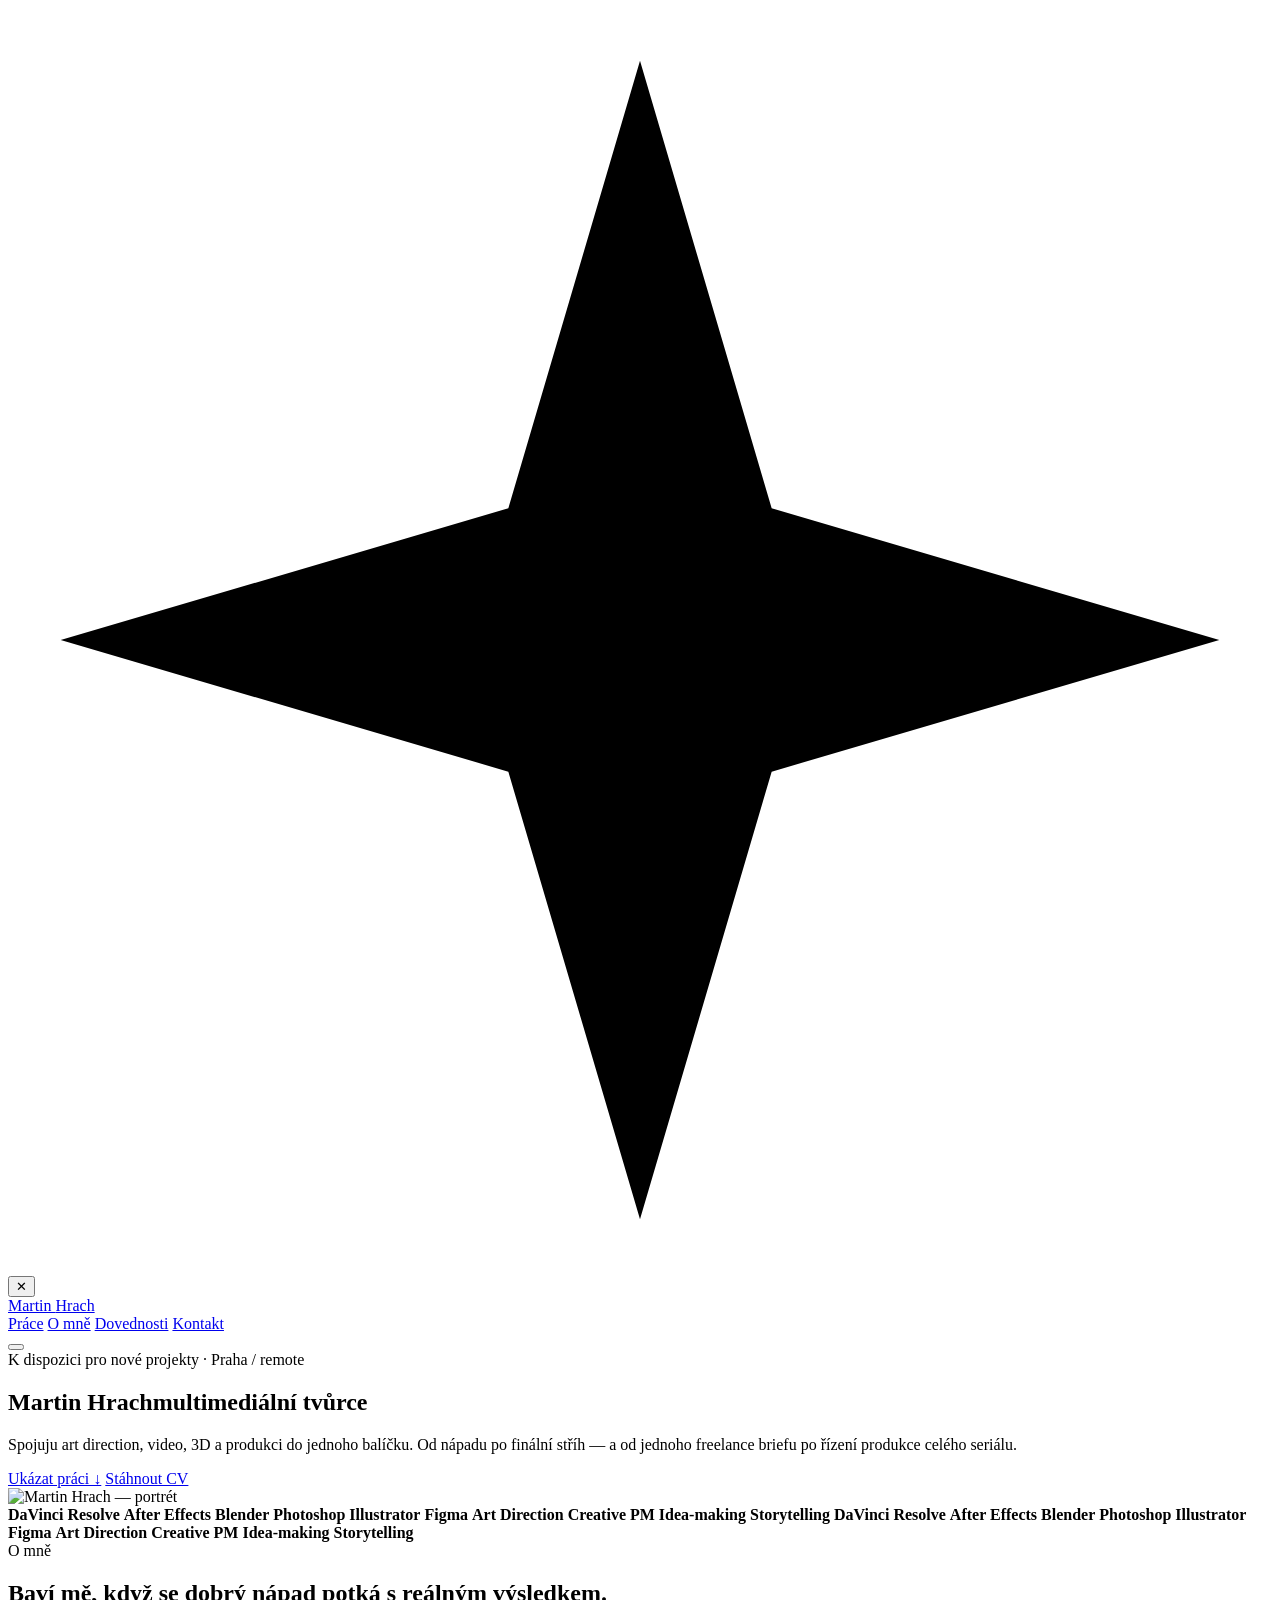
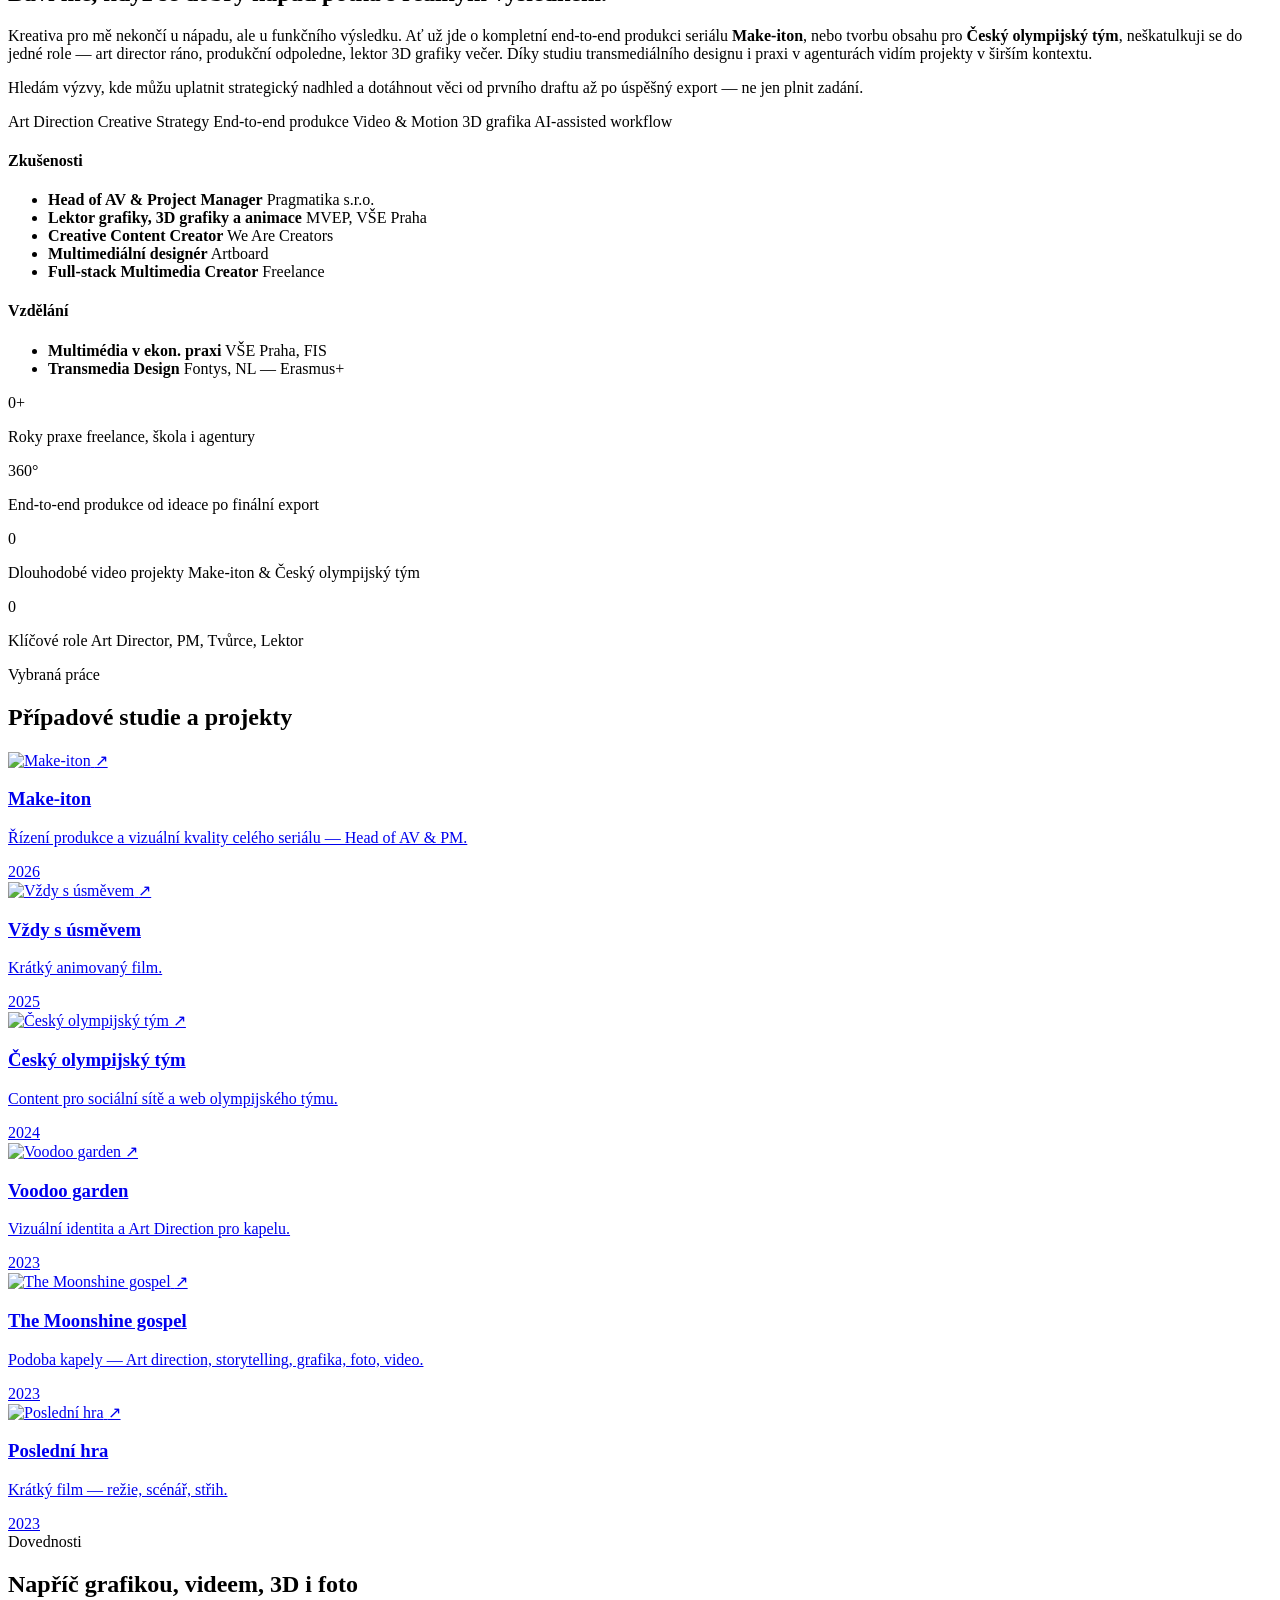
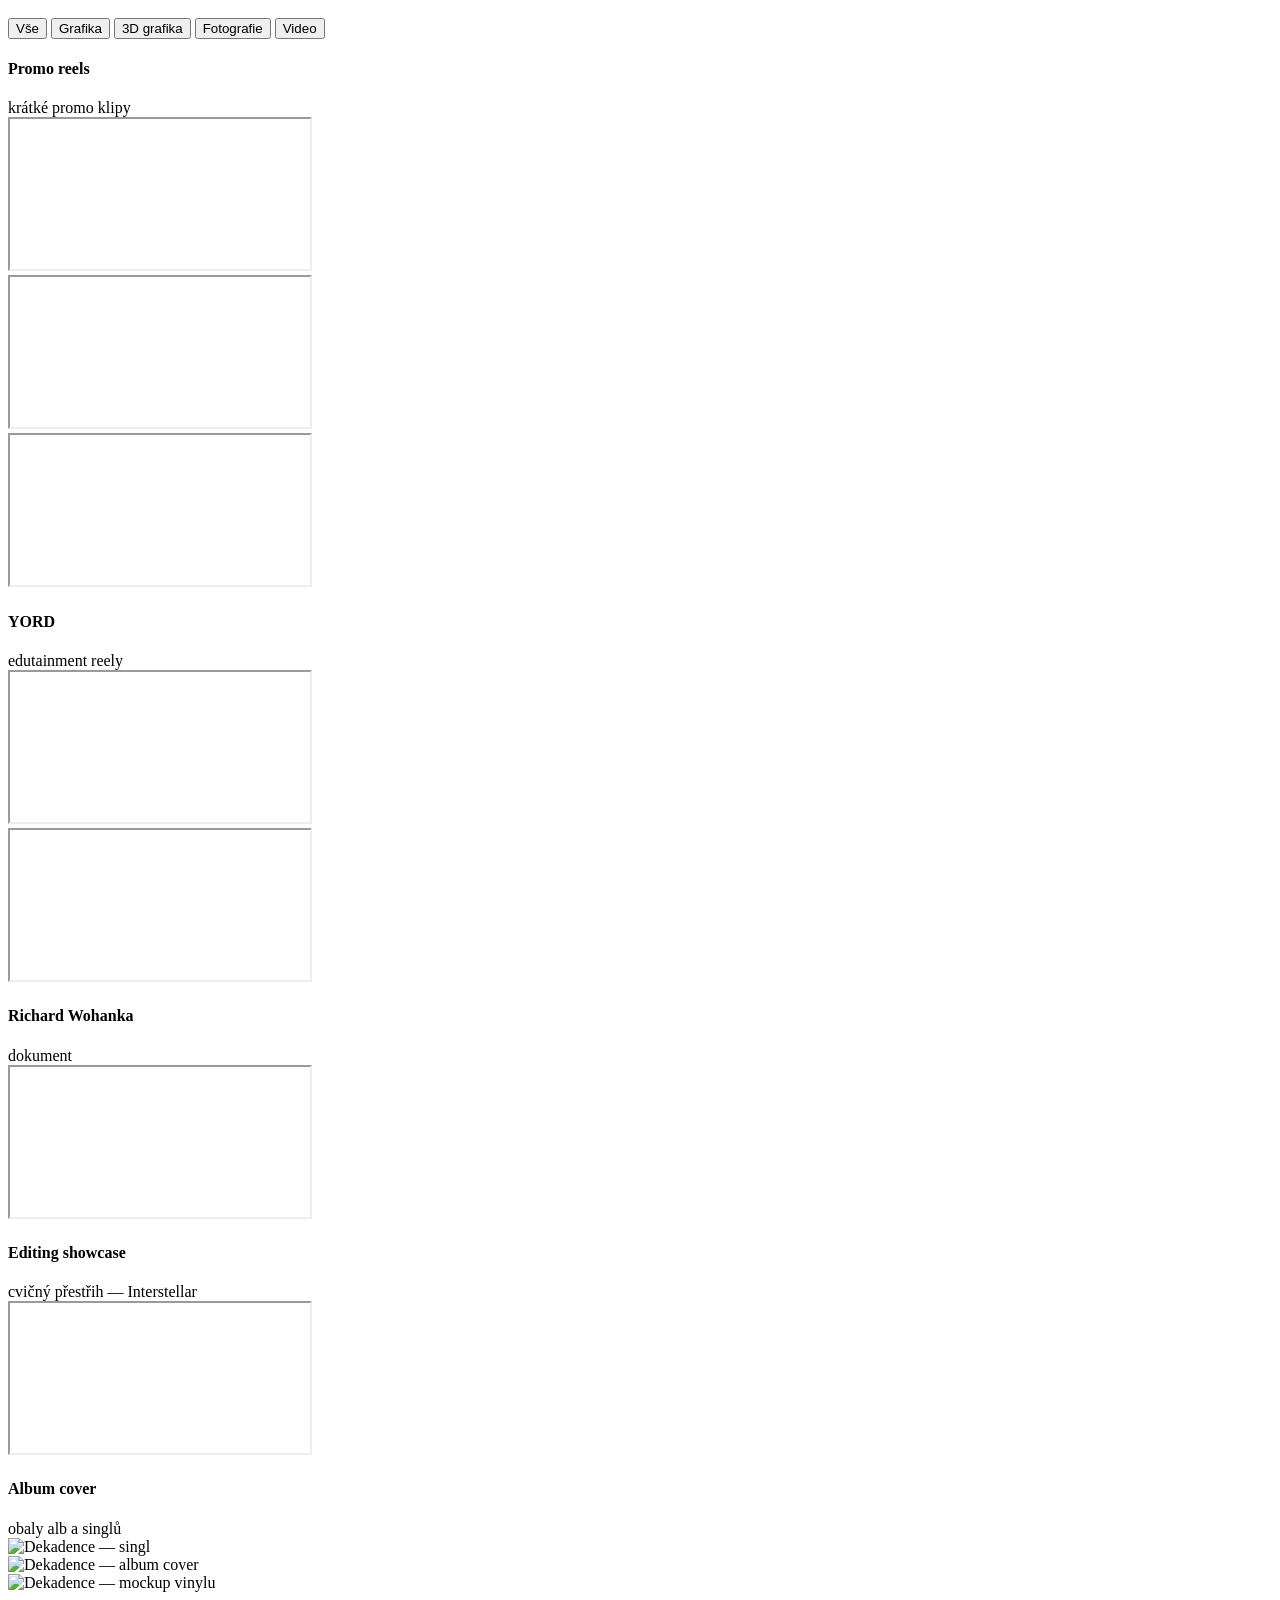
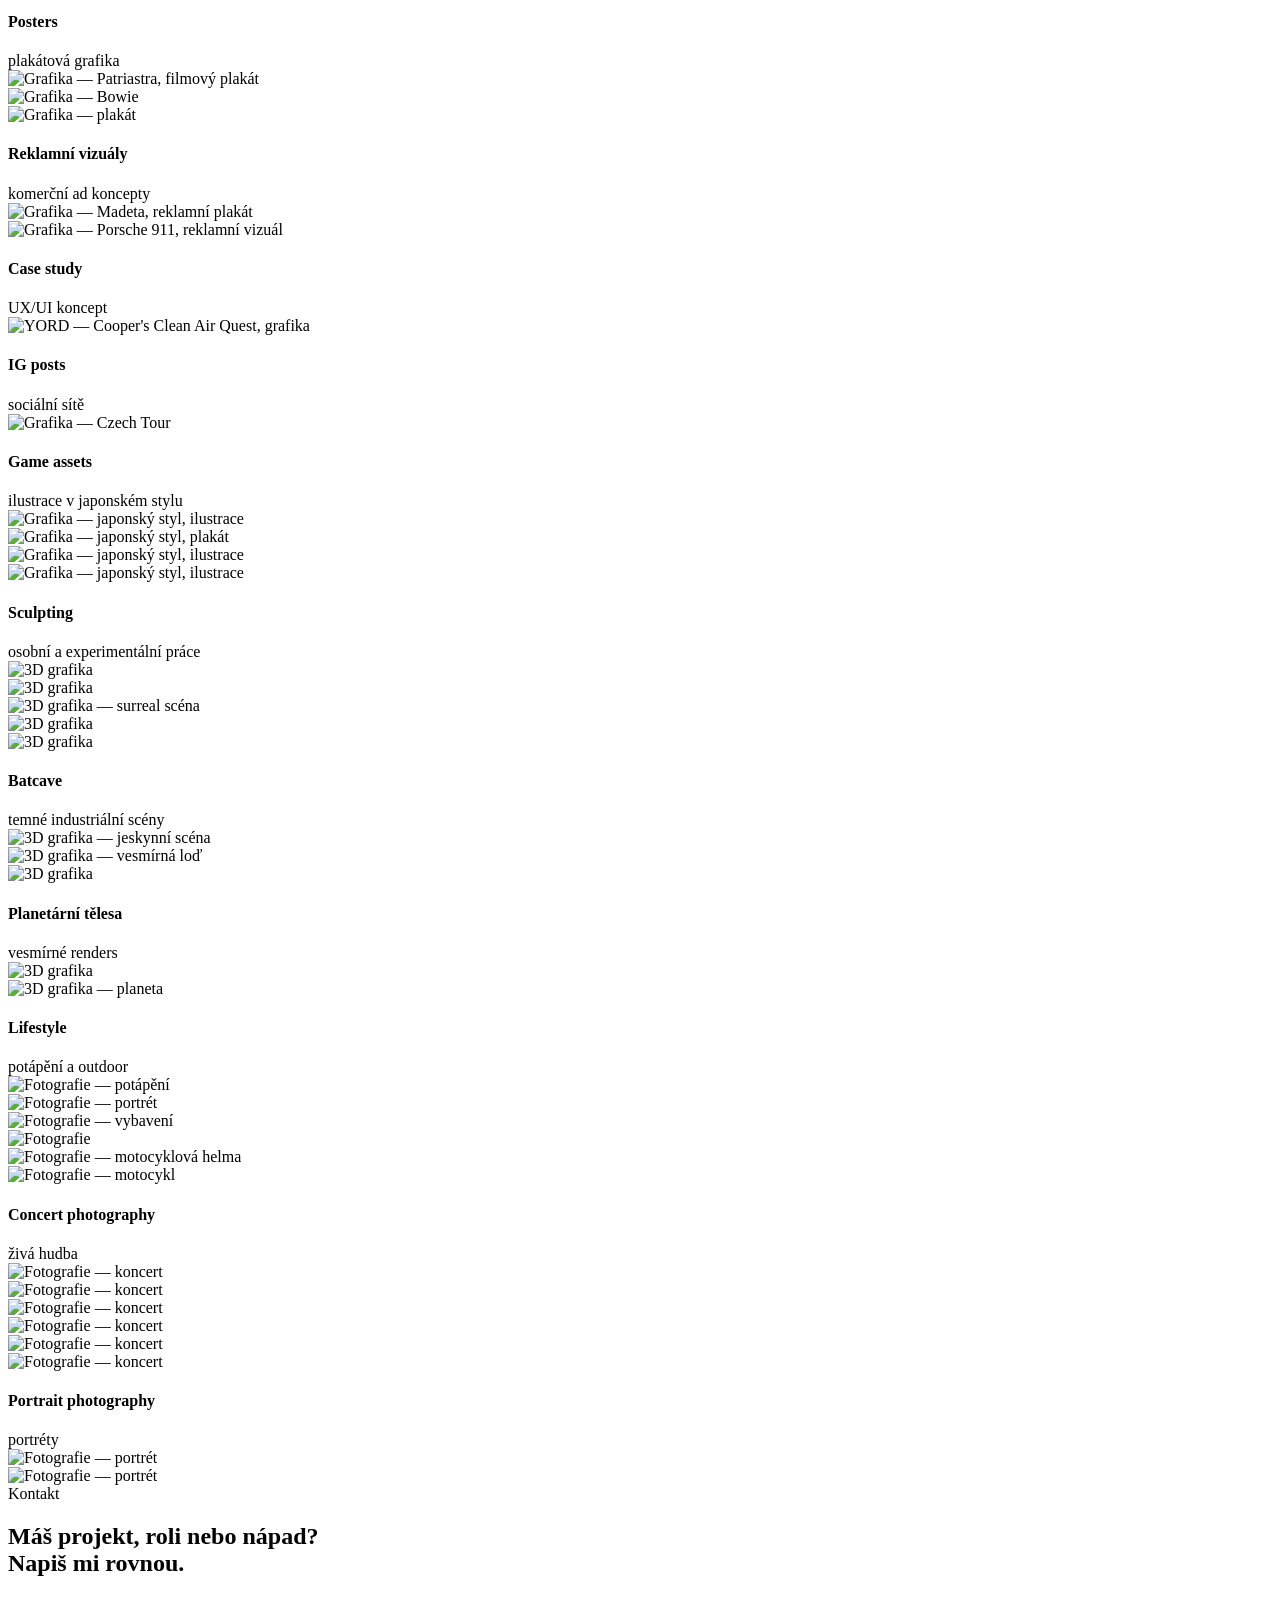
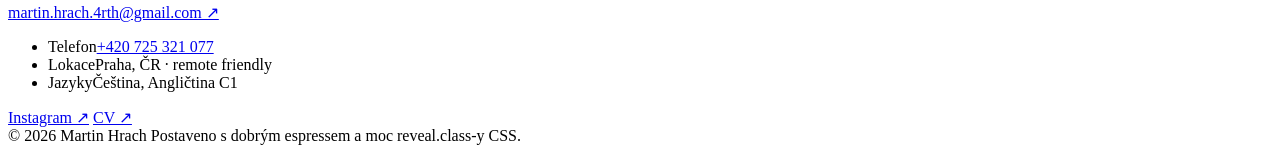
==== index.html @ ccab48bc "Add files via upload" ====
<!DOCTYPE html>
<html lang="cs">
<head>
<meta charset="UTF-8">
<meta name="viewport" content="width=device-width, initial-scale=1.0">
<title>Martin Hrach — Multimediální tvůrce & Creative PM</title>
<meta name="description" content="Portfolio Martina Hracha — art direction, video, 3D grafika a produkce. Od freelance spoluprací po vedení produkce seriálu Make-iton.">
<link rel="stylesheet" href="style.css?v=30">
</head>
<body>

<div class="cursor-dot"><span class="spin-wrap"><svg viewBox="0 0 24 24"><path d="M12 1 L14.5 9.5 L23 12 L14.5 14.5 L12 23 L9.5 14.5 L1 12 L9.5 9.5 Z" fill="currentColor"/></svg></span></div>

<div class="lightbox">
  <button class="lightbox-close">✕</button>
  <img src="" alt="">
</div>

<header class="site-nav">
  <div class="wrap">
    <a href="#top" class="logo">Martin <span>Hrach</span></a>
    <nav class="links">
      <a href="#work">Práce</a>
      <a href="#about">O mně</a>
      <a href="#skills">Dovednosti</a>
      <a href="#contact" class="nav-cta">Kontakt</a>
    </nav>
    <button class="burger" aria-label="Menu"><span></span><span></span><span></span></button>
  </div>
</header>

<main id="top">

  <!-- ================= HERO ================= -->
  <section class="hero wrap">
    <div class="hero-grid">
      <div class="hero-text">
        <div class="eyebrow reveal is-visible"><span class="dot"></span> K dispozici pro nové projekty · Praha / remote</div>
        <h1 class="reveal is-visible"><span class="name-split">Martin Hrach</span><span class="role-line"><span class="dash-mark"></span><span class="roles" data-roles='["multimediální tvůrce","creative PM","3D lektor","storyteller"]'>multimediální tvůrce</span></span></h1>
        <p class="lede reveal is-visible">Spojuju art direction, video, 3D a produkci do jednoho balíčku. Od nápadu po finální stříh — a od jednoho freelance briefu po řízení produkce celého seriálu.</p>
        <div class="hero-actions reveal is-visible">
          <a href="#work" class="btn btn-primary">Ukázat práci ↓</a>
          <a href="media/optimized/CV_Martin_Hrach.pdf" target="_blank" rel="noopener" download class="btn btn-ghost">Stáhnout CV</a>
        </div>
      </div>
      <div class="hero-portrait reveal is-visible">
        <img src="media/optimized/profil.jpg" alt="Martin Hrach — portrét">
      </div>
    </div>
  </section>

  <!-- ================= MARQUEE ================= -->
  <div class="marquee">
    <div class="marquee-track">
      <span class="item"><b>DaVinci Resolve</b></span>
      <span class="item"><b>After Effects</b></span>
      <span class="item"><b>Blender</b></span>
      <span class="item"><b>Photoshop</b></span>
      <span class="item"><b>Illustrator</b></span>
      <span class="item"><b>Figma</b></span>
      <span class="item"><b>Art Direction</b></span>
      <span class="item"><b>Creative PM</b></span>
      <span class="item"><b>Idea-making</b></span>
      <span class="item"><b>Storytelling</b></span>
      <span class="item"><b>DaVinci Resolve</b></span>
      <span class="item"><b>After Effects</b></span>
      <span class="item"><b>Blender</b></span>
      <span class="item"><b>Photoshop</b></span>
      <span class="item"><b>Illustrator</b></span>
      <span class="item"><b>Figma</b></span>
      <span class="item"><b>Art Direction</b></span>
      <span class="item"><b>Creative PM</b></span>
      <span class="item"><b>Idea-making</b></span>
      <span class="item"><b>Storytelling</b></span>
    </div>
  </div>

  <!-- ================= ABOUT ================= -->
  <section id="about">
    <div class="wrap about-grid">
      <div class="about-bio reveal">
        <span class="section-tag">O mně</span>
        <h2>Baví mě, když se dobrý nápad potká s reálným výsledkem.</h2>
        <p>Kreativa pro mě nekončí u nápadu, ale u funkčního výsledku. Ať už jde o kompletní end-to-end produkci seriálu <strong>Make-iton</strong>, nebo tvorbu obsahu pro <strong>Český olympijský tým</strong>, neškatulkuji se do jedné role — art director ráno, produkční odpoledne, lektor 3D grafiky večer. Díky studiu transmediálního designu i praxi v agenturách vidím projekty v širším kontextu.</p>
        <p class="dim">Hledám výzvy, kde můžu uplatnit strategický nadhled a dotáhnout věci od prvního draftu až po úspěšný export — ne jen plnit zadání.</p>
        <div class="tag-row">
          <span class="tag">Art Direction</span>
          <span class="tag">Creative Strategy</span>
          <span class="tag">End-to-end produkce</span>
          <span class="tag">Video & Motion</span>
          <span class="tag">3D grafika</span>
          <span class="tag">AI-assisted workflow</span>
        </div>
      </div>
      <div class="about-facts reveal">
        <div class="fact-card">
          <h4>Zkušenosti</h4>
          <ul>
            <li><b>Head of AV & Project Manager</b> <span>Pragmatika s.r.o.</span></li>
            <li><b>Lektor grafiky, 3D grafiky a animace</b> <span>MVEP, VŠE Praha</span></li>
            <li><b>Creative Content Creator</b> <span>We Are Creators</span></li>
            <li><b>Multimediální designér</b> <span>Artboard</span></li>
            <li><b>Full-stack Multimedia Creator</b> <span>Freelance</span></li>
          </ul>
        </div>
        <div class="fact-card">
          <h4>Vzdělání</h4>
          <ul>
            <li><b>Multimédia v ekon. praxi</b> <span>VŠE Praha, FIS</span></li>
            <li><b>Transmedia Design</b> <span>Fontys, NL — Erasmus+</span></li>
          </ul>
        </div>
      </div>
    </div>
  </section>

  <!-- ================= METRICS ================= -->
  <section id="metrics" class="metrics-section">
    <div class="wrap">
      <div class="metrics-grid reveal">
        <div class="metric-card">
          <div class="metric-number"><span class="metric-count" data-count="4">0</span><span class="metric-plus">+</span></div>
          <p class="metric-label">Roky praxe <span>freelance, škola i agentury</span></p>
        </div>
        <div class="metric-card">
          <div class="metric-number"><span class="metric-static">360</span><span class="metric-plus">°</span></div>
          <p class="metric-label">End-to-end produkce <span>od ideace po finální export</span></p>
        </div>
        <div class="metric-card">
          <div class="metric-number"><span class="metric-count" data-count="2">0</span></div>
          <p class="metric-label">Dlouhodobé video projekty <span>Make-iton & Český olympijský tým</span></p>
        </div>
        <div class="metric-card">
          <div class="metric-number"><span class="metric-count" data-count="4">0</span></div>
          <p class="metric-label">Klíčové role <span>Art Director, PM, Tvůrce, Lektor</span></p>
        </div>
      </div>
    </div>
  </section>

  <!-- ================= WORK ================= -->
  <section id="work">
    <div class="wrap">
      <div class="section-head reveal">
        <div>
          <span class="section-tag">Vybraná práce</span>
          <h2>Případové studie a projekty</h2>
        </div>
      </div>

      <div class="work-grid">
        <a href="case-studies/make-iton.html" class="work-card wide reveal">
          <img src="media/optimized/Make-iton/make_iton_thumbnail.jpg" alt="Make-iton">
          <span class="arrow">↗</span>
          <div class="card-body">
            <div><h3>Make-iton</h3><p>Řízení produkce a vizuální kvality celého seriálu — Head of AV & PM.</p></div>
            <span class="card-year">2026</span>
          </div>
        </a>

        <a href="case-studies/vzdy-s-usmevem.html" class="work-card reveal">
          <img src="media/optimized/vždy s usmevem/poster.jpg" alt="Vždy s úsměvem">
          <span class="arrow">↗</span>
          <div class="card-body">
            <div><h3>Vždy s úsměvem</h3><p>Krátký animovaný film.</p></div>
            <span class="card-year">2025</span>
          </div>
        </a>

        <a href="case-studies/olympijsky-tym.html" class="work-card reveal">
          <img src="media/optimized/olympijsky tym/IMG_6583.jpg" alt="Český olympijský tým">
          <span class="arrow">↗</span>
          <div class="card-body">
            <div><h3>Český olympijský tým</h3><p>Content pro sociální sítě a web olympijského týmu.</p></div>
            <span class="card-year">2024</span>
          </div>
        </a>

        <a href="case-studies/voodoo-garden.html" class="work-card reveal">
          <img src="media/optimized/voodoo_garden/ondra_edit.jpg" alt="Voodoo garden">
          <span class="arrow">↗</span>
          <div class="card-body">
            <div><h3>Voodoo garden</h3><p>Vizuální identita a Art Direction pro kapelu.</p></div>
            <span class="card-year">2023</span>
          </div>
        </a>

        <a href="case-studies/moonshine-gospel.html" class="work-card reveal">
          <img src="media/optimized/the moonshine gospel/IMG_5499.jpg" alt="The Moonshine gospel">
          <span class="arrow">↗</span>
          <div class="card-body">
            <div><h3>The Moonshine gospel</h3><p>Podoba kapely — Art direction, storytelling, grafika, foto, video.</p></div>
            <span class="card-year">2023</span>
          </div>
        </a>

        <a href="case-studies/posledni-hra.html" class="work-card reveal">
          <img src="media/optimized/Poslední hra/plakat.jpg" alt="Poslední hra">
          <span class="arrow">↗</span>
          <div class="card-body">
            <div><h3>Poslední hra</h3><p>Krátký film — režie, scénář, střih.</p></div>
            <span class="card-year">2023</span>
          </div>
        </a>

      </div>
    </div>
  </section>

  <!-- ================= SKILLS / GALLERY ================= -->
  <section id="skills">
    <div class="wrap">
      <div class="section-head reveal">
        <div class="section-head-wide">
          <span class="section-tag">Dovednosti</span>
          <h2>Napříč grafikou, videem, 3D i foto</h2>
        </div>
      </div>

      <div class="filter-row reveal">
        <button class="filter-btn active" data-filter="all">Vše</button>
        <button class="filter-btn" data-filter="grafika">Grafika</button>
        <button class="filter-btn" data-filter="3d">3D grafika</button>
        <button class="filter-btn" data-filter="foto">Fotografie</button>
        <button class="filter-btn" data-filter="video">Video</button>
      </div>

      <div class="gallery-grid reveal">
        <!-- Video: Promo reels -->
        <div class="gallery-label" data-category="video"><h4>Promo reels</h4><span>krátké promo klipy</span></div>
        <div class="gallery-item video-item vertical" data-category="video">
          <iframe src="https://www.youtube.com/embed/QohKgXutYtY" title="Dekadence" loading="lazy" allow="accelerometer; autoplay; clipboard-write; encrypted-media; gyroscope; picture-in-picture; web-share" allowfullscreen></iframe>
        </div>
        <div class="gallery-item video-item vertical" data-category="video">
          <iframe src="https://www.youtube.com/embed/pswb8L15XOU" title="Somohex — hudební video" loading="lazy" allow="accelerometer; autoplay; clipboard-write; encrypted-media; gyroscope; picture-in-picture; web-share" allowfullscreen></iframe>
        </div>
        <div class="gallery-item video-item video-span2" data-category="video">
          <iframe src="https://www.youtube.com/embed/HksHS-2_NR8" title="Multifest — pozvánky" loading="lazy" allow="accelerometer; autoplay; clipboard-write; encrypted-media; gyroscope; picture-in-picture; web-share" allowfullscreen></iframe>
        </div>

        <!-- Video: YORD - edutainment reels -->
        <div class="gallery-label" data-category="video"><h4>YORD</h4><span>edutainment reely</span></div>
        <div class="gallery-item video-item vertical" data-category="video">
          <iframe src="https://www.youtube.com/embed/2hyioZHmYDU" title="YORD — koncept" loading="lazy" allow="accelerometer; autoplay; clipboard-write; encrypted-media; gyroscope; picture-in-picture; web-share" allowfullscreen></iframe>
        </div>
        <div class="gallery-item video-item vertical" data-category="video">
          <iframe src="https://www.youtube.com/embed/E-2ZE-KjQcM" title="YORD — task 2" loading="lazy" allow="accelerometer; autoplay; clipboard-write; encrypted-media; gyroscope; picture-in-picture; web-share" allowfullscreen></iframe>
        </div>

        <!-- Video: Richard Wohanka - dokument -->
        <div class="gallery-label" data-category="video"><h4>Richard Wohanka</h4><span>dokument</span></div>
        <div class="gallery-item video-item video-wide" data-category="video">
          <iframe src="https://www.youtube.com/embed/D5OEC5EID-M" title="Richard Wohanka — dokument" loading="lazy" allow="accelerometer; autoplay; clipboard-write; encrypted-media; gyroscope; picture-in-picture; web-share" allowfullscreen></iframe>
        </div>

        <!-- Video: Editing showcase -->
        <div class="gallery-label" data-category="video"><h4>Editing showcase</h4><span>cvičný přestřih — Interstellar</span></div>
        <div class="gallery-item video-item video-wide" data-category="video">
          <iframe src="https://www.youtube.com/embed/OcqDYqTFt7g" title="Interstellar — přestřih" loading="lazy" allow="accelerometer; autoplay; clipboard-write; encrypted-media; gyroscope; picture-in-picture; web-share" allowfullscreen></iframe>
        </div>

        <!-- Grafika: Album cover -->
        <div class="gallery-label" data-category="grafika"><h4>Album cover</h4><span>obaly alb a singlů</span></div>
        <div class="gallery-item" data-category="grafika" data-lightbox="media/optimized/grafika/Dekadence_album_cover-2.jpg">
          <img src="media/optimized/grafika/Dekadence_album_cover-2.jpg" alt="Dekadence — singl" loading="lazy">
        </div>
        <div class="gallery-item" data-category="grafika" data-lightbox="media/optimized/grafika/Dekadence_album_cover.jpg">
          <img src="media/optimized/grafika/Dekadence_album_cover.jpg" alt="Dekadence — album cover" loading="lazy">
        </div>
        <div class="gallery-item" data-category="grafika" data-lightbox="media/optimized/grafika/album_mockup.jpg">
          <img src="media/optimized/grafika/album_mockup.jpg" alt="Dekadence — mockup vinylu" loading="lazy">
        </div>

        <!-- Grafika: Posters -->
        <div class="gallery-label" data-category="grafika"><h4>Posters</h4><span>plakátová grafika</span></div>
        <div class="gallery-item" data-category="grafika" data-lightbox="media/optimized/grafika/patriastra.jpg">
          <img src="media/optimized/grafika/patriastra.jpg" alt="Grafika — Patriastra, filmový plakát" loading="lazy">
        </div>
        <div class="gallery-item" data-category="grafika" data-lightbox="media/optimized/grafika/bowie.jpg">
          <img src="media/optimized/grafika/bowie.jpg" alt="Grafika — Bowie" loading="lazy">
        </div>
        <div class="gallery-item" data-category="grafika" data-lightbox="media/optimized/grafika/2D81513B-019B-4C19-B1B7-0D37FFF2C579.jpg">
          <img src="media/optimized/grafika/2D81513B-019B-4C19-B1B7-0D37FFF2C579.jpg" alt="Grafika — plakát" loading="lazy">
        </div>

        <!-- Grafika: Reklamní vizuály -->
        <div class="gallery-label" data-category="grafika"><h4>Reklamní vizuály</h4><span>komerční ad koncepty</span></div>
        <div class="gallery-item" data-category="grafika" data-lightbox="media/optimized/grafika/madeta_yogurt.jpg">
          <img src="media/optimized/grafika/madeta_yogurt.jpg" alt="Grafika — Madeta, reklamní plakát" loading="lazy">
        </div>
        <div class="gallery-item" data-category="grafika" data-lightbox="media/optimized/grafika/porsche_911.jpg">
          <img src="media/optimized/grafika/porsche_911.jpg" alt="Grafika — Porsche 911, reklamní vizuál" loading="lazy">
        </div>

        <!-- Grafika: Case study -->
        <div class="gallery-label" data-category="grafika"><h4>Case study</h4><span>UX/UI koncept</span></div>
        <div class="gallery-item" data-category="grafika" data-lightbox="media/optimized/grafika/final.jpg">
          <img src="media/optimized/grafika/final.jpg" alt="YORD — Cooper's Clean Air Quest, grafika" loading="lazy">
        </div>

        <!-- Grafika: IG posts -->
        <div class="gallery-label" data-category="grafika"><h4>IG posts</h4><span>sociální sítě</span></div>
        <div class="gallery-item" data-category="grafika" data-lightbox="media/optimized/olympijsky tym/czechtour.jpg">
          <img src="media/optimized/olympijsky tym/czechtour.jpg" alt="Grafika — Czech Tour" loading="lazy">
        </div>

        <!-- Grafika: Game assets -->
        <div class="gallery-label" data-category="grafika"><h4>Game assets</h4><span>ilustrace v japonském stylu</span></div>
        <div class="gallery-item" data-category="grafika" data-lightbox="media/optimized/grafika/jp_yokai.jpg">
          <img src="media/optimized/grafika/jp_yokai.jpg" alt="Grafika — japonský styl, ilustrace" loading="lazy">
        </div>
        <div class="gallery-item" data-category="grafika" data-lightbox="media/optimized/grafika/jp_havir.jpg">
          <img src="media/optimized/grafika/jp_havir.jpg" alt="Grafika — japonský styl, plakát" loading="lazy">
        </div>
        <div class="gallery-item" data-category="grafika" data-lightbox="media/optimized/grafika/jp_ramen.jpg">
          <img src="media/optimized/grafika/jp_ramen.jpg" alt="Grafika — japonský styl, ilustrace" loading="lazy">
        </div>
        <div class="gallery-item" data-category="grafika" data-lightbox="media/optimized/grafika/jp_kocka.jpg">
          <img src="media/optimized/grafika/jp_kocka.jpg" alt="Grafika — japonský styl, ilustrace" loading="lazy">
        </div>

        <!-- 3D: Volná tvorba -->
        <div class="gallery-label" data-category="3d"><h4>Sculpting</h4><span>osobní a experimentální práce</span></div>
        <div class="gallery-item" data-category="3d" data-lightbox="media/optimized/3D grafika/IMG_3433.jpg">
          <img src="media/optimized/3D grafika/IMG_3433.jpg" alt="3D grafika" loading="lazy">
        </div>
        <div class="gallery-item" data-category="3d" data-lightbox="media/optimized/3D grafika/IMG_3432 2.jpg">
          <img src="media/optimized/3D grafika/IMG_3432 2.jpg" alt="3D grafika" loading="lazy">
        </div>
        <div class="gallery-item" data-category="3d" data-lightbox="media/optimized/3D grafika/Untitled-2 2.jpg">
          <img src="media/optimized/3D grafika/Untitled-2 2.jpg" alt="3D grafika — surreal scéna" loading="lazy">
        </div>
        <div class="gallery-item" data-category="3d" data-lightbox="media/optimized/3D grafika/IMG_3434 (1).jpg">
          <img src="media/optimized/3D grafika/IMG_3434 (1).jpg" alt="3D grafika" loading="lazy">
        </div>
        <div class="gallery-item" data-category="3d" data-lightbox="media/optimized/3D grafika/IMG_3435 2.jpg">
          <img src="media/optimized/3D grafika/IMG_3435 2.jpg" alt="3D grafika" loading="lazy">
        </div>

        <!-- 3D: Batcave -->
        <div class="gallery-label" data-category="3d"><h4>Batcave</h4><span>temné industriální scény</span></div>
        <div class="gallery-item" data-category="3d" data-lightbox="media/optimized/3D grafika/35D3233C-1883-44AA-B3BC-918ECA1DDC98.jpg">
          <img src="media/optimized/3D grafika/35D3233C-1883-44AA-B3BC-918ECA1DDC98.jpg" alt="3D grafika — jeskynní scéna" loading="lazy">
        </div>
        <div class="gallery-item" data-category="3d" data-lightbox="media/optimized/3D grafika/45D88CD7-4090-431D-ABE2-5A2B354E9BBB.jpg">
          <img src="media/optimized/3D grafika/45D88CD7-4090-431D-ABE2-5A2B354E9BBB.jpg" alt="3D grafika — vesmírná loď" loading="lazy">
        </div>
        <div class="gallery-item" data-category="3d" data-lightbox="media/optimized/3D grafika/IMG_3327.jpg">
          <img src="media/optimized/3D grafika/IMG_3327.jpg" alt="3D grafika" loading="lazy">
        </div>

        <!-- 3D: Planetární tělesa -->
        <div class="gallery-label" data-category="3d"><h4>Planetární tělesa</h4><span>vesmírné renders</span></div>
        <div class="gallery-item" data-category="3d" data-lightbox="media/optimized/3D grafika/IMG_5043.jpg">
          <img src="media/optimized/3D grafika/IMG_5043.jpg" alt="3D grafika" loading="lazy">
        </div>
        <div class="gallery-item" data-category="3d" data-lightbox="media/optimized/3D grafika/IMG_5040.jpg">
          <img src="media/optimized/3D grafika/IMG_5040.jpg" alt="3D grafika — planeta" loading="lazy">
        </div>

        <!-- Foto: Lifestyle -->
        <div class="gallery-label" data-category="foto"><h4>Lifestyle</h4><span>potápění a outdoor</span></div>
        <div class="gallery-item" data-category="foto" data-lightbox="media/optimized/fotografie/potapeni_1.jpg">
          <img src="media/optimized/fotografie/potapeni_1.jpg" alt="Fotografie — potápění" loading="lazy">
        </div>
        <div class="gallery-item" data-category="foto" data-lightbox="media/optimized/fotografie/potapeni_2.jpg">
          <img src="media/optimized/fotografie/potapeni_2.jpg" alt="Fotografie — portrét" loading="lazy">
        </div>
        <div class="gallery-item" data-category="foto" data-lightbox="media/optimized/fotografie/potapeni_4.jpg">
          <img src="media/optimized/fotografie/potapeni_4.jpg" alt="Fotografie — vybavení" loading="lazy">
        </div>
        <div class="gallery-item" data-category="foto" data-lightbox="media/optimized/fotografie/potapeni_5.jpg">
          <img src="media/optimized/fotografie/potapeni_5.jpg" alt="Fotografie" loading="lazy">
        </div>
        <div class="gallery-item" data-category="foto" data-lightbox="media/optimized/fotografie/moto_helma2.jpg">
          <img src="media/optimized/fotografie/moto_helma2.jpg" alt="Fotografie — motocyklová helma" loading="lazy">
        </div>
        <div class="gallery-item" data-category="foto" data-lightbox="media/optimized/fotografie/moto_helma.jpg">
          <img src="media/optimized/fotografie/moto_helma.jpg" alt="Fotografie — motocykl" loading="lazy">
        </div>

        <!-- Foto: Concert photography -->
        <div class="gallery-label" data-category="foto"><h4>Concert photography</h4><span>živá hudba</span></div>
        <div class="gallery-item" data-category="foto" data-lightbox="media/optimized/fotografie/DSC06647.jpg">
          <img src="media/optimized/fotografie/DSC06647.jpg" alt="Fotografie — koncert" loading="lazy">
        </div>
        <div class="gallery-item" data-category="foto" data-lightbox="media/optimized/fotografie/DSC06903.jpg">
          <img src="media/optimized/fotografie/DSC06903.jpg" alt="Fotografie — koncert" loading="lazy">
        </div>
        <div class="gallery-item" data-category="foto" data-lightbox="media/optimized/fotografie/DSC06596-2.jpg">
          <img src="media/optimized/fotografie/DSC06596-2.jpg" alt="Fotografie — koncert" loading="lazy">
        </div>
        <div class="gallery-item" data-category="foto" data-lightbox="media/optimized/fotografie/foto-12.jpg" style="grid-column:1;">
          <img src="media/optimized/fotografie/foto-12.jpg" alt="Fotografie — koncert" loading="lazy">
        </div>
        <div class="gallery-item" data-category="foto" data-lightbox="media/optimized/fotografie/foto-20.jpg">
          <img src="media/optimized/fotografie/foto-20.jpg" alt="Fotografie — koncert" loading="lazy">
        </div>
        <div class="gallery-item" data-category="foto" data-lightbox="media/optimized/fotografie/foto-22.jpg">
          <img src="media/optimized/fotografie/foto-22.jpg" alt="Fotografie — koncert" loading="lazy">
        </div>

        <!-- Foto: Portrait photography -->
        <div class="gallery-label" data-category="foto"><h4>Portrait photography</h4><span>portréty</span></div>
        <div class="gallery-item" data-category="foto" data-lightbox="media/optimized/fotografie/vendy.jpg">
          <img src="media/optimized/fotografie/vendy.jpg" alt="Fotografie — portrét" loading="lazy">
        </div>
        <div class="gallery-item" data-category="foto" data-lightbox="media/optimized/fotografie/vendy-5.jpg">
          <img src="media/optimized/fotografie/vendy-5.jpg" alt="Fotografie — portrét" loading="lazy">
        </div>
      </div>
    </div>
  </section>

  <!-- ================= CONTACT ================= -->
  <section id="contact" class="contact-section">
    <div class="wrap contact-grid">
      <div class="reveal">
        <span class="section-tag">Kontakt</span>
        <h2 style="margin-bottom:26px;">Máš projekt, roli nebo nápad?<br>Napiš mi rovnou.</h2>
        <a href="mailto:martin.hrach.4rth@gmail.com" class="big-link">martin.hrach.4rth@gmail.com ↗</a>
      </div>
      <div class="reveal">
        <ul class="contact-list">
          <li><span>Telefon</span><a href="tel:+420725321077">+420 725 321 077</a></li>
          <li><span>Lokace</span><span>Praha, ČR · remote friendly</span></li>
          <li><span>Jazyky</span><span>Čeština, Angličtina C1</span></li>
        </ul>
        <div class="social-row">
          <a href="https://www.instagram.com/hrach.martin/" target="_blank" rel="noopener">Instagram ↗</a>
          <a href="https://cdn.myportfolio.com/c57a5dac-0003-421f-9987-5c75073b381f/0f2914e4-bd34-4e4d-ad55-4f82e587cfb9_rw_1920.jpg" target="_blank" rel="noopener">CV ↗</a>
        </div>
      </div>
    </div>
  </section>

</main>

<footer>
  <div class="wrap">
    <span>© 2026 Martin Hrach</span>
    <span>Postaveno s dobrým espressem a moc reveal.class-y CSS.</span>
  </div>
</footer>

<script src="script.js?v=12"></script>
</body>
</html>
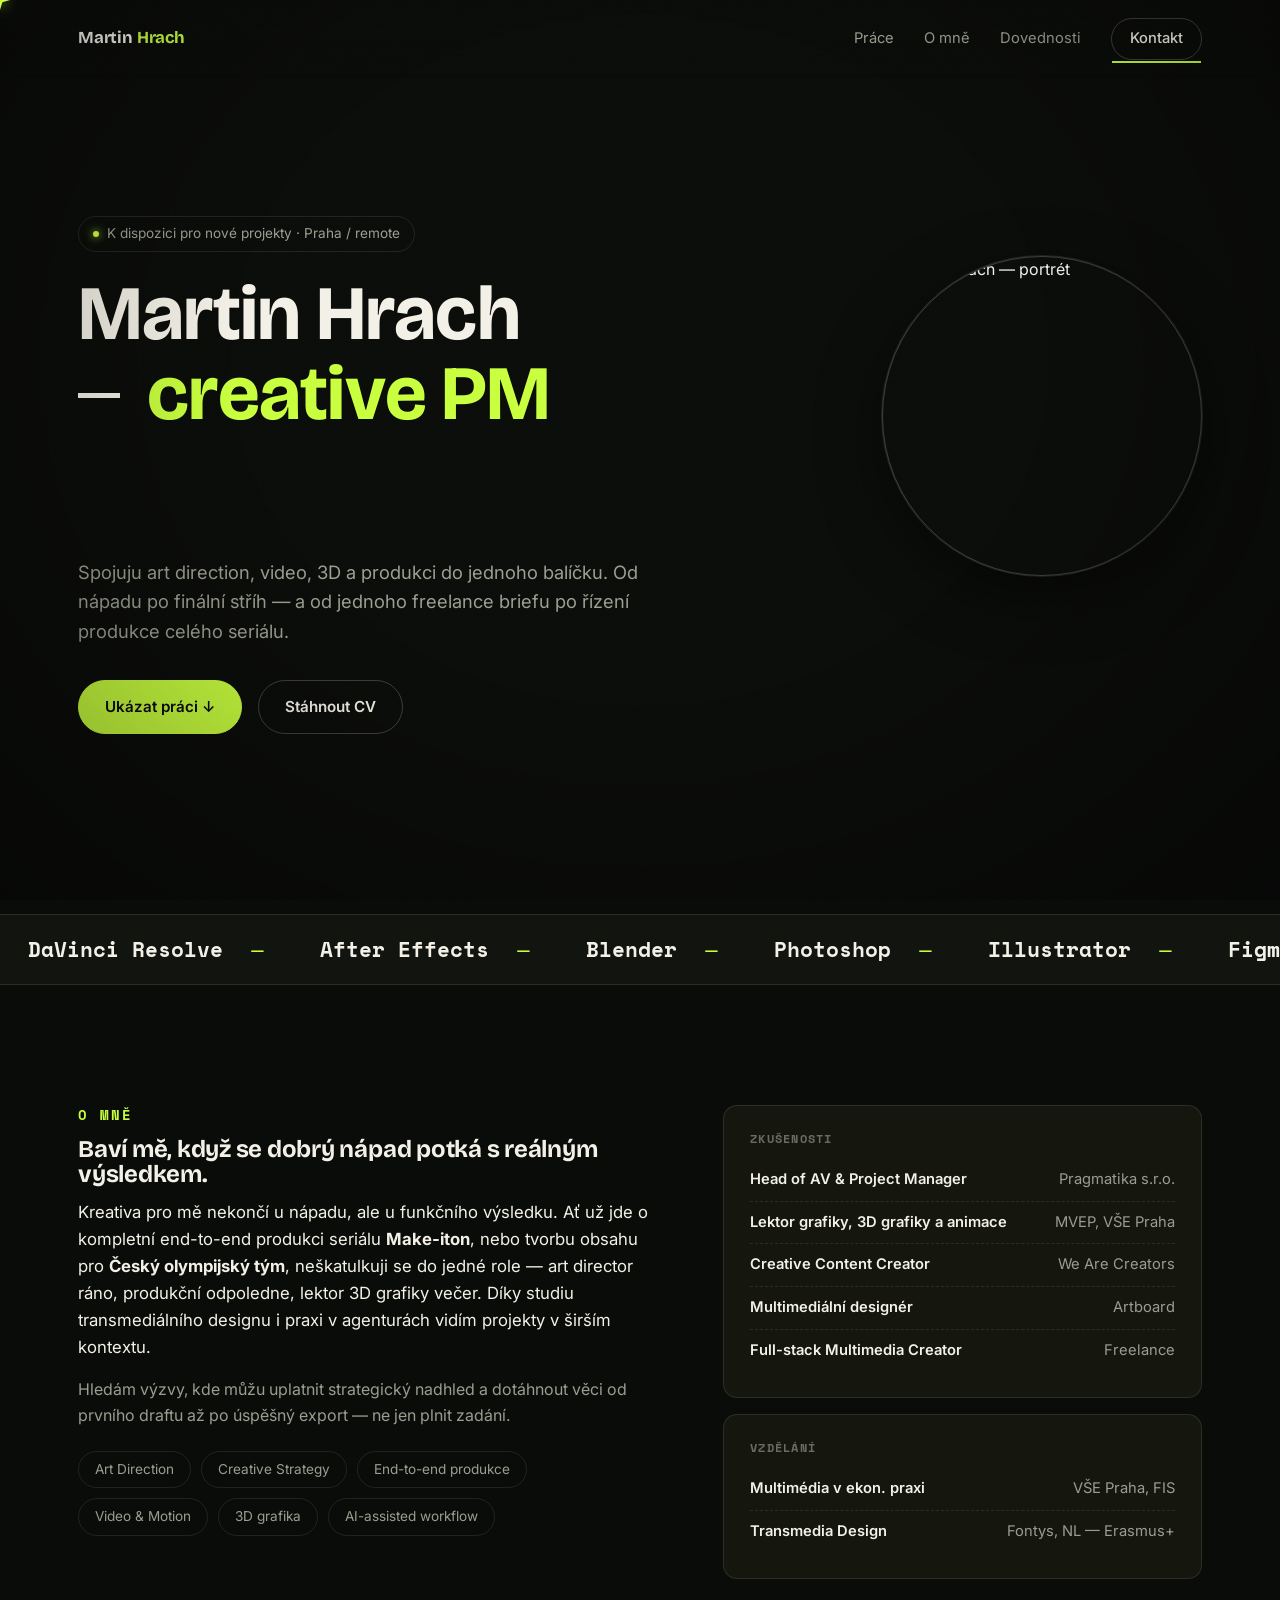
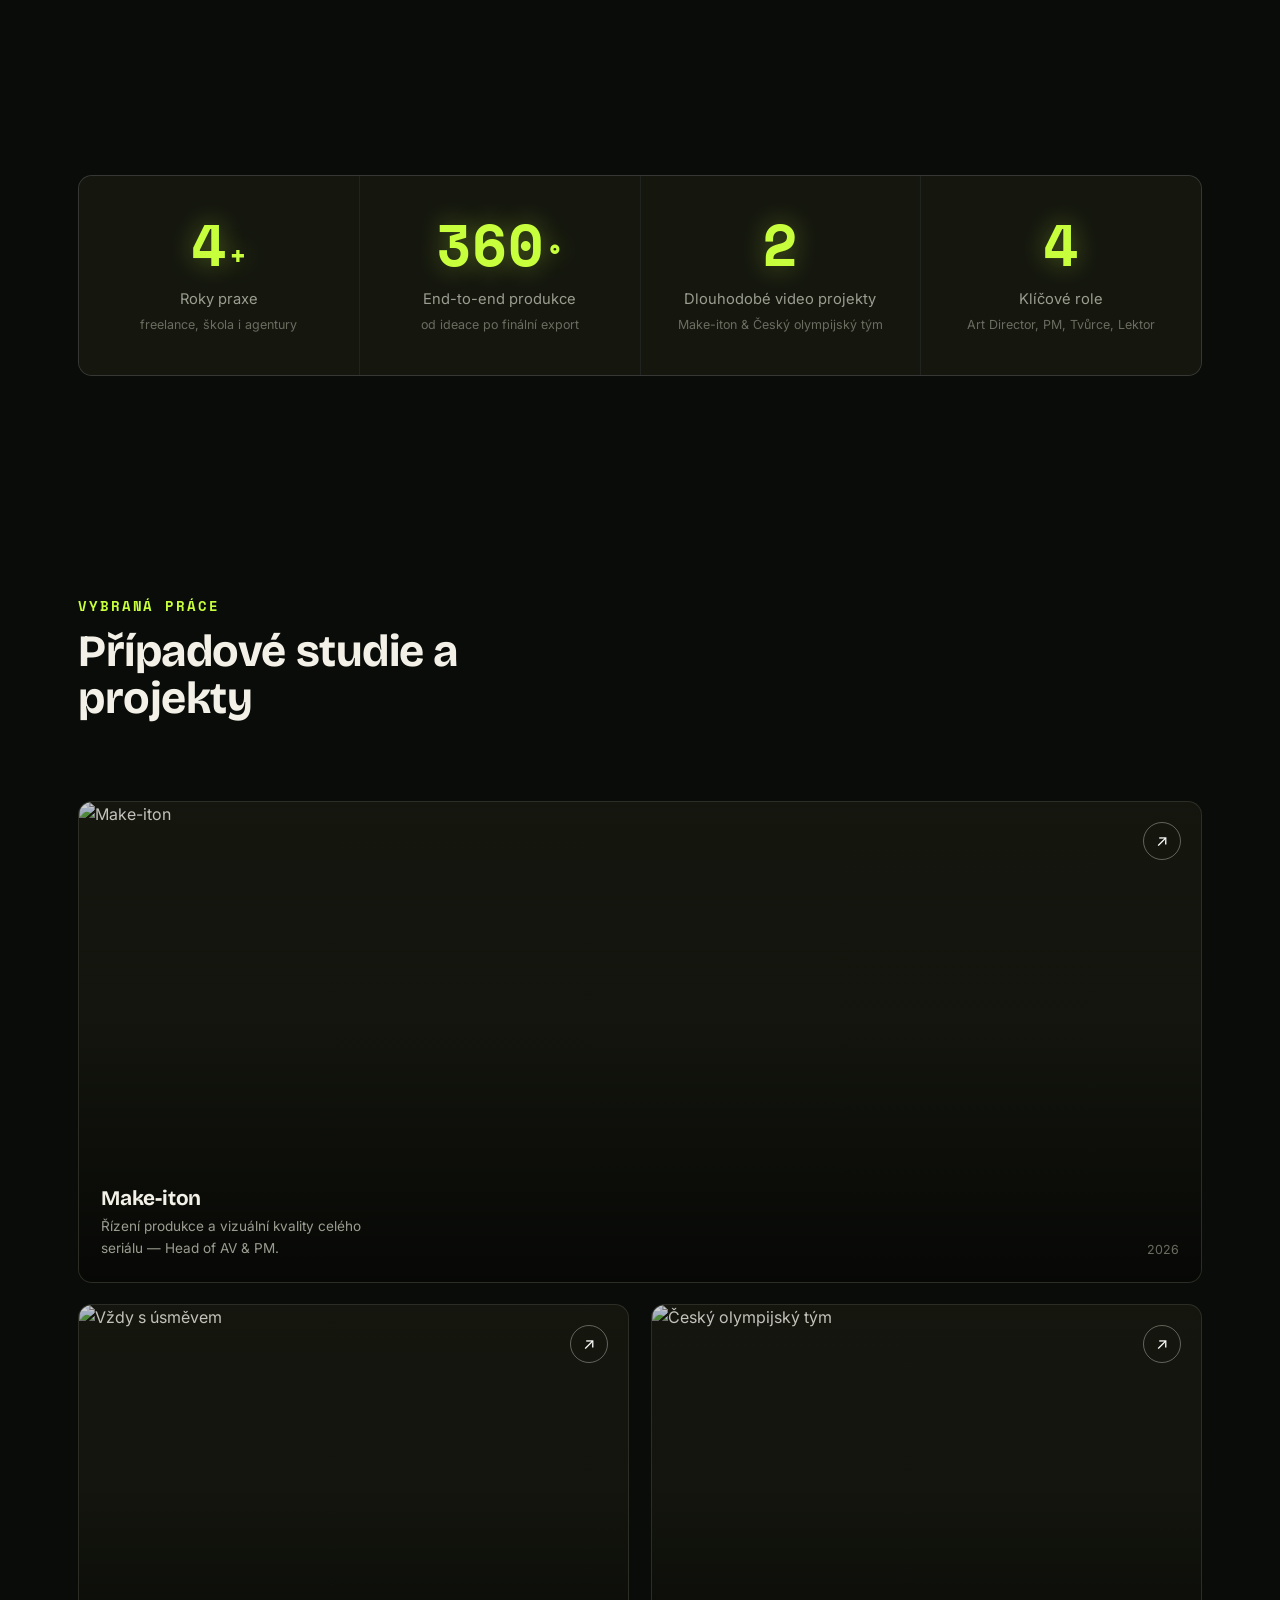
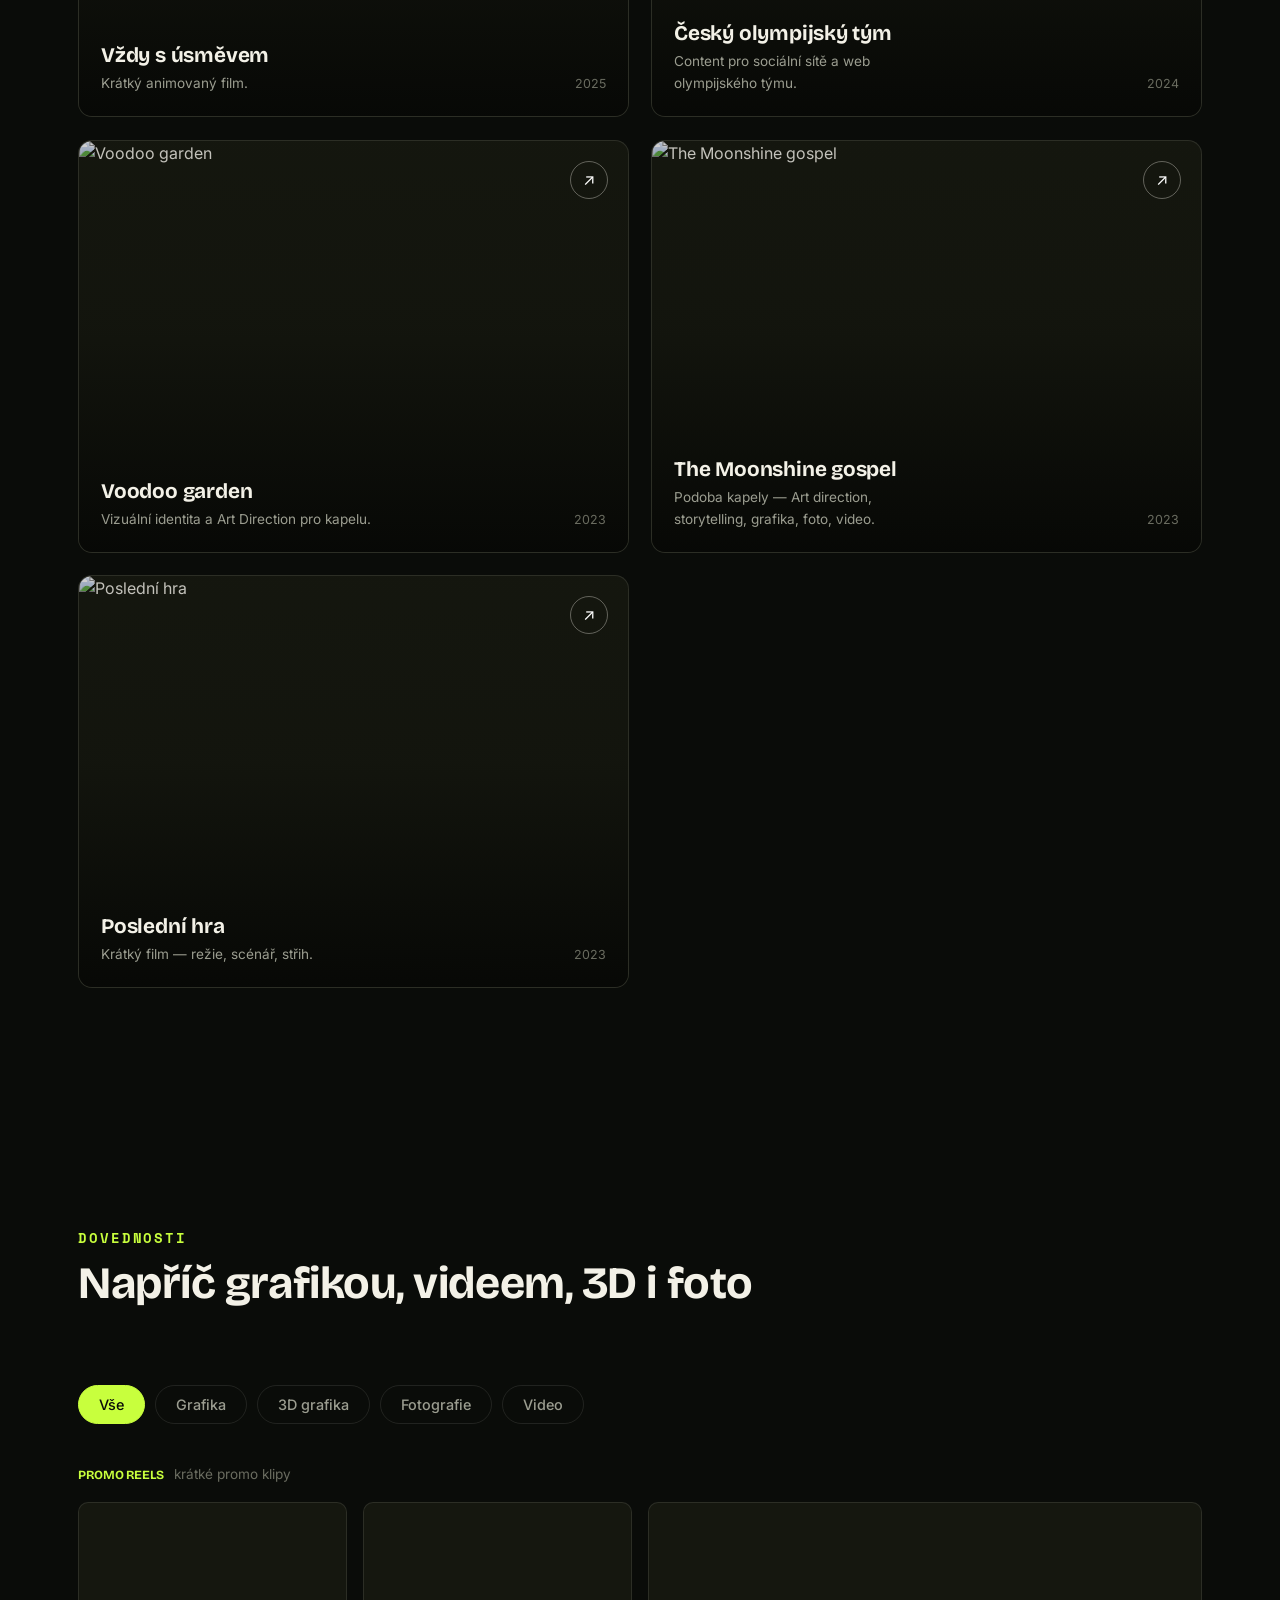
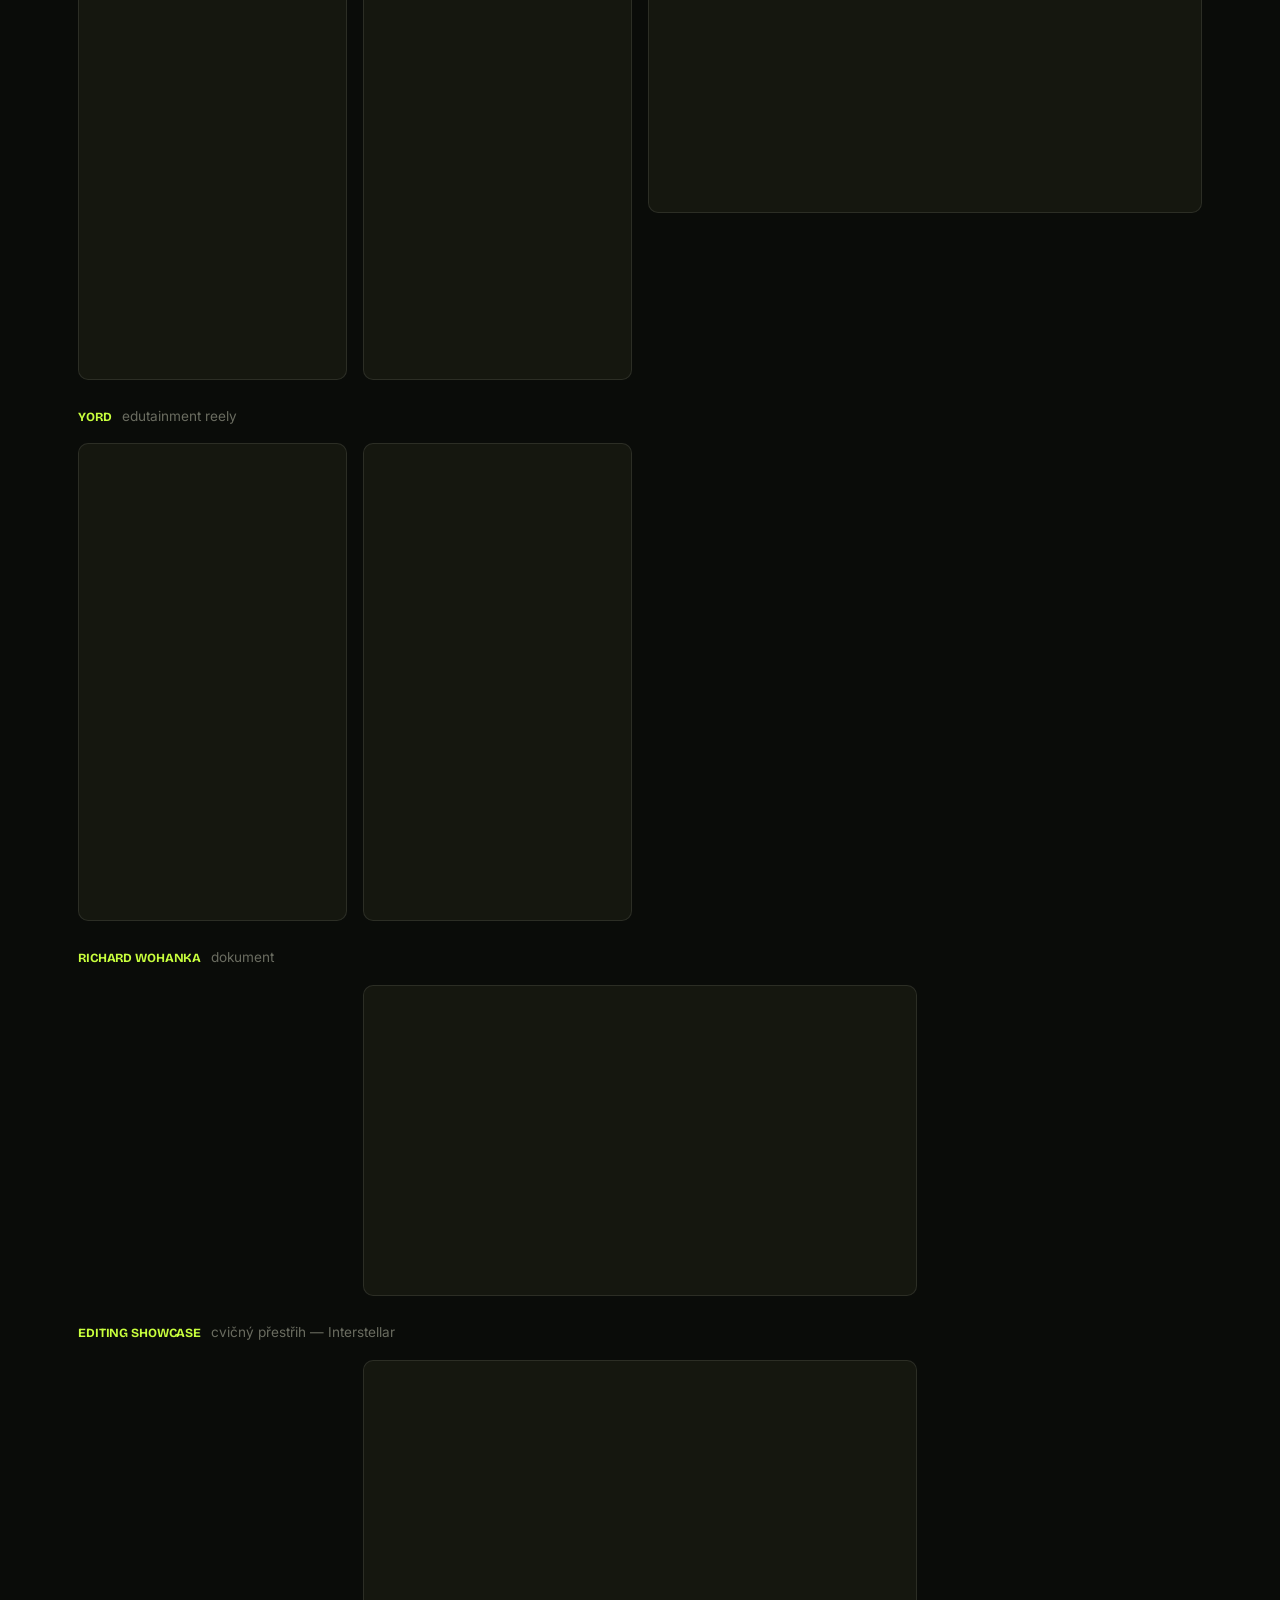
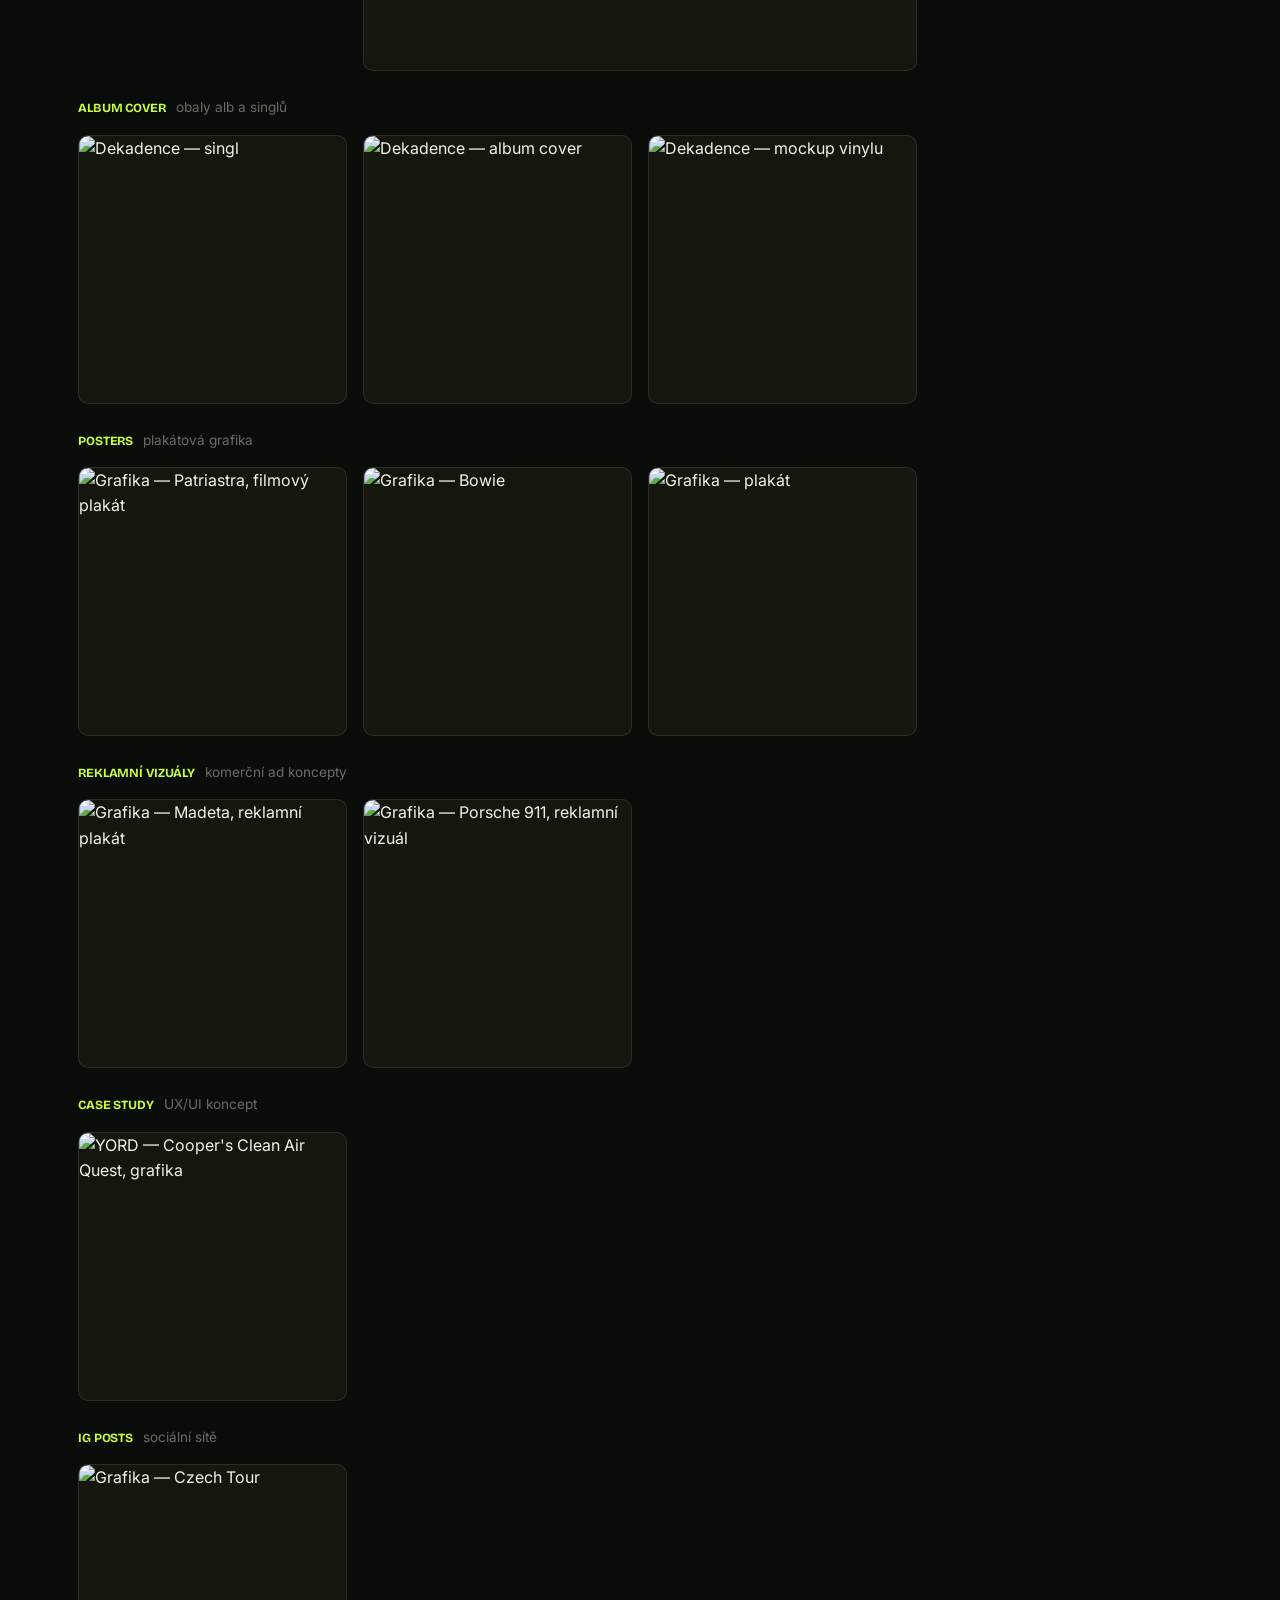
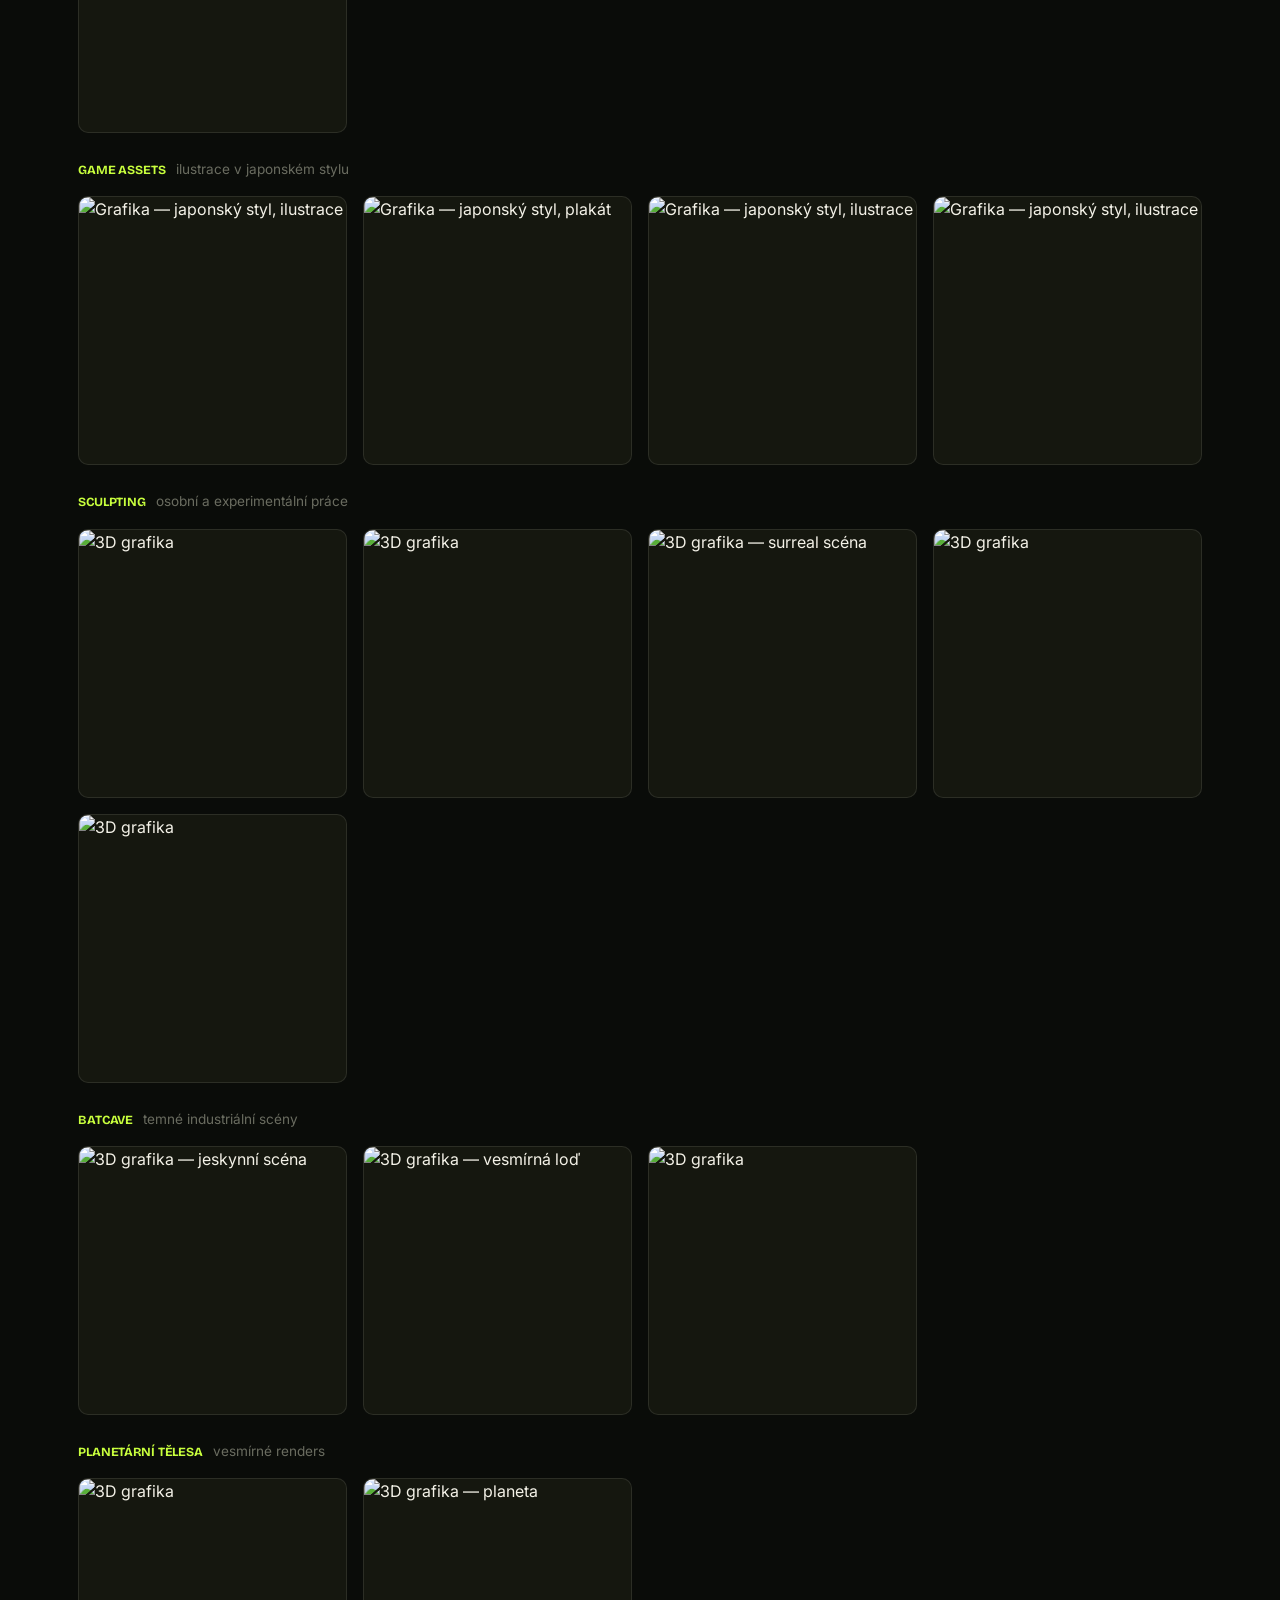
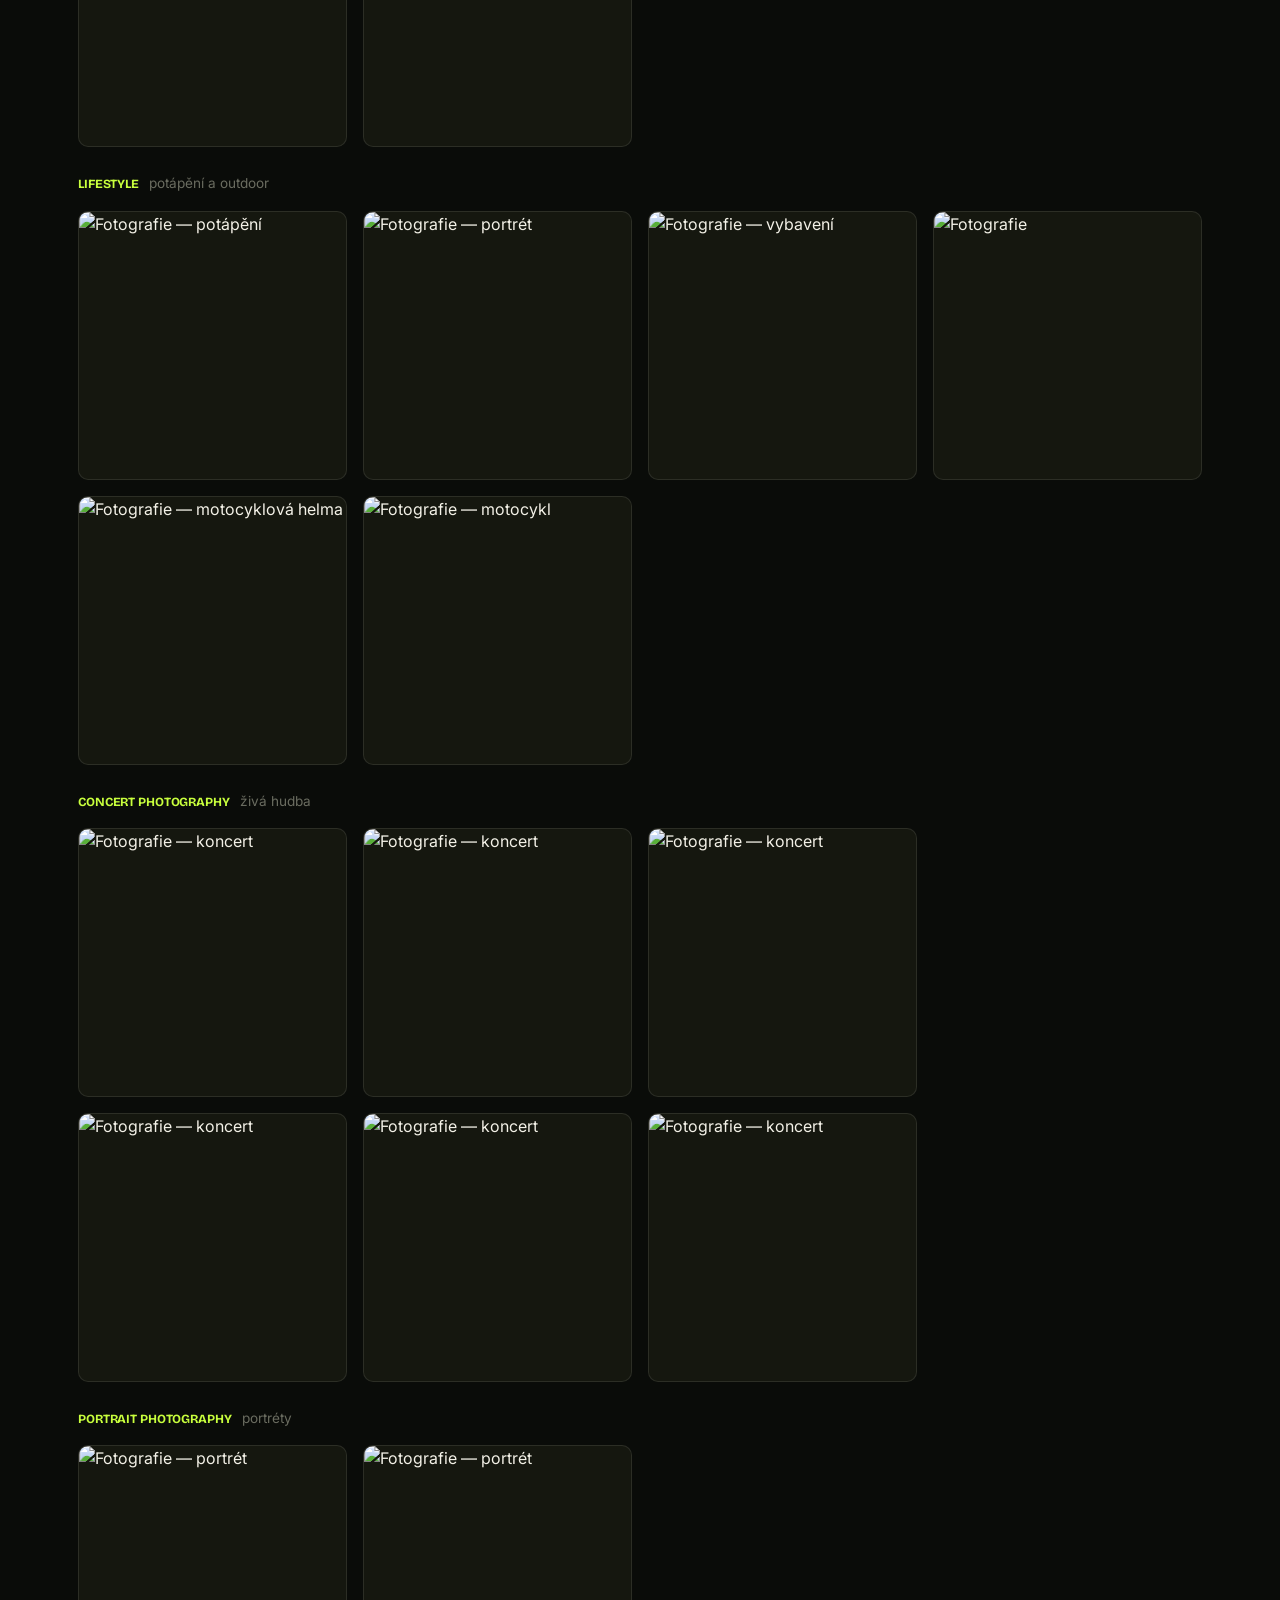
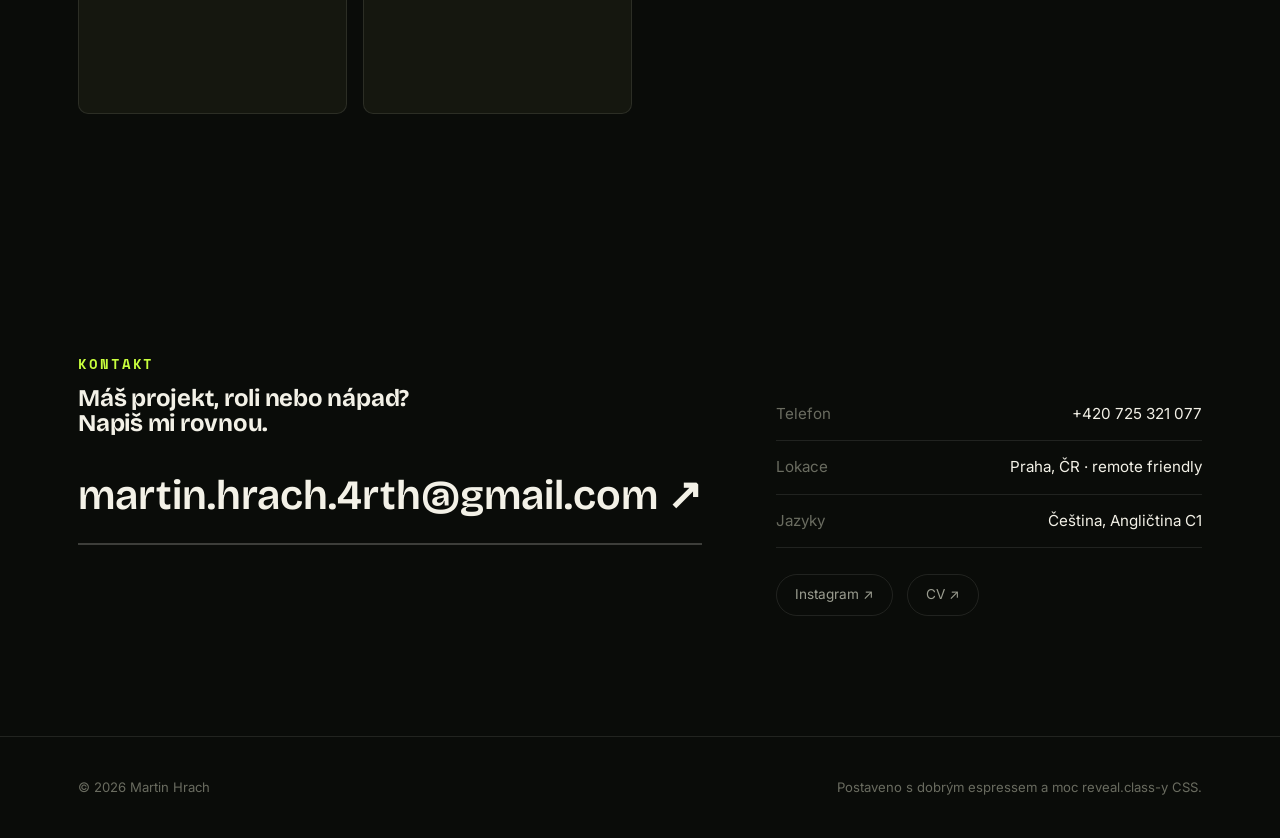
==== commit 7dfbf385: "Add files via upload" ====
--- a/index.html
+++ b/index.html
@@ -5,7 +5,7 @@
 <meta name="viewport" content="width=device-width, initial-scale=1.0">
 <title>Martin Hrach — Multimediální tvůrce & Creative PM</title>
 <meta name="description" content="Portfolio Martina Hracha — art direction, video, 3D grafika a produkce. Od freelance spoluprací po vedení produkce seriálu Make-iton.">
-<link rel="stylesheet" href="style.css?v=30">
+<link rel="stylesheet" href="style.css?v=31">
 </head>
 <body>
 
--- a/style.css
+++ b/style.css
@@ -0,0 +1,547 @@
+/* ============================================================
+   Martin Hrach — portfolio
+   ============================================================ */
+
+@import url('https://fonts.googleapis.com/css2?family=Bricolage+Grotesque:wght@600;700&family=Space+Mono:wght@400;700&family=Inter:wght@400;500;600;700&display=swap');
+
+:root{
+  --bg: #0a0c09;
+  --bg-alt: #12140f;
+  --bg-card: #15170f;
+  --text: #f3f1e7;
+  --text-dim: #9b9d90;
+  --text-dimmer: #6a6c60;
+  --accent: #c8ff3d;
+  --accent-2: #ff5a36;
+  --border: rgba(243,241,231,0.1);
+  --border-strong: rgba(243,241,231,0.22);
+  --radius: 14px;
+  --maxw: 1180px;
+  --ease: cubic-bezier(.16,.8,.24,1);
+
+  --font-display: 'Bricolage Grotesque', sans-serif;
+  --font-label: 'Space Mono', monospace;
+}
+
+*, *::before, *::after{ box-sizing: border-box; }
+html{ scroll-behavior: smooth; }
+body{
+  margin:0;
+  background: var(--bg);
+  color: var(--text);
+  font-family: 'Inter', -apple-system, BlinkMacSystemFont, sans-serif;
+  font-size: 16px;
+  line-height: 1.6;
+  -webkit-font-smoothing: antialiased;
+  overflow-x: hidden;
+}
+h1,h2,h3,h4{
+  font-family: var(--font-display), 'Inter', sans-serif;
+  font-weight: 700;
+  line-height: 1.05;
+  margin: 0 0 .5em;
+  letter-spacing: -0.01em;
+}
+p{ margin: 0 0 1em; color: var(--text-dim); }
+a{ color: inherit; text-decoration: none; }
+img{ max-width:100%; display:block; }
+ul{ list-style:none; margin:0; padding:0; }
+button{ font-family: inherit; cursor:pointer; }
+
+.wrap{ max-width: var(--maxw); margin: 0 auto; padding: 0 28px; }
+
+::selection{ background: var(--accent); color: #0a0c09; }
+
+/* subtle grain overlay */
+body::before{
+  content:"";
+  position: fixed; inset:0;
+  pointer-events:none;
+  z-index: 999;
+  opacity: .035;
+  mix-blend-mode: overlay;
+  background-image: url("data:image/svg+xml,%3Csvg xmlns='http://www.w3.org/2000/svg' width='120' height='120'%3E%3Cfilter id='n'%3E%3CfeTurbulence type='fractalNoise' baseFrequency='0.9' numOctaves='2' stitchTiles='stitch'/%3E%3C/filter%3E%3Crect width='100%25' height='100%25' filter='url(%23n)'/%3E%3C/svg%3E");
+}
+
+/* cursor sparkle */
+.cursor-dot{
+  position: fixed; top:0; left:0;
+  width: 22px; height:22px;
+  pointer-events:none;
+  z-index: 9999;
+  transform: translate(-50%,-50%);
+  transition: width .25s var(--ease), height .25s var(--ease), color .25s;
+  color: var(--accent);
+  filter: drop-shadow(0 0 7px rgba(200,255,61,.55));
+  will-change: transform;
+}
+.cursor-dot .spin-wrap{ display:block; width:100%; height:100%; animation: sparkleSpin 7s linear infinite; }
+.cursor-dot svg{ width:100%; height:100%; display:block; }
+.cursor-dot.hovered{ width: 32px; height: 32px; color: var(--text); filter: drop-shadow(0 0 8px rgba(243,241,231,.5)); }
+.cursor-dot.hovered .spin-wrap{ animation-duration: 2.2s; }
+.cursor-dot.clicked{ animation: cursorFlashGlow .45s var(--ease); }
+.cursor-dot.clicked .spin-wrap{ animation: sparkleSpin 7s linear infinite, cursorFlashScale .45s var(--ease); }
+.cursor-dot.scrolling{ opacity: 0; transition: opacity .1s linear; }
+@keyframes sparkleSpin{ from{ transform:rotate(0deg);} to{ transform:rotate(360deg);} }
+@keyframes cursorFlashScale{
+  0%{ transform: scale(1); }
+  35%{ transform: scale(1.9); }
+  100%{ transform: scale(1); }
+}
+@keyframes cursorFlashGlow{
+  0%{ filter: drop-shadow(0 0 7px rgba(200,255,61,.55)); }
+  35%{ filter: drop-shadow(0 0 20px rgba(200,255,61,1)) brightness(1.7); }
+  100%{ filter: drop-shadow(0 0 7px rgba(200,255,61,.55)); }
+}
+@media (hover:none), (pointer:coarse){ .cursor-dot{ display:none; } }
+
+/* ---------- nav ---------- */
+header.site-nav{
+  position: fixed; top:0; left:0; right:0;
+  z-index: 500;
+  padding: 18px 0;
+  background: linear-gradient(to bottom, rgba(10,12,9,.92), rgba(10,12,9,0));
+  backdrop-filter: blur(2px);
+}
+header.site-nav .wrap{ display:flex; align-items:center; justify-content:space-between; }
+.logo{ font-family:var(--font-display); font-weight:700; font-size: 1.05rem; letter-spacing:-.01em; }
+.logo span{ color: var(--accent); }
+nav.links{ display:flex; gap: 30px; align-items:center; }
+nav.links a{
+  font-size:.92rem; color: var(--text-dim); position:relative; padding: 4px 0;
+  transition: color .2s;
+}
+nav.links a:hover, nav.links a.active{ color: var(--text); }
+nav.links a.active::after{
+  content:""; position:absolute; left:0; bottom:-4px; width:100%; height:2px; background: var(--accent);
+}
+.nav-cta{
+  border:1px solid var(--border-strong); border-radius: 100px; padding: 8px 18px !important;
+  font-weight:500;
+}
+.nav-cta:hover{ border-color: var(--accent); color: var(--accent) !important; }
+.burger{ display:none; flex-direction:column; gap:5px; background:none; border:none; padding: 6px; }
+.burger span{ width: 22px; height:2px; background: var(--text); display:block; }
+
+/* ---------- hero ---------- */
+.hero{
+  min-height: 100svh;
+  display:flex; flex-direction:column; justify-content:center;
+  padding-top: 110px; padding-bottom: 60px;
+  position: relative;
+}
+.hero-grid{ display:grid; grid-template-columns: 1fr auto; gap:60px; align-items:start; }
+.hero-portrait{ justify-self:end; margin-top: 40px; position:relative; }
+.hero-portrait img{
+  width: 320px; height:320px; border-radius:50%; object-fit:cover;
+  border:1px solid var(--border-strong); filter: grayscale(1);
+  box-shadow: 0 0 0 1px var(--border), 0 20px 60px rgba(0,0,0,.5);
+  position:relative; z-index:1;
+}
+@media (max-width:900px){
+  .hero-grid{ grid-template-columns:1fr; }
+  .hero-portrait{ justify-self:start; order:-1; }
+  .hero-portrait img{ width:120px; height:120px; }
+}
+.hero .eyebrow{
+  display:inline-flex; align-items:center; gap:8px;
+  color: var(--text-dim); font-size:.85rem; margin-bottom: 22px;
+  border:1px solid var(--border); padding: 6px 14px; border-radius:100px; width:fit-content;
+}
+.eyebrow .dot{ width:6px; height:6px; border-radius:50%; background: var(--accent); box-shadow: 0 0 8px var(--accent); }
+.hero h1{
+  font-size: clamp(2.4rem, 6vw, 5.6rem);
+  max-width: 900px;
+}
+.hero h1 .role-line{
+  display:flex;
+  align-items:flex-start;
+  gap: 0.35em;
+  min-height: 2.15em; /* reserves space for up to 2 lines so short/long role words don't shift the layout below */
+  white-space: normal;
+}
+.hero h1 .name-split{ display:inline-block; }
+.hero h1 .char{
+  display:inline-block;
+  opacity:0;
+  transform: translateY(0.6em) rotate(6deg);
+  animation: charIn .7s var(--ease) forwards;
+}
+@keyframes charIn{ to{ opacity:1; transform:translateY(0) rotate(0); } }
+
+.hero h1 .dash-mark{
+  display:inline-block;
+  width: 0.55em;
+  height: 5px;
+  background: var(--text);
+  flex-shrink: 0;
+  margin-top: 0.5em;
+}
+.hero h1 .roles{
+  color: var(--accent);
+  display:inline-block;
+}
+.hero .lede{
+  max-width: 560px; font-size: 1.15rem; color: var(--text-dim); margin-top: 18px;
+}
+.hero .hero-actions{ display:flex; gap:16px; margin-top: 34px; flex-wrap:wrap; }
+.btn{
+  display:inline-flex; align-items:center; gap:10px;
+  padding: 14px 26px; border-radius: 100px;
+  font-weight:600; font-size:.95rem;
+  border: 1px solid var(--border-strong);
+  transition: transform .25s var(--ease), background .25s, color .25s, border-color .25s;
+}
+.btn-primary{ background: var(--accent); color:#0a0c09; border-color: var(--accent); }
+.btn-primary:hover{ transform: translateY(-2px); background:#d9ff70; }
+.btn-ghost:hover{ border-color: var(--accent); color: var(--accent); transform: translateY(-2px); }
+.scroll-cue{
+  position:absolute; bottom: 26px; left:28px; display:flex; align-items:center; gap:10px;
+  color: var(--text-dimmer); font-size:.78rem; text-transform:uppercase; letter-spacing:.12em;
+}
+.scroll-cue .line{ width:1px; height:36px; background: var(--border-strong); position:relative; overflow:hidden; }
+.scroll-cue .line::after{
+  content:""; position:absolute; top:-100%; left:0; width:100%; height:100%; background: var(--accent);
+  animation: scrollcue 2.2s ease-in-out infinite;
+}
+@keyframes scrollcue{ 0%{ top:-100% } 50%{ top:0 } 100%{ top:100% } }
+
+/* ---------- marquee ---------- */
+.marquee{
+  border-top: 1px solid var(--border); border-bottom: 1px solid var(--border);
+  overflow: hidden; white-space: nowrap; padding: 18px 0;
+  background: var(--bg-alt);
+  position: relative; z-index: 5; margin-top: 14px;
+}
+.marquee-track{ display:inline-flex; animation: marquee 32s linear infinite; }
+.marquee:hover .marquee-track{ animation-play-state: paused; }
+.marquee span.item{
+  font-family:var(--font-label); font-size: 1.3rem; color: var(--text-dimmer);
+  padding: 0 28px; display:inline-flex; align-items:center; gap: 28px;
+}
+.marquee span.item b{ color: var(--text); font-weight:700; }
+.marquee span.item::after{ content:"—"; color: var(--accent); }
+@keyframes marquee{ from{ transform:translateX(0);} to{ transform:translateX(-50%);} }
+
+/* ---------- section basics ---------- */
+section{ padding: 120px 0; position: relative; }
+.section-head{ display:flex; align-items:flex-end; justify-content:space-between; gap: 20px; margin-bottom: 56px; flex-wrap:wrap; }
+.section-tag{
+  color: var(--accent); font-size:.85rem; text-transform:uppercase; letter-spacing:.14em; font-weight:700; margin-bottom:10px; display:block;
+  font-family: var(--font-label);
+}
+.section-head h2{ font-size: clamp(1.8rem, 4vw, 2.8rem); max-width: 16ch; }
+.section-head-wide h2{ max-width: none; white-space: nowrap; }
+@media (max-width: 700px){ .section-head-wide h2{ white-space:normal; } }
+.section-head p{ max-width: 380px; margin:0; }
+
+.reveal{ opacity:0; transform: translateY(28px); filter: blur(7px); transition: opacity 1s var(--ease), transform 1s var(--ease), filter 1s var(--ease); }
+.reveal.is-visible{ opacity:1; transform:none; filter: blur(0); }
+
+/* staggered grid entrances (cinematic cascade) */
+.work-grid .work-card:nth-child(1){ transition-delay: 0s; }
+.work-grid .work-card:nth-child(2){ transition-delay: .08s; }
+.work-grid .work-card:nth-child(3){ transition-delay: .16s; }
+.work-grid .work-card:nth-child(4){ transition-delay: .24s; }
+.work-grid .work-card:nth-child(5){ transition-delay: .32s; }
+.work-grid .work-card:nth-child(6){ transition-delay: .4s; }
+
+.gallery-grid .gallery-item{ opacity:0; transform: translateY(20px) scale(.96); filter: blur(5px); transition: opacity .7s var(--ease), transform .7s var(--ease), filter .7s var(--ease); }
+.gallery-grid.is-visible .gallery-item{ opacity:1; transform:none; filter: blur(0); }
+.gallery-grid.is-visible .gallery-item:nth-child(4n+1){ transition-delay: .03s; }
+.gallery-grid.is-visible .gallery-item:nth-child(4n+2){ transition-delay: .1s; }
+.gallery-grid.is-visible .gallery-item:nth-child(4n+3){ transition-delay: .17s; }
+.gallery-grid.is-visible .gallery-item:nth-child(4n+4){ transition-delay: .24s; }
+
+.cs-group-grid > *{ opacity:0; transform: translateY(18px) scale(.97); filter: blur(5px); transition: opacity .7s var(--ease), transform .7s var(--ease), filter .7s var(--ease); }
+.cs-groups.is-visible .cs-group-grid > *{ opacity:1; transform:none; filter: blur(0); }
+.cs-groups.is-visible .cs-group-grid > *:nth-child(1){ transition-delay: .05s; }
+.cs-groups.is-visible .cs-group-grid > *:nth-child(2){ transition-delay: .13s; }
+.cs-groups.is-visible .cs-group-grid > *:nth-child(3){ transition-delay: .21s; }
+.cs-groups.is-visible .cs-group-grid > *:nth-child(4){ transition-delay: .29s; }
+
+.metrics-grid .metric-card:nth-child(1){ transition-delay: 0s; }
+.metrics-grid .metric-card:nth-child(2){ transition-delay: .1s; }
+.metrics-grid .metric-card:nth-child(3){ transition-delay: .2s; }
+.metrics-grid .metric-card:nth-child(4){ transition-delay: .3s; }
+
+/* ---------- cinematic overlay ---------- */
+body::after{
+  content:""; position: fixed; inset:0; z-index: 9998; pointer-events:none;
+  background: radial-gradient(ellipse at 50% 40%, transparent 45%, rgba(0,0,0,.4) 100%);
+}
+.grain-overlay{
+  position: fixed; inset:0; z-index: 9999; pointer-events:none; opacity:.05; mix-blend-mode: overlay;
+  background-image: url("data:image/svg+xml;utf8,<svg xmlns='http://www.w3.org/2000/svg' width='120' height='120'><filter id='n'><feTurbulence type='fractalNoise' baseFrequency='0.9' numOctaves='2' stitchTiles='stitch'/></filter><rect width='100%25' height='100%25' filter='url(%23n)'/></svg>");
+}
+
+/* ---------- metrics ---------- */
+.metrics-section{ padding: 60px 0 100px; }
+.metrics-grid{ display:grid; grid-template-columns: repeat(4,1fr); gap: 1px; background: var(--border); border:1px solid var(--border); border-radius: var(--radius); overflow:hidden; }
+.metric-card{ background: var(--bg-card); padding: 40px 28px; text-align:center; transition: background .3s; }
+.metric-card:hover{ background: #1a1d13; }
+.metric-number{ font-family: var(--font-label); font-size: clamp(2.4rem, 5vw, 3.6rem); font-weight:700; color: var(--accent); line-height:1; display:flex; align-items:baseline; justify-content:center; gap:2px; text-shadow: 0 0 24px rgba(200,255,61,.35); }
+.metric-plus{ font-size: 0.5em; color: var(--accent); }
+.metric-label{ margin: 14px 0 0; font-size:.92rem; color: var(--text-dim); }
+.metric-label span{ display:block; font-size:.78rem; color: var(--text-dimmer); margin-top:4px; }
+@media (max-width: 900px){
+  .metrics-grid{ grid-template-columns: repeat(2,1fr); }
+}
+
+/* ---------- about ---------- */
+.about-grid{ display:grid; grid-template-columns: 1.1fr .9fr; gap: 60px; align-items:start; }
+.about-bio p{ font-size: 1.05rem; color: var(--text); }
+.about-bio p.dim{ color: var(--text-dim); font-size: 1rem; }
+.tag-row{ display:flex; flex-wrap:wrap; gap:10px; margin-top: 22px; }
+.tag{
+  border:1px solid var(--border); border-radius: 100px; padding: 7px 16px; font-size:.85rem; color: var(--text-dim);
+  transition: border-color .2s, color .2s;
+}
+.tag:hover{ border-color: var(--accent); color: var(--accent); }
+
+.fact-card{
+  background: var(--bg-card); border:1px solid var(--border); border-radius: var(--radius);
+  padding: 26px; margin-bottom: 16px;
+}
+.fact-card h4{ font-size:.78rem; text-transform:uppercase; letter-spacing:.1em; color: var(--text-dimmer); margin-bottom: 14px; font-family:var(--font-label); font-weight:700; }
+.fact-card ul li{ display:flex; justify-content:space-between; padding: 9px 0; border-bottom: 1px dashed var(--border); font-size:.92rem; }
+.fact-card ul li:last-child{ border-bottom:none; }
+.fact-card ul li b{ color: var(--text); font-weight:600; }
+.fact-card ul li span{ color: var(--text-dim); text-align:right; }
+
+/* ---------- work grid ---------- */
+.work-grid{ display:grid; grid-template-columns: repeat(6, 1fr); gap: 22px; }
+.work-card{
+  grid-column: span 3;
+  position: relative; border-radius: var(--radius); overflow:hidden;
+  background: var(--bg-card); border:1px solid var(--border);
+  aspect-ratio: 4/3;
+  display:block;
+  transition: border-color .3s, transform .25s var(--ease);
+  transform-style: preserve-3d;
+  will-change: transform;
+}
+.work-card.wide{ grid-column: span 6; aspect-ratio: 21/9; }
+.work-card:hover{ border-color: var(--border-strong); }
+.work-card img{
+  position:absolute; inset:0; width:100%; height:100%; object-fit:cover;
+  transition: transform .7s var(--ease), filter .5s;
+  filter: grayscale(.15) brightness(.85);
+}
+.work-card:hover img{ transform: scale(1.06); filter: grayscale(0) brightness(1); }
+.work-card::before{
+  content:""; position:absolute; inset:0; z-index:1;
+  background: linear-gradient(to top, rgba(6,7,5,.92) 0%, rgba(6,7,5,.15) 55%, rgba(6,7,5,.05) 100%);
+}
+.work-card .card-body{
+  position:absolute; left:0; right:0; bottom:0; z-index:2; padding: 22px;
+  display:flex; justify-content:space-between; align-items:flex-end; gap: 12px;
+}
+.work-card .card-body h3{ font-size: 1.3rem; margin:0 0 6px; }
+.work-card .card-body p{ margin:0; font-size:.85rem; color: var(--text-dim); max-width: 30ch; }
+.work-card .card-year{ font-size:.78rem; color: var(--text-dimmer); white-space:nowrap; }
+.work-card .arrow{
+  position:absolute; top:20px; right:20px; z-index:2;
+  width: 38px; height:38px; border-radius:50%; border:1px solid rgba(243,241,231,.35);
+  display:flex; align-items:center; justify-content:center; color:#fff;
+  transition: background .3s, transform .3s var(--ease), border-color .3s;
+}
+.work-card:hover .arrow{ background: var(--accent); border-color: var(--accent); color:#0a0c09; transform: rotate(45deg); }
+
+/* ---------- skills / gallery ---------- */
+.filter-row{ display:flex; gap:10px; flex-wrap:wrap; margin-bottom: 40px; }
+.filter-btn{
+  background:none; border:1px solid var(--border); color: var(--text-dim);
+  padding: 10px 20px; border-radius: 100px; font-size:.9rem; font-weight:500;
+  transition: all .25s;
+}
+.filter-btn:hover{ border-color: var(--border-strong); color: var(--text); }
+.filter-btn.active{ background: var(--accent); color:#0a0c09; border-color: var(--accent); }
+
+.gallery-grid{ display:grid; grid-template-columns: repeat(4, 1fr); gap: 16px; }
+.gallery-label{
+  grid-column: 1 / -1; display:flex; align-items:baseline; gap:10px;
+  margin: 10px 0 -2px; font-family: var(--font-label); font-size:.78rem;
+  text-transform:uppercase; letter-spacing:.12em; color: var(--accent);
+}
+.gallery-label:first-child{ margin-top:0; }
+.gallery-label span{ color: var(--text-dimmer); text-transform:none; letter-spacing:normal; font-family:'Inter'; font-size:.85rem; }
+.gallery-label.hide{ display:none; }
+.gallery-item{
+  border-radius: 10px; overflow:hidden; aspect-ratio: 1/1; cursor: pointer;
+  background: var(--bg-card); border:1px solid var(--border);
+  position:relative;
+  transition: opacity .35s, transform .45s var(--ease), border-color .3s;
+}
+.gallery-item.vertical{ aspect-ratio: 9/16; }
+.gallery-item.video-wide{ grid-column: 2 / 4; aspect-ratio: 16/9; }
+.gallery-item.video-span2{ grid-column: span 2; aspect-ratio: 16/9; }
+.gallery-item:hover{ transform: scale(1.045) rotate(-1deg); border-color: var(--accent); z-index:2; }
+.gallery-item img, .gallery-item iframe, .gallery-item video{ width:100%; height:100%; object-fit:cover; border:none; transition: transform .5s var(--ease); }
+.gallery-item:hover img{ transform: scale(1.1) rotate(1deg); }
+.gallery-item::after{
+  content: "＋"; position:absolute; inset:0; display:flex; align-items:center; justify-content:center;
+  font-size: 1.6rem; color:#fff; background: rgba(10,12,9,.45); opacity:0; transition: opacity .3s;
+}
+.gallery-item:hover::after{ opacity:1; }
+.gallery-item.hide{ display:none; }
+.gallery-item.video-item::after{ content:""; pointer-events:none; }
+
+/* lightbox */
+.lightbox{
+  position: fixed; inset:0; z-index: 2000; background: rgba(6,7,5,.94);
+  display:flex; align-items:center; justify-content:center; padding: 40px;
+  opacity:0; pointer-events:none; transition: opacity .3s;
+}
+.lightbox.open{ opacity:1; pointer-events:auto; }
+.lightbox img{ max-width: 90vw; max-height: 86vh; border-radius: 8px; }
+.lightbox-close{
+  position:absolute; top: 24px; right: 32px; font-size: 1.6rem; color:#fff; background:none; border:none;
+}
+
+/* ---------- contact ---------- */
+.contact-section{ }
+.contact-grid{ display:grid; grid-template-columns: 1.2fr .8fr; gap: 60px; }
+.big-link{
+  font-family:var(--font-display); font-size: clamp(1.6rem, 4vw, 2.6rem); font-weight:600;
+  display:inline-flex; align-items:center; gap: 16px; border-bottom: 2px solid var(--border-strong); padding-bottom: 14px;
+  transition: color .3s, border-color .3s;
+}
+.big-link:hover{ color: var(--accent); border-color: var(--accent); }
+.contact-list{ margin-top: 34px; }
+.contact-list li{ display:flex; justify-content:space-between; padding: 14px 0; border-bottom:1px solid var(--border); font-size:.95rem; }
+.contact-list li span:first-child{ color: var(--text-dimmer); }
+.contact-list a:hover{ color: var(--accent); }
+.social-row{ display:flex; gap: 14px; margin-top: 26px; }
+.social-row a{
+  border:1px solid var(--border); border-radius:100px; padding: 9px 18px; font-size:.85rem; color: var(--text-dim);
+  transition: border-color .2s, color .2s;
+}
+.social-row a:hover{ border-color: var(--accent); color: var(--accent); }
+
+footer{ padding: 40px 0; border-top:1px solid var(--border); }
+footer .wrap{ display:flex; justify-content:space-between; align-items:center; color: var(--text-dimmer); font-size:.82rem; flex-wrap:wrap; gap:10px; }
+
+/* ---------- case study page ---------- */
+.cs-header{ padding-top: 150px; padding-bottom: 40px; }
+.cs-back{ display:inline-flex; align-items:center; gap:8px; color: var(--text-dim); font-size:.9rem; margin-bottom: 40px; }
+.cs-back:hover{ color: var(--accent); }
+.cs-header .section-tag{ margin-bottom:14px; }
+.cs-header h1{ font-size: clamp(2.2rem, 5.5vw, 4rem); max-width: 18ch; }
+.cs-meta{ display:grid; grid-template-columns: repeat(4,1fr); gap: 24px; margin-top: 50px; padding-top: 30px; border-top:1px solid var(--border); }
+.cs-meta div h4{ font-size:.75rem; text-transform:uppercase; letter-spacing:.1em; color: var(--text-dimmer); margin-bottom:8px; font-family:'Inter'; font-weight:600; }
+.cs-meta div p{ color: var(--text); margin:0; font-size:.95rem; }
+.cs-hero-media{ border-radius: var(--radius); overflow:hidden; margin: 60px 0; border:1px solid var(--border); background:#000; }
+.cs-hero-media img{ width:100%; }
+.cs-hero-media.poster-hero{ max-width: 420px; margin-left:auto; margin-right:auto; }
+.cs-hero-media iframe{ width:100%; aspect-ratio: 16/9; border:none; display:block; }
+.cs-body{ display:grid; grid-template-columns: .9fr 1.4fr; gap: 60px; margin-bottom: 70px; }
+.cs-body h3{ font-size: 1.5rem; margin-bottom: 16px; }
+.cs-body p{ font-size: 1.02rem; }
+.cs-gallery{ display:grid; grid-template-columns: repeat(3,1fr); gap: 18px; margin-bottom: 90px; }
+.cs-gallery img, .cs-gallery iframe{ border-radius: 10px; border:1px solid var(--border); width:100%; aspect-ratio: 4/3; object-fit:cover; }
+.cs-gallery iframe{ aspect-ratio: 16/9; }
+
+/* ---------- grouped case-study gallery (video / reels / grafika sections) ---------- */
+.cs-groups{ margin-bottom: 90px; }
+.cs-group{ margin-bottom: 52px; }
+.cs-group:last-child{ margin-bottom: 0; }
+.cs-group-head{ display:flex; align-items:baseline; gap:12px; margin-bottom:18px; }
+.cs-group-head h4{ font-family:var(--font-label); font-size:.78rem; text-transform:uppercase; letter-spacing:.12em; color:var(--accent); margin:0; }
+.cs-group-head span{ color:var(--text-dimmer); font-size:.88rem; }
+.cs-group-grid{ display:grid; gap:18px; align-items:end; }
+.cs-group-grid.cols-1{ grid-template-columns: 1fr; }
+.cs-group-grid.cols-2{ grid-template-columns: repeat(2,1fr); }
+.cs-group-grid.cols-3{ grid-template-columns: repeat(3,1fr); }
+.cs-group-grid.cols-4{ grid-template-columns: repeat(4,1fr); }
+.cs-group-grid img, .cs-group-grid video, .cs-group-grid iframe{ border-radius:10px; border:1px solid var(--border); width:100%; display:block; background:#000; cursor:pointer; }
+.cs-group-grid img{ aspect-ratio: 4/3; object-fit:cover; }
+.cs-group-grid img.ph-4x5{ aspect-ratio: 4/5; object-fit:cover; }
+.cs-group-grid img.ph-1x1{ aspect-ratio: 1/1; object-fit:cover; }
+.cs-group-grid img.ph-16x9{ aspect-ratio: 16/9; object-fit:cover; }
+.cs-group-grid img.ph-a4{ aspect-ratio: 707/1000; object-fit:cover; }
+.cs-group-grid video.ph-9x16{ aspect-ratio: 9/16; object-fit:cover; }
+.cs-group-grid video.ph-16x9{ aspect-ratio: 16/9; object-fit:cover; }
+.cs-group-grid iframe{ aspect-ratio: 16/9; border:none; }
+.cs-group-grid .reel{ max-width: 300px; margin: 0 auto; }
+.cs-group-grid .thumb-sm{ max-width: 460px; margin: 0; width:100%; }
+.cs-group-grid.cols-2.tight{ gap:10px; }
+.cs-group-grid .thumb-md{ max-width: 380px; margin: 0 auto; }
+.video-feature{ display:flex; gap:32px; align-items:flex-end; justify-content:center; flex-wrap:wrap; margin-bottom:8px; }
+.video-feature .reel{ margin:0; max-width:none; width:100%; }
+.video-feature video{ border-radius:10px; border:1px solid var(--border); width:100%; display:block; background:#000; cursor:pointer; aspect-ratio:9/16; object-fit:cover; }
+.video-feature .reel-feature{ width:380px; }
+.video-feature .reel-secondary{ width:210px; opacity:.88; }
+.video-feature .reel-secondary:hover{ opacity:1; }
+.cs-group-grid img.feature-span{ grid-column: span 2; aspect-ratio: 1.64; }
+@media (max-width: 700px){
+  .video-feature{ flex-direction:column; align-items:center; }
+  .video-feature .reel-feature, .video-feature .reel-secondary{ max-width:280px; }
+  .cs-group-grid img.feature-span{ grid-column: span 1; }
+}
+
+/* ---------- reel carousel ---------- */
+.reel-carousel{ position:relative; display:flex; align-items:center; justify-content:center; overflow:hidden; padding: 0 60px; min-height: 320px; }
+.reel-carousel .carousel-track{ display:flex; align-items:center; gap:24px; transition: transform .5s var(--ease); margin:0 auto; }
+.reel-carousel .carousel-slide{ flex:0 0 auto; transition: opacity .5s var(--ease), filter .5s var(--ease); opacity:.45; filter:grayscale(.4) brightness(.65); cursor:pointer; }
+.reel-carousel .carousel-slide.is-active{ opacity:1; filter:none; cursor:default; }
+.reel-carousel .carousel-slide .reel{ margin:0; max-width:none; }
+.reel-carousel .carousel-slide video{ transition: width .5s var(--ease); width:150px; }
+.reel-carousel .carousel-slide.is-active video{ width:280px; }
+.carousel-arrow{
+  position:absolute; top:50%; transform:translateY(-50%); z-index:2;
+  width:42px; height:42px; border-radius:50%; background:var(--bg-card); border:1px solid var(--border-strong);
+  color:var(--text); font-size:1.3rem; line-height:1; cursor:pointer; display:flex; align-items:center; justify-content:center;
+  transition: background .2s, color .2s, transform .2s;
+}
+.carousel-arrow:hover{ background:var(--accent); color:#0a0c09; transform:translateY(-50%) scale(1.08); }
+.carousel-arrow.prev{ left:4px; }
+.carousel-arrow.next{ right:4px; }
+.carousel-arrow[disabled]{ opacity:.25; cursor:default; pointer-events:none; }
+
+/* ---------- promo video pair (one portrait, one landscape) ---------- */
+.promo-videos{ display:flex; gap:24px; align-items:flex-end; justify-content:center; flex-wrap:wrap; }
+.promo-videos video{ border-radius:10px; border:1px solid var(--border); display:block; background:#000; cursor:pointer; height:420px; width:auto; }
+.promo-videos video.ph-9x16{ aspect-ratio:9/16; }
+.promo-videos video.ph-16x9{ aspect-ratio:16/9; }
+@media (max-width: 700px){
+  .promo-videos{ flex-direction:column; align-items:center; }
+  .promo-videos video{ height:auto; width:100%; max-width:320px; }
+}
+@media (max-width: 700px){
+  .reel-carousel{ padding:0 46px; min-height:260px; }
+  .reel-carousel .carousel-slide video{ width:110px; }
+  .reel-carousel .carousel-slide.is-active video{ width:220px; }
+}
+.cs-next{
+  border-top:1px solid var(--border); padding-top: 40px; display:flex; justify-content:space-between; align-items:center; flex-wrap:wrap; gap:16px;
+}
+.cs-next a{ font-family:var(--font-display); font-size: 1.4rem; font-weight:600; }
+.cs-next a:hover{ color: var(--accent); }
+
+/* ---------- responsive ---------- */
+@media (max-width: 900px){
+  nav.links{
+    position: fixed; top:0; right:-100%; height:100vh; width: 78vw; max-width:320px;
+    background: var(--bg-alt); flex-direction:column; align-items:flex-start; justify-content:center;
+    padding: 40px; gap: 26px; transition: right .4s var(--ease); border-left:1px solid var(--border);
+  }
+  nav.links.open{ right:0; }
+  .burger{ display:flex; }
+  .about-grid, .contact-grid, .cs-body{ grid-template-columns: 1fr; }
+  .work-grid{ grid-template-columns: repeat(2,1fr); }
+  .work-card{ grid-column: span 2; aspect-ratio: 16/11; }
+  .work-card.wide{ grid-column: span 2; aspect-ratio: 16/11; }
+  .gallery-grid{ grid-template-columns: repeat(2,1fr); }
+  .gallery-item.video-wide{ grid-column: 1 / -1; }
+  .cs-meta{ grid-template-columns: repeat(2,1fr); }
+  .cs-gallery{ grid-template-columns: repeat(2,1fr); }
+  .cs-group-grid.cols-3, .cs-group-grid.cols-4{ grid-template-columns: repeat(2,1fr); }
+  section{ padding: 80px 0; }
+}
+@media (max-width: 520px){
+  .gallery-grid{ grid-template-columns: repeat(2,1fr); }
+  .hero .hero-actions{ flex-direction:column; align-items:stretch; }
+  .btn{ justify-content:center; }
+  .cs-group-grid.cols-2, .cs-group-grid.cols-3, .cs-group-grid.cols-4{ grid-template-columns: repeat(2,1fr); }
+}
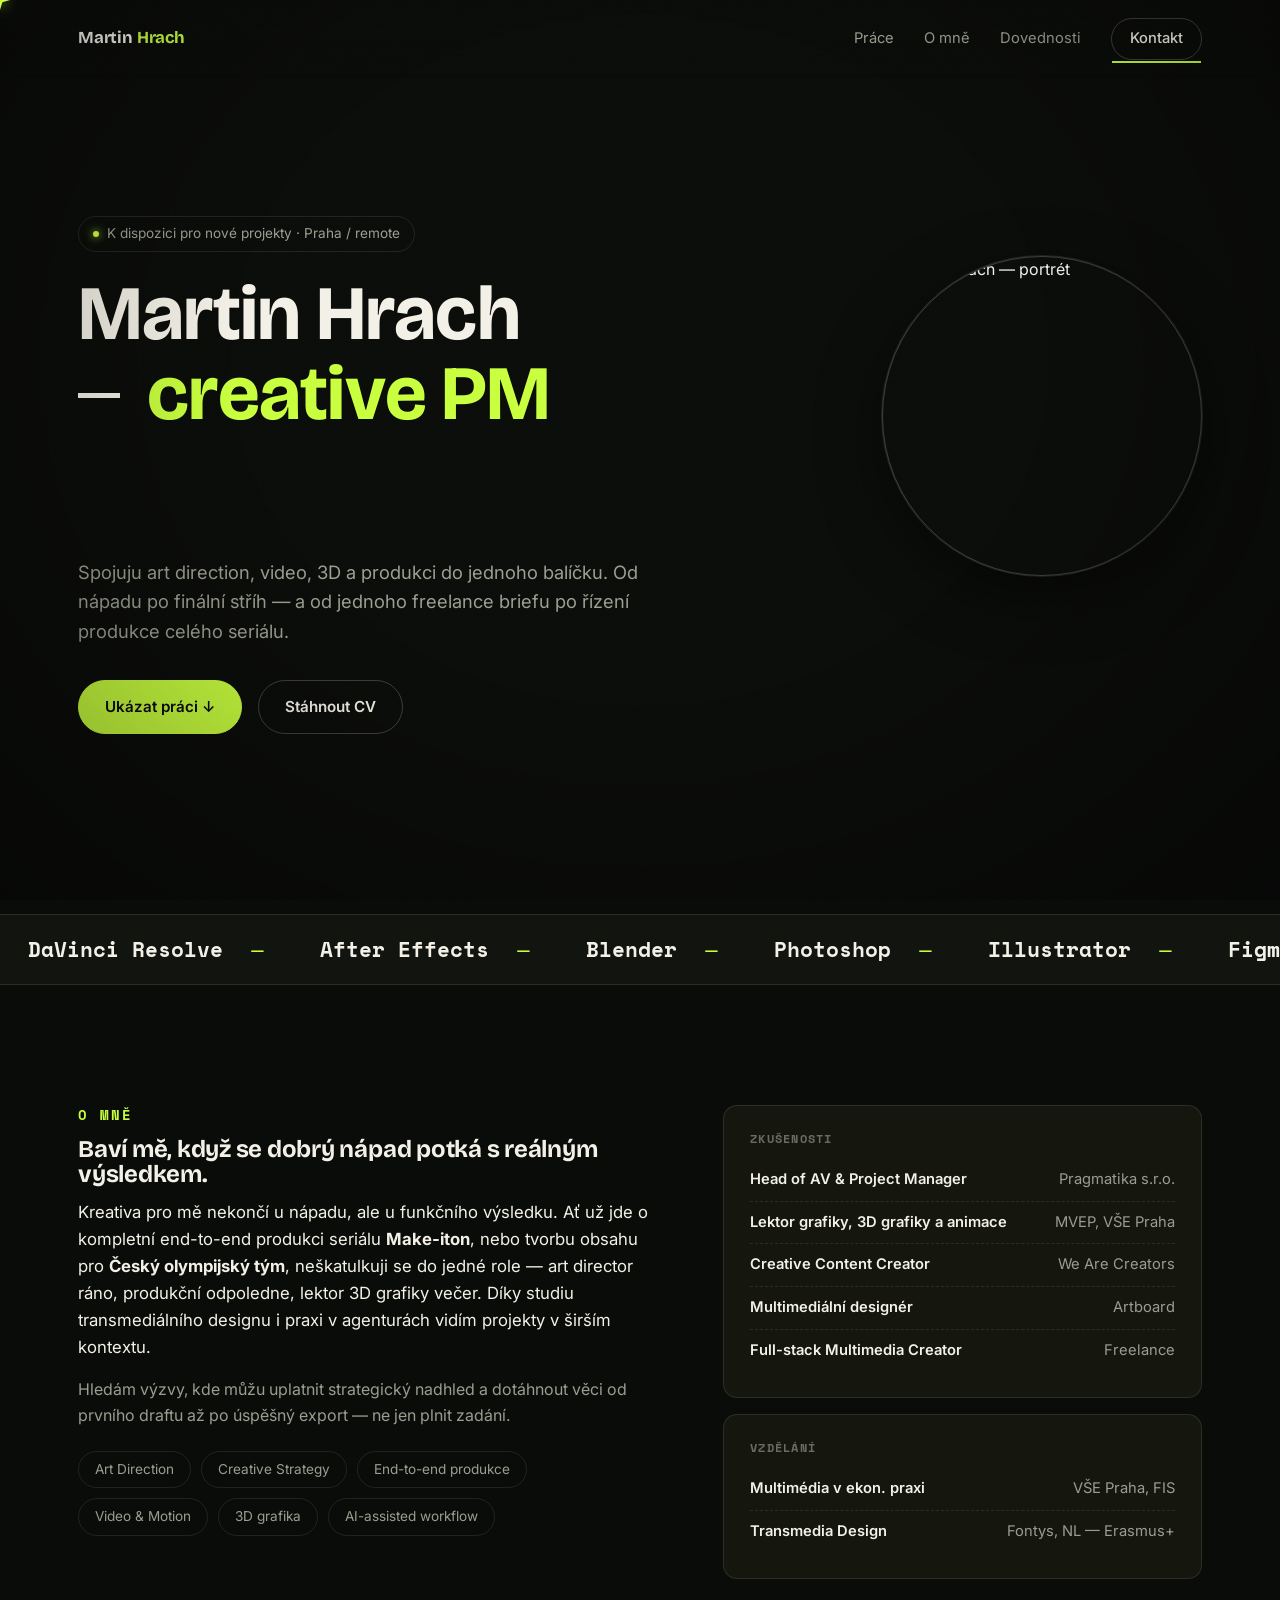
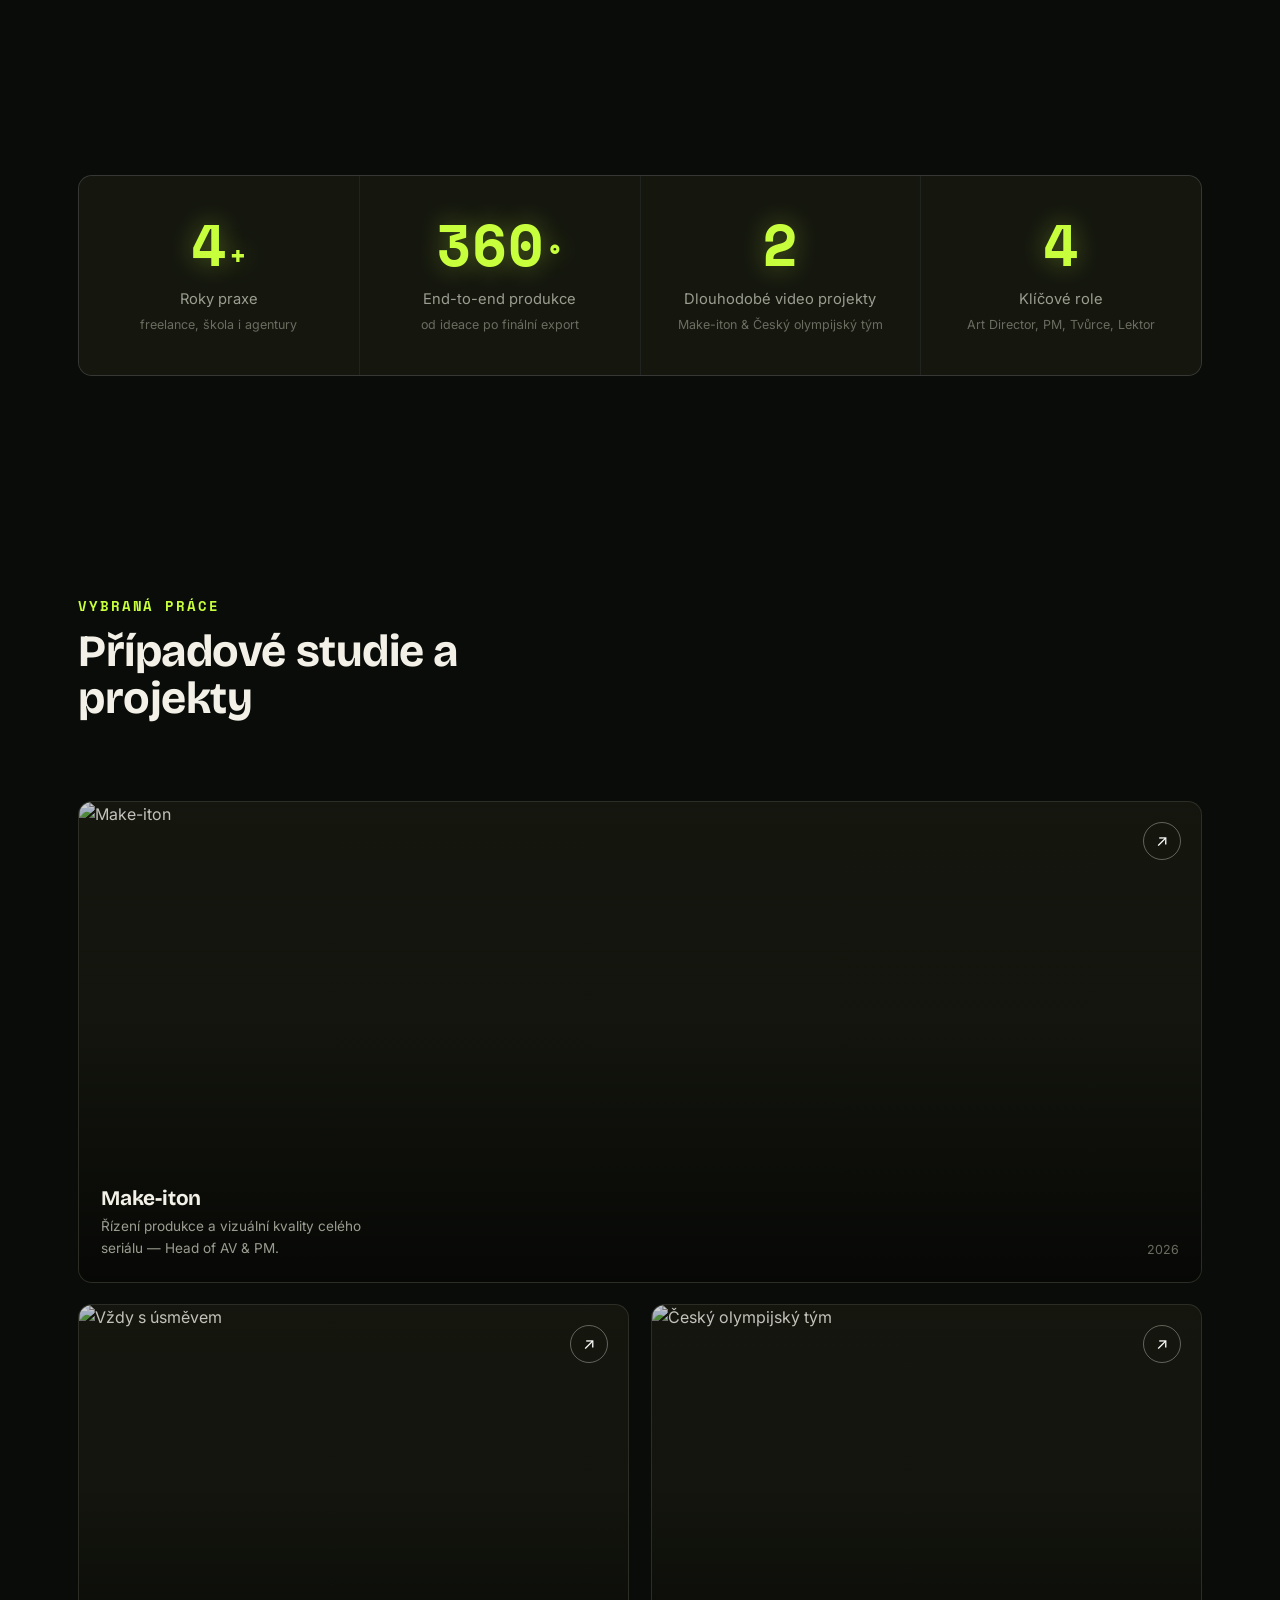
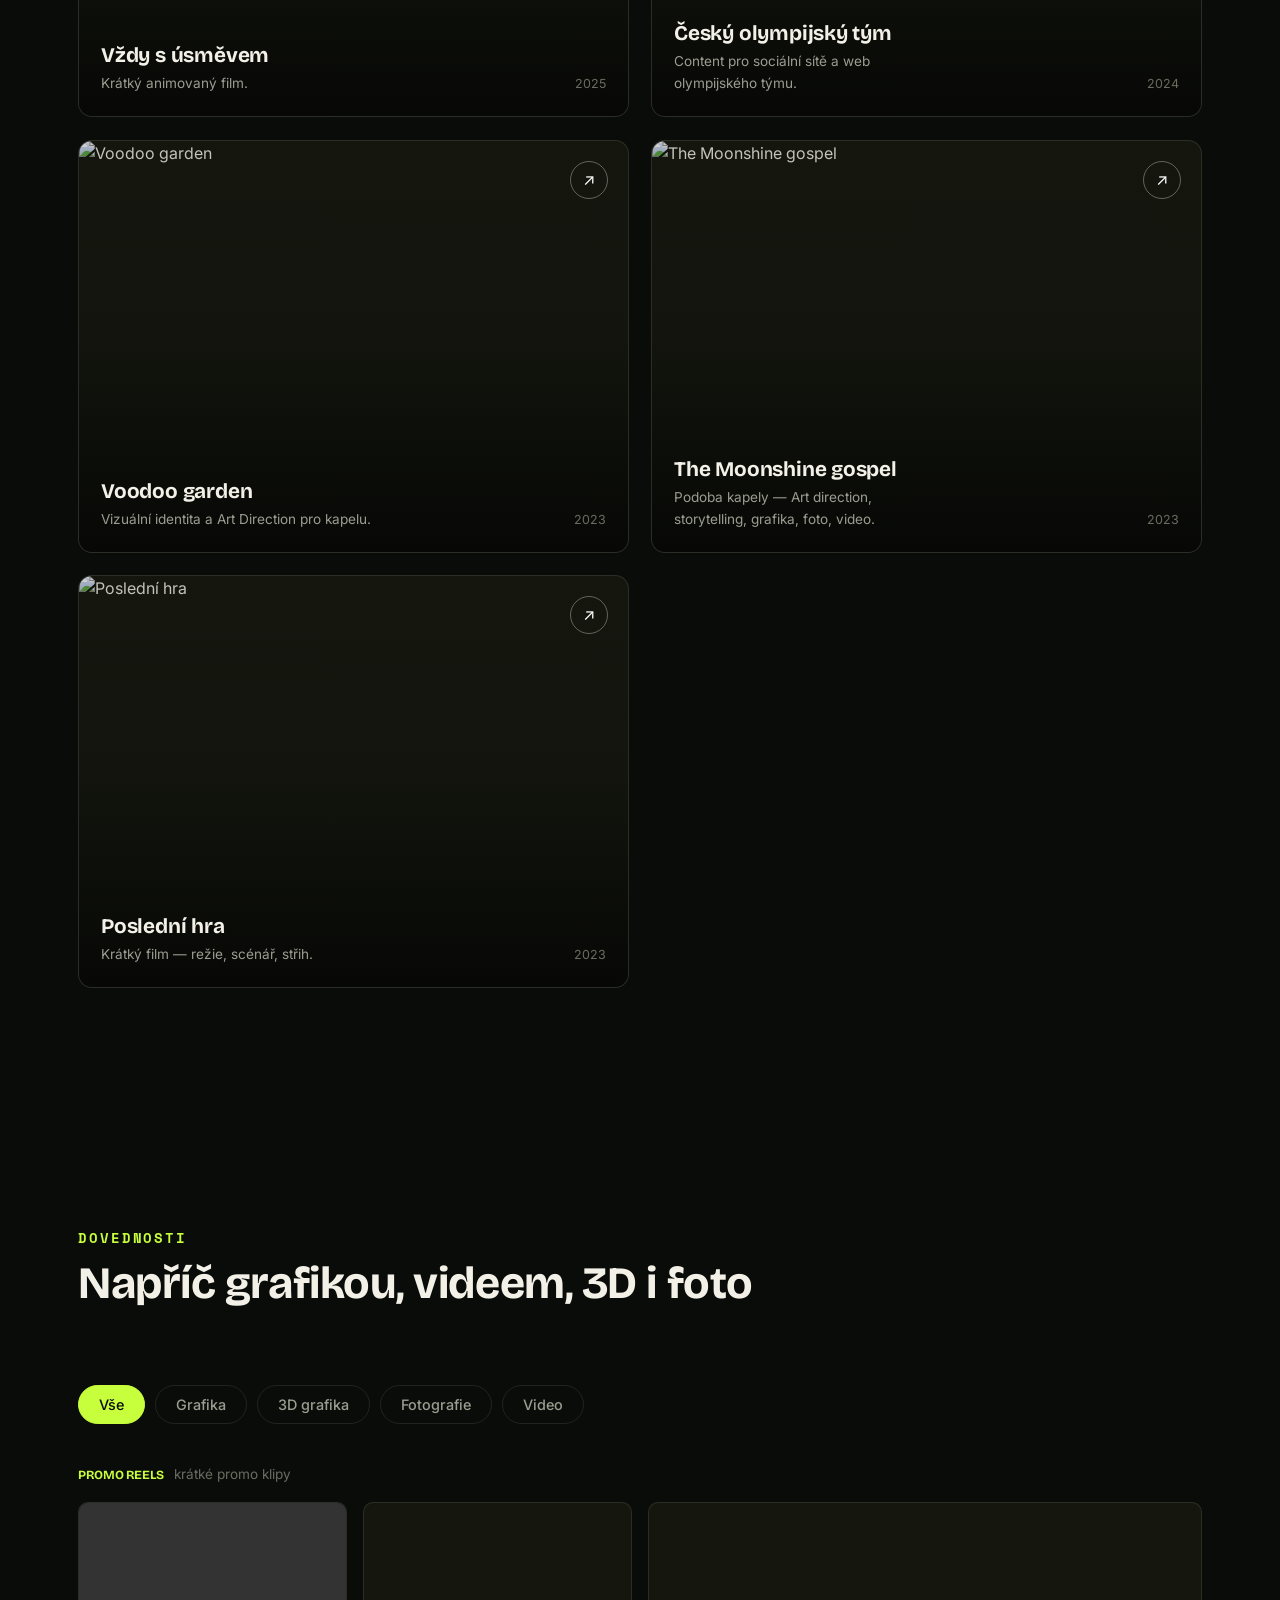
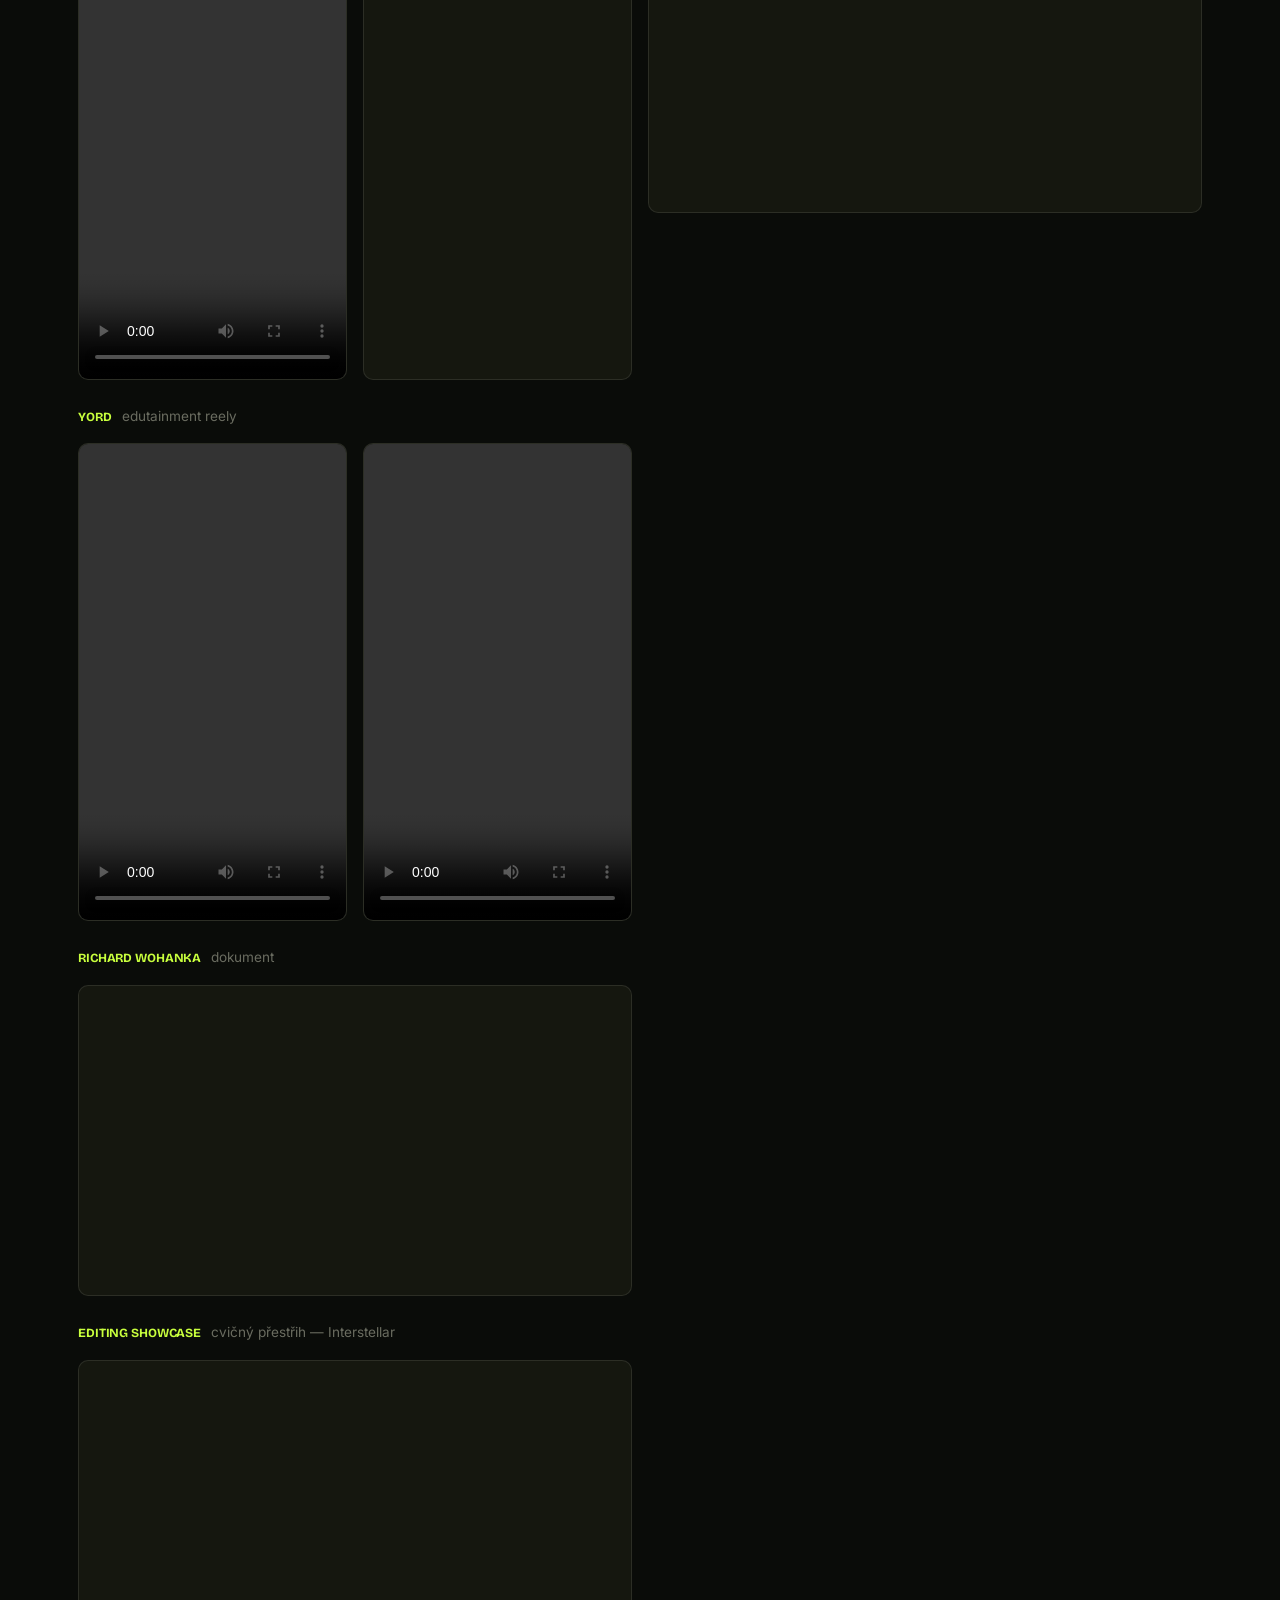
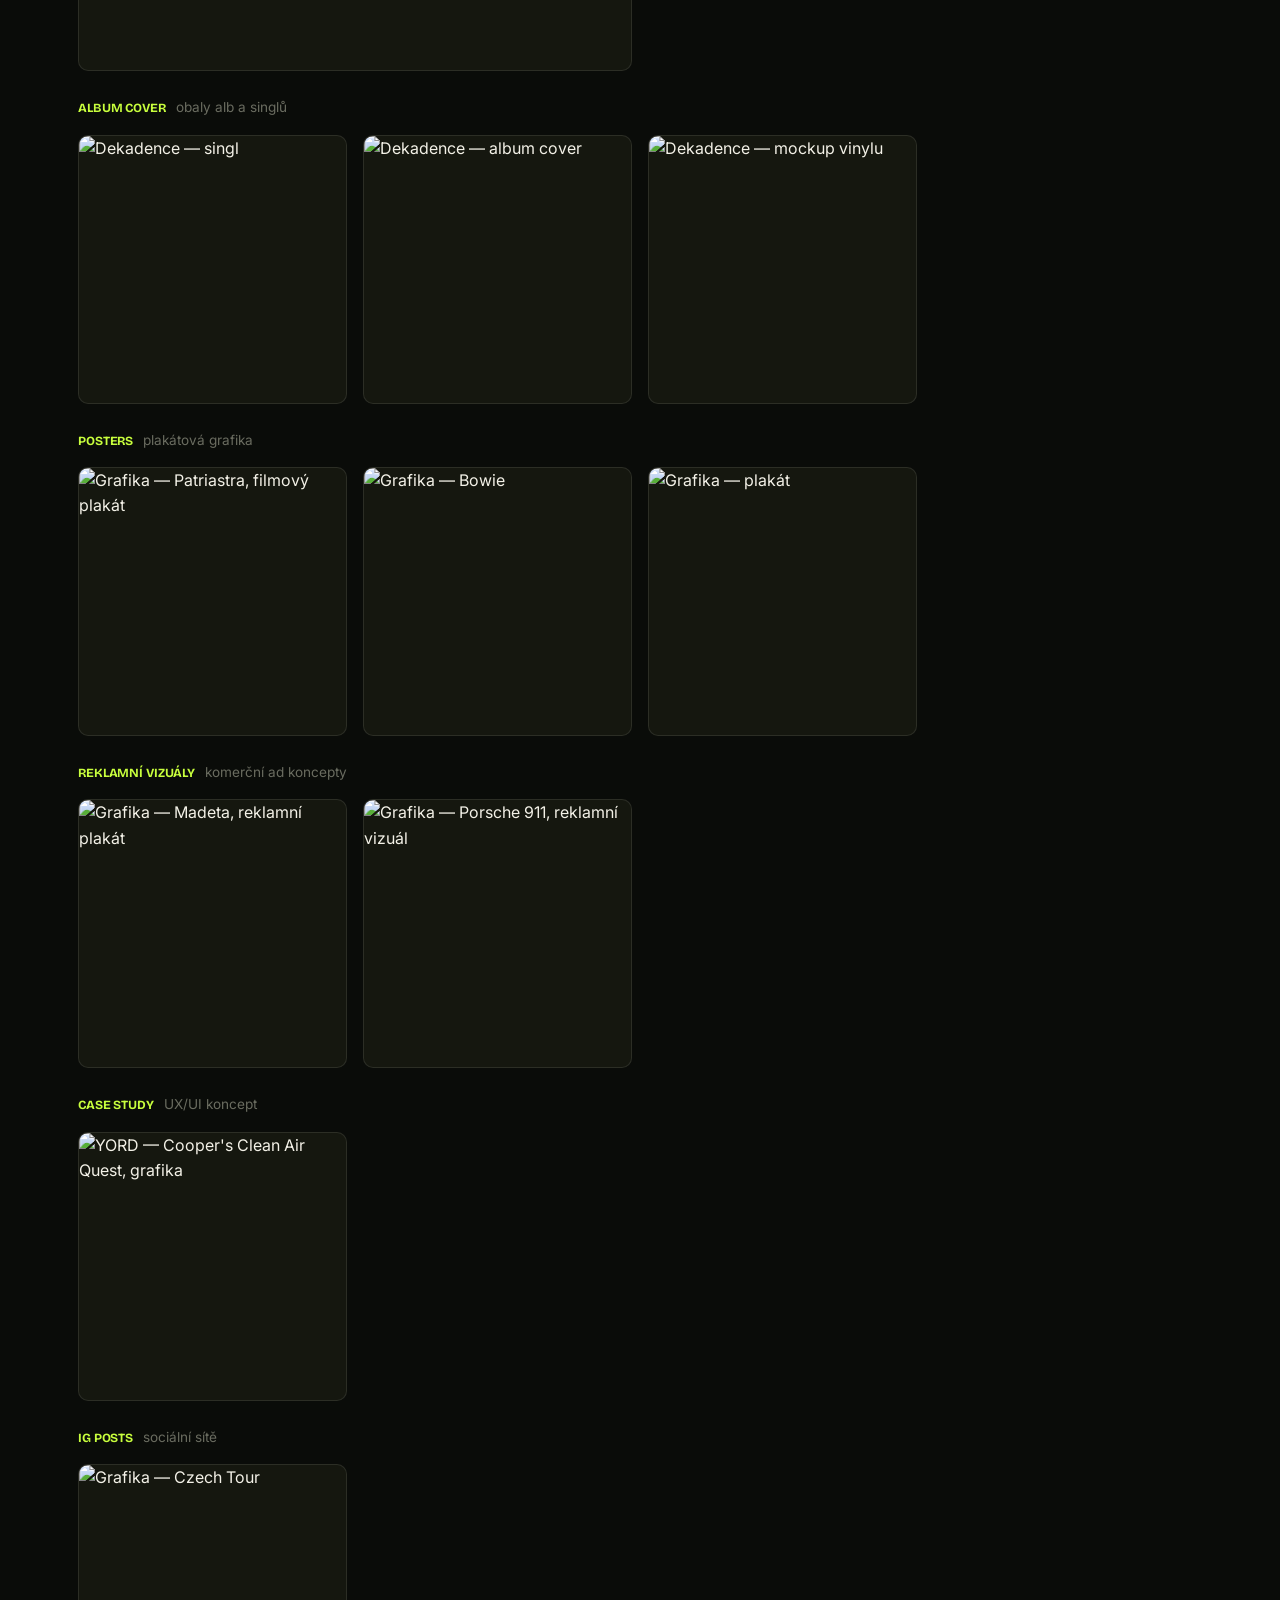
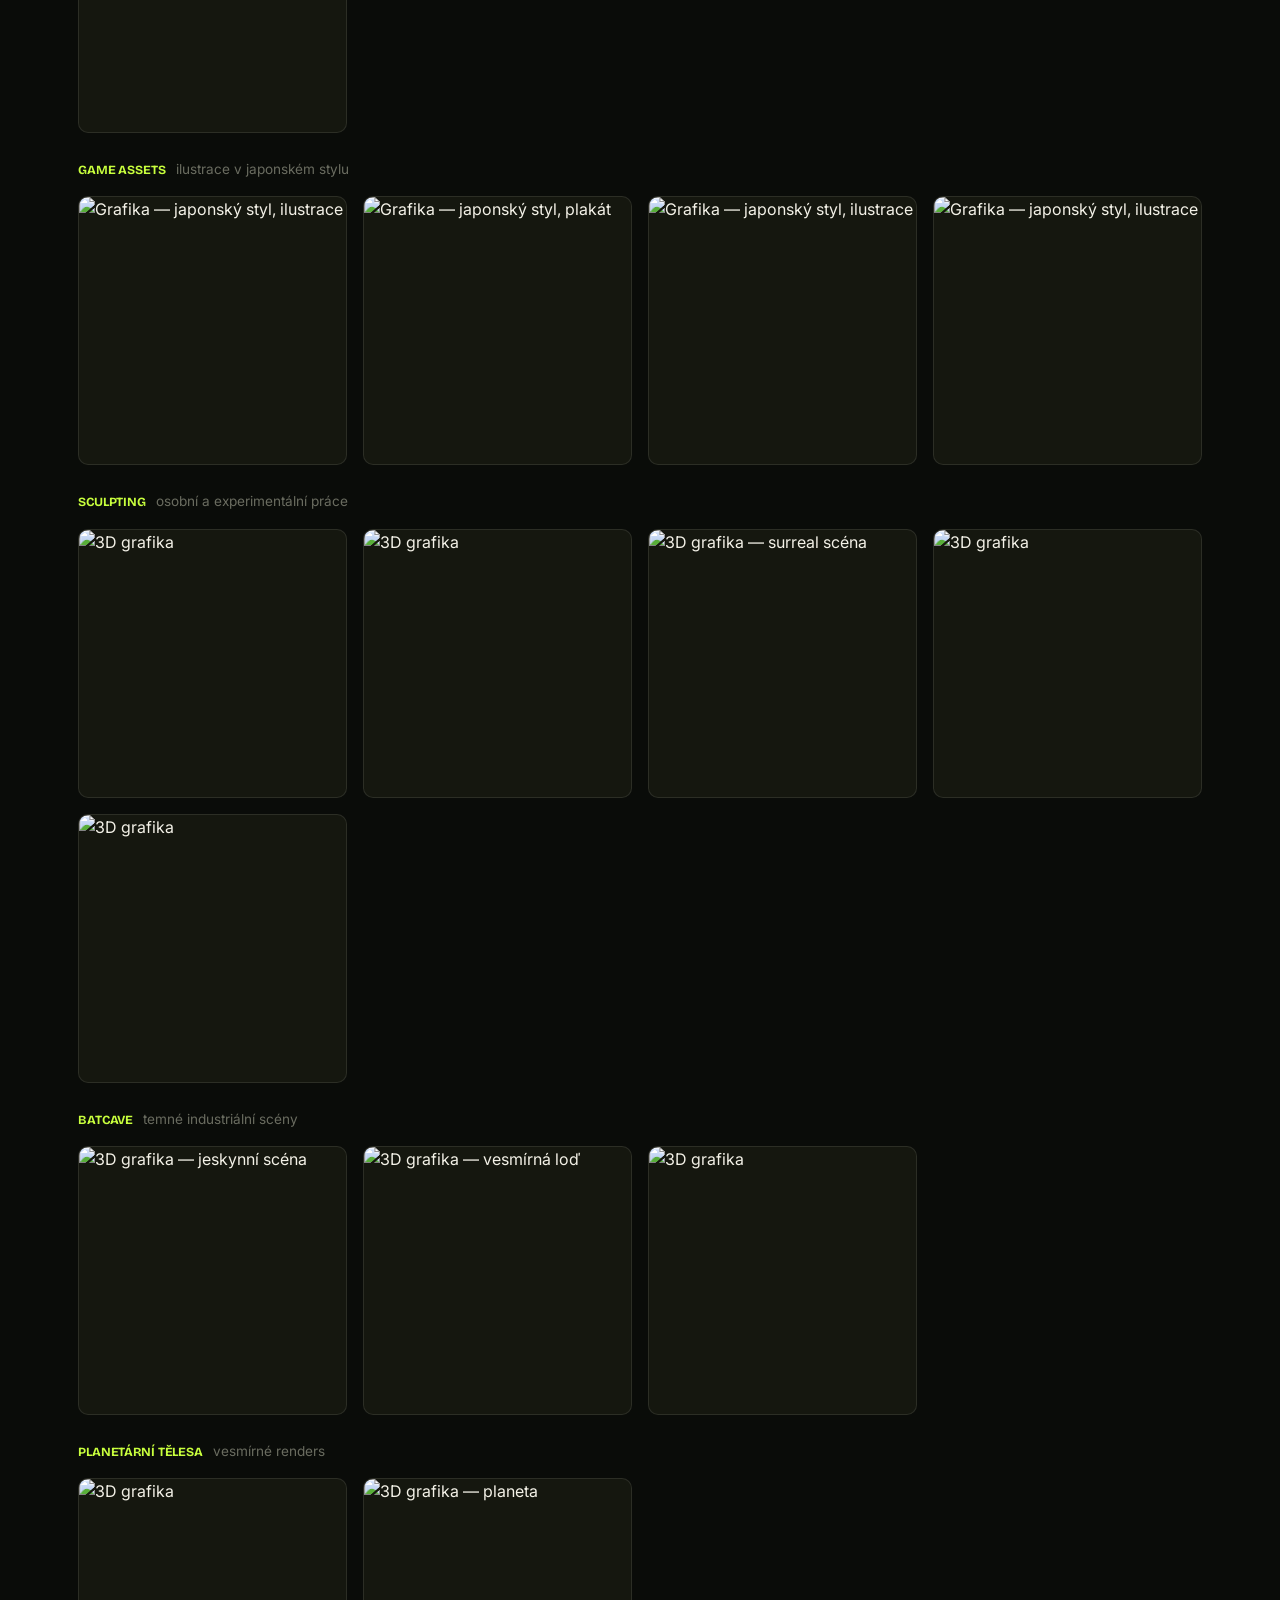
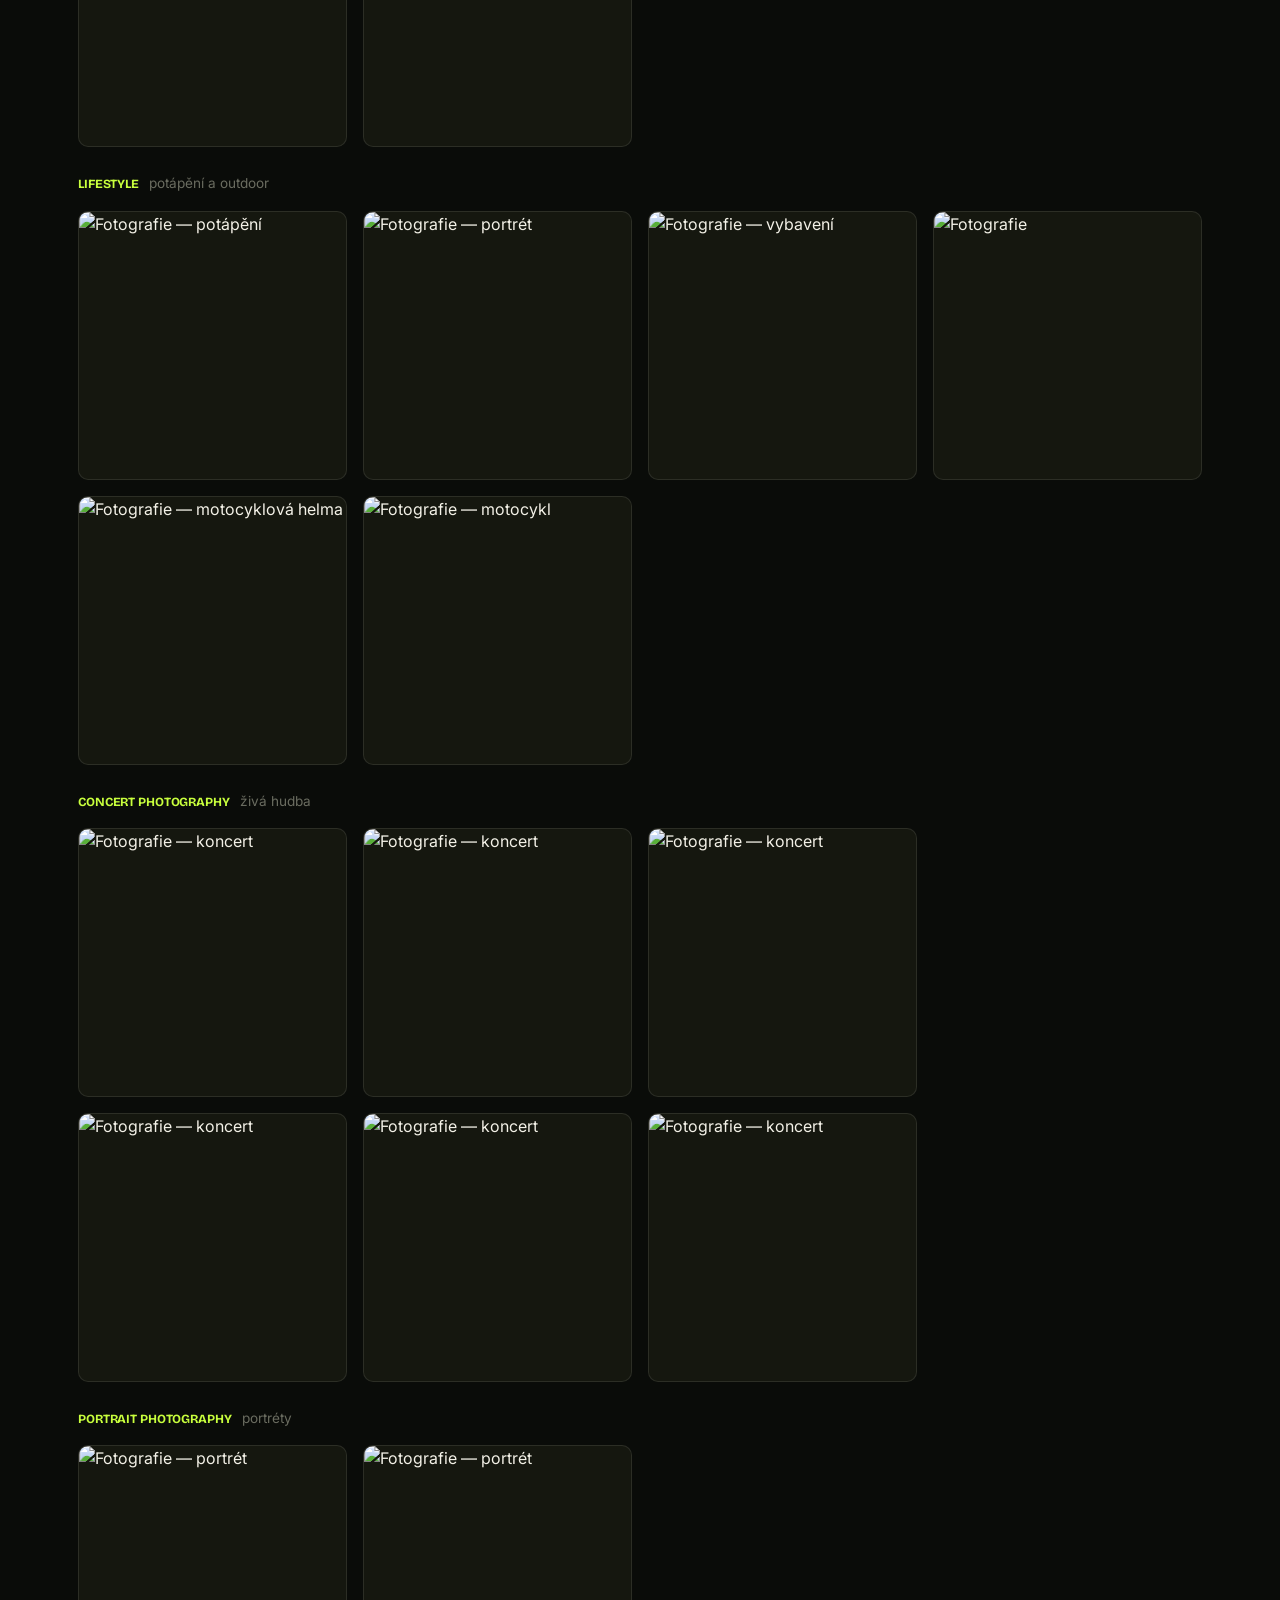
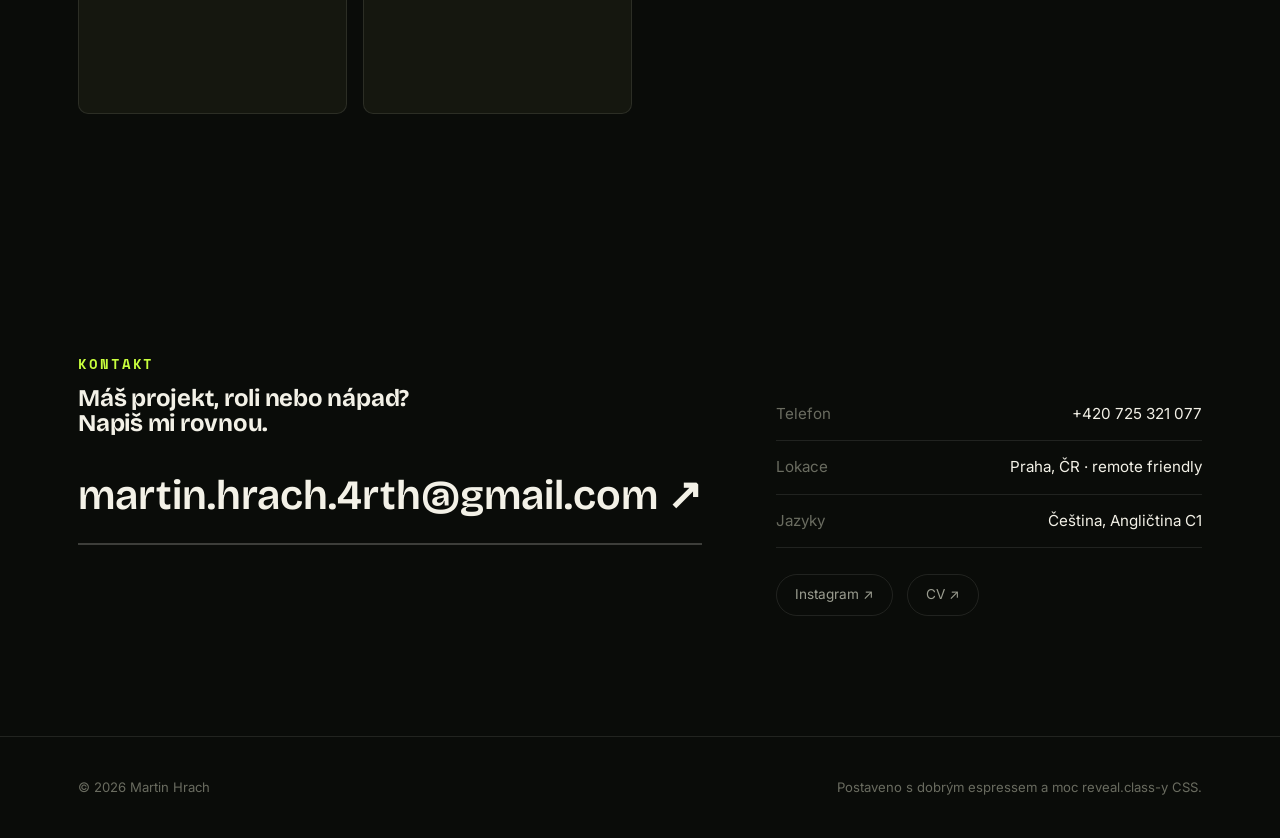
==== commit 10e06c25: "Add files via upload" ====
--- a/index.html
+++ b/index.html
@@ -5,7 +5,7 @@
 <meta name="viewport" content="width=device-width, initial-scale=1.0">
 <title>Martin Hrach — Multimediální tvůrce & Creative PM</title>
 <meta name="description" content="Portfolio Martina Hracha — art direction, video, 3D grafika a produkce. Od freelance spoluprací po vedení produkce seriálu Make-iton.">
-<link rel="stylesheet" href="style.css?v=31">
+<link rel="stylesheet" href="style.css?v=32">
 </head>
 <body>
 
@@ -229,7 +229,7 @@
         <!-- Video: Promo reels -->
         <div class="gallery-label" data-category="video"><h4>Promo reels</h4><span>krátké promo klipy</span></div>
         <div class="gallery-item video-item vertical" data-category="video">
-          <iframe src="https://www.youtube.com/embed/QohKgXutYtY" title="Dekadence" loading="lazy" allow="accelerometer; autoplay; clipboard-write; encrypted-media; gyroscope; picture-in-picture; web-share" allowfullscreen></iframe>
+          <video src="media/optimized/video/dekadence_reels.mp4" controls preload="metadata"></video>
         </div>
         <div class="gallery-item video-item vertical" data-category="video">
           <iframe src="https://www.youtube.com/embed/pswb8L15XOU" title="Somohex — hudební video" loading="lazy" allow="accelerometer; autoplay; clipboard-write; encrypted-media; gyroscope; picture-in-picture; web-share" allowfullscreen></iframe>
@@ -241,10 +241,10 @@
         <!-- Video: YORD - edutainment reels -->
         <div class="gallery-label" data-category="video"><h4>YORD</h4><span>edutainment reely</span></div>
         <div class="gallery-item video-item vertical" data-category="video">
-          <iframe src="https://www.youtube.com/embed/2hyioZHmYDU" title="YORD — koncept" loading="lazy" allow="accelerometer; autoplay; clipboard-write; encrypted-media; gyroscope; picture-in-picture; web-share" allowfullscreen></iframe>
+          <video src="media/optimized/video/yord_koncept.mp4" controls preload="metadata"></video>
         </div>
         <div class="gallery-item video-item vertical" data-category="video">
-          <iframe src="https://www.youtube.com/embed/E-2ZE-KjQcM" title="YORD — task 2" loading="lazy" allow="accelerometer; autoplay; clipboard-write; encrypted-media; gyroscope; picture-in-picture; web-share" allowfullscreen></iframe>
+          <video src="media/optimized/video/yord_task2.mp4" controls preload="metadata"></video>
         </div>
 
         <!-- Video: Richard Wohanka - dokument -->
--- a/style.css
+++ b/style.css
@@ -374,7 +374,7 @@
   transition: opacity .35s, transform .45s var(--ease), border-color .3s;
 }
 .gallery-item.vertical{ aspect-ratio: 9/16; }
-.gallery-item.video-wide{ grid-column: 2 / 4; aspect-ratio: 16/9; }
+.gallery-item.video-wide{ grid-column: 1 / 3; aspect-ratio: 16/9; }
 .gallery-item.video-span2{ grid-column: span 2; aspect-ratio: 16/9; }
 .gallery-item:hover{ transform: scale(1.045) rotate(-1deg); border-color: var(--accent); z-index:2; }
 .gallery-item img, .gallery-item iframe, .gallery-item video{ width:100%; height:100%; object-fit:cover; border:none; transition: transform .5s var(--ease); }
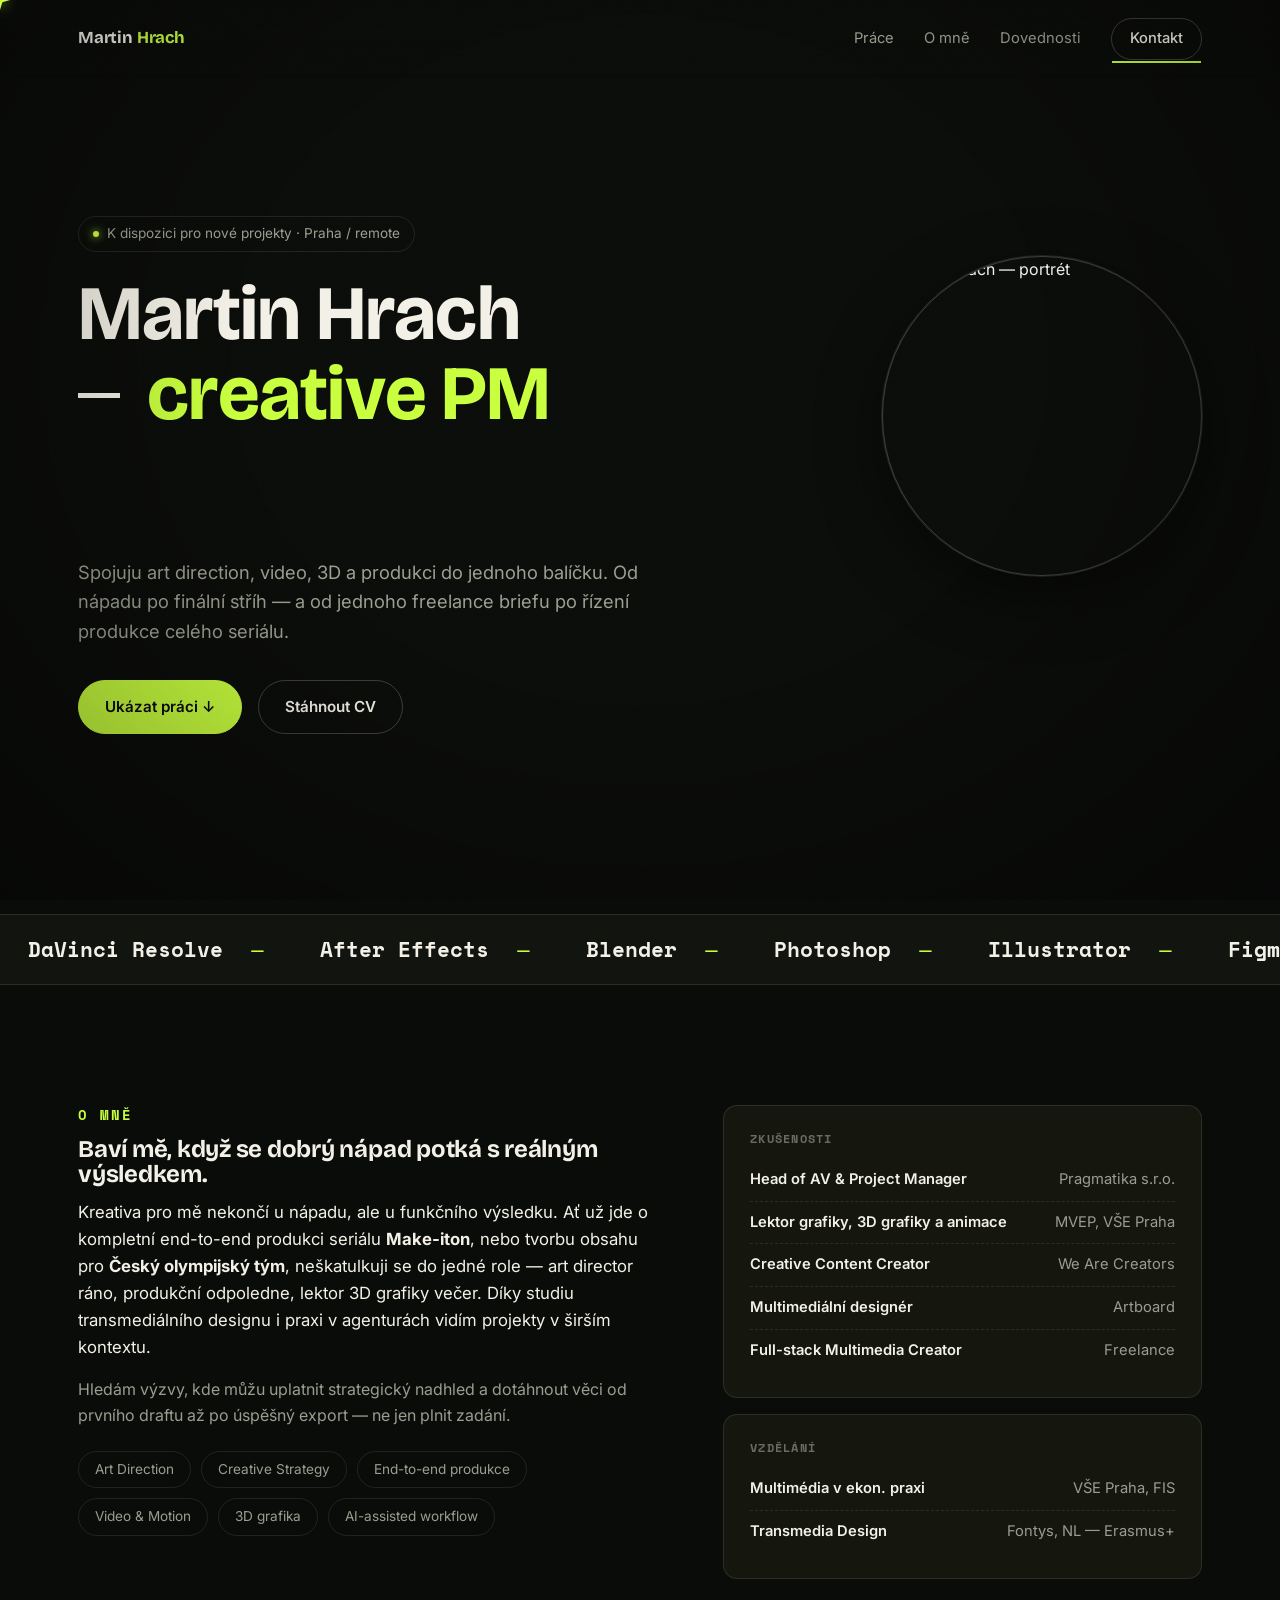
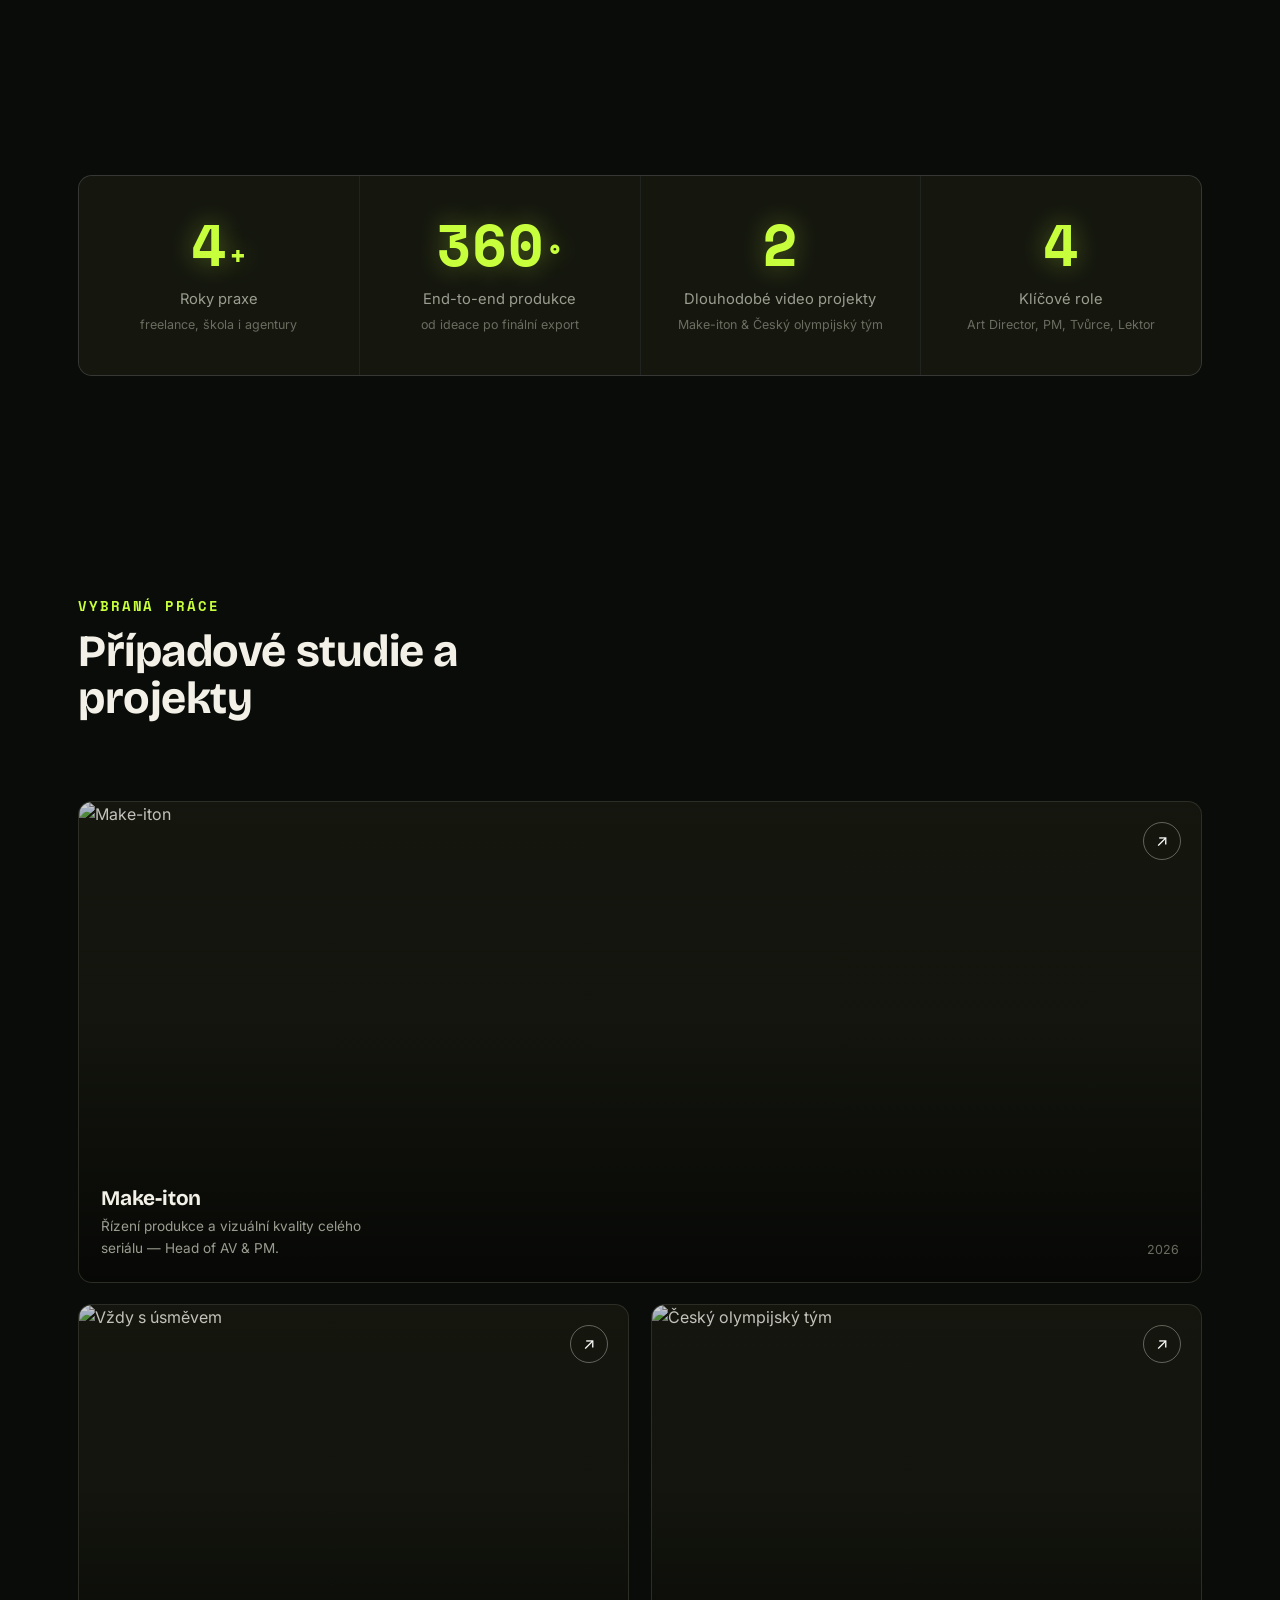
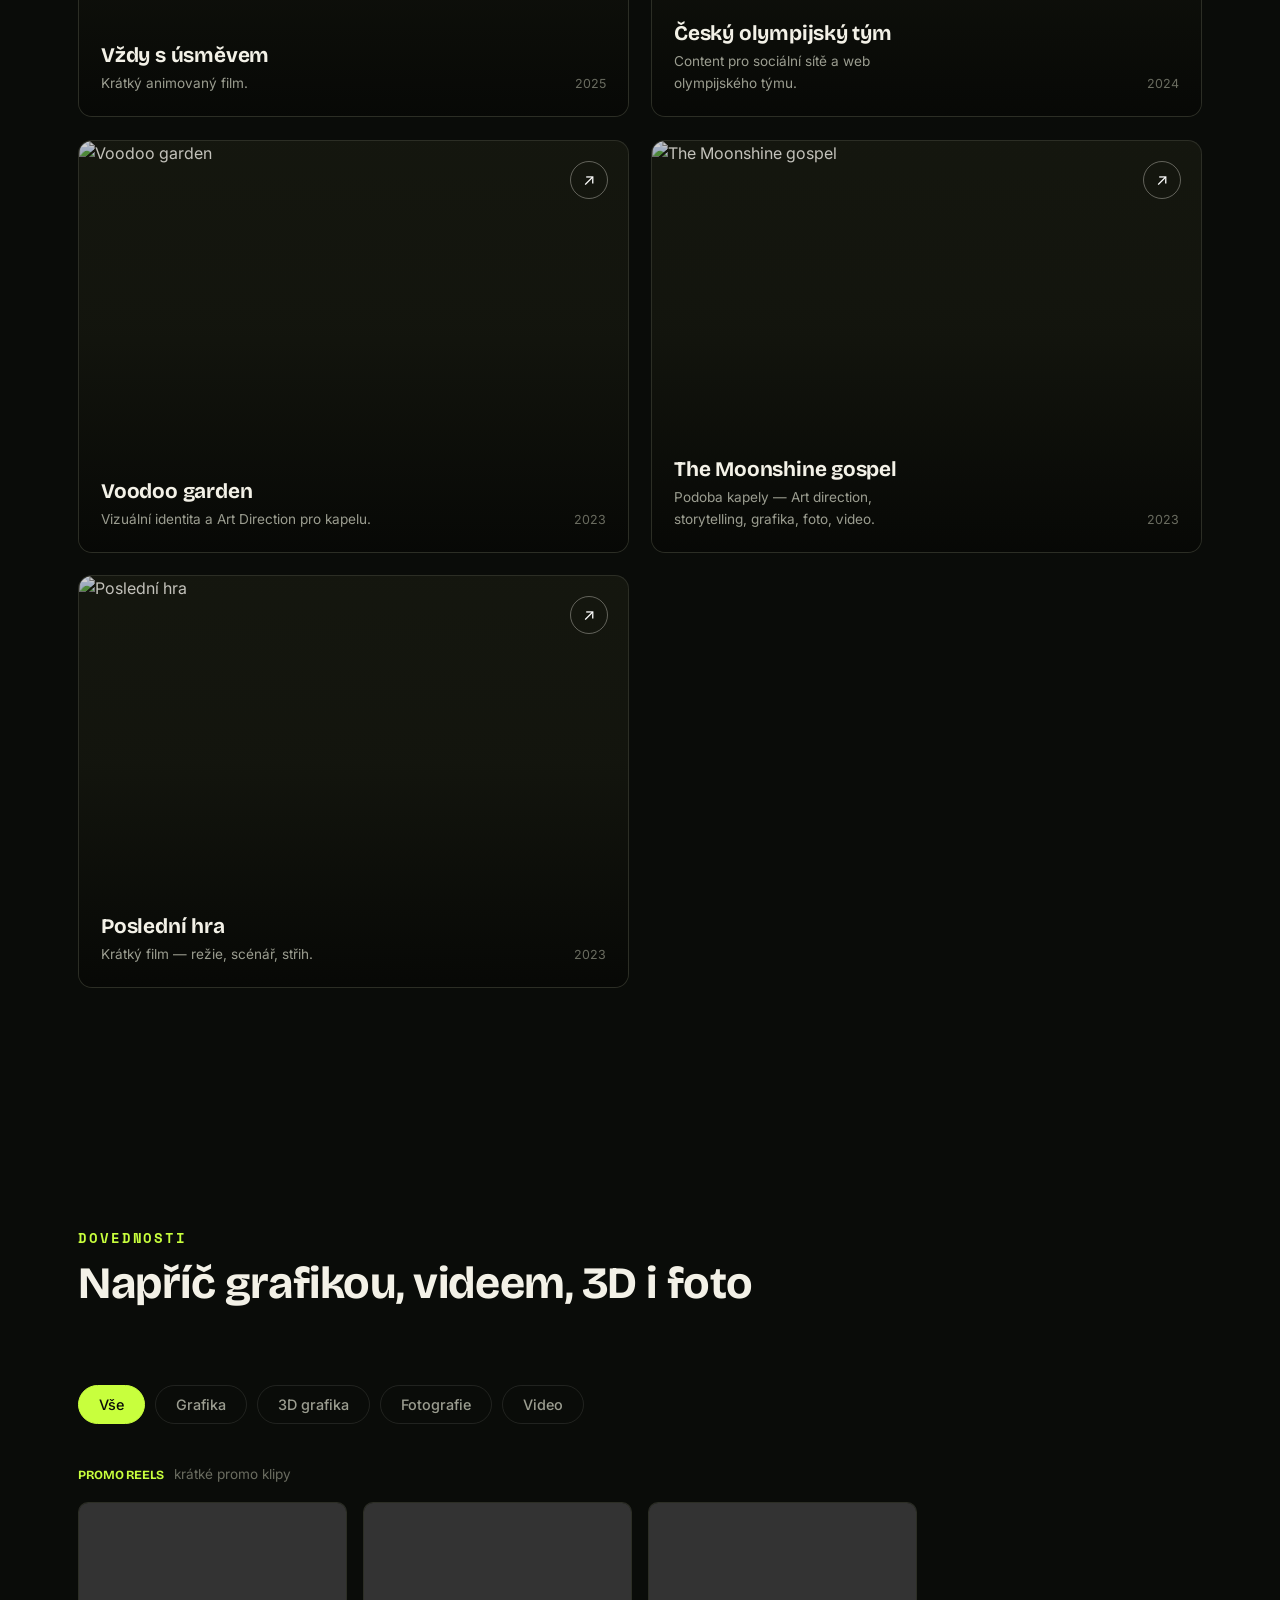
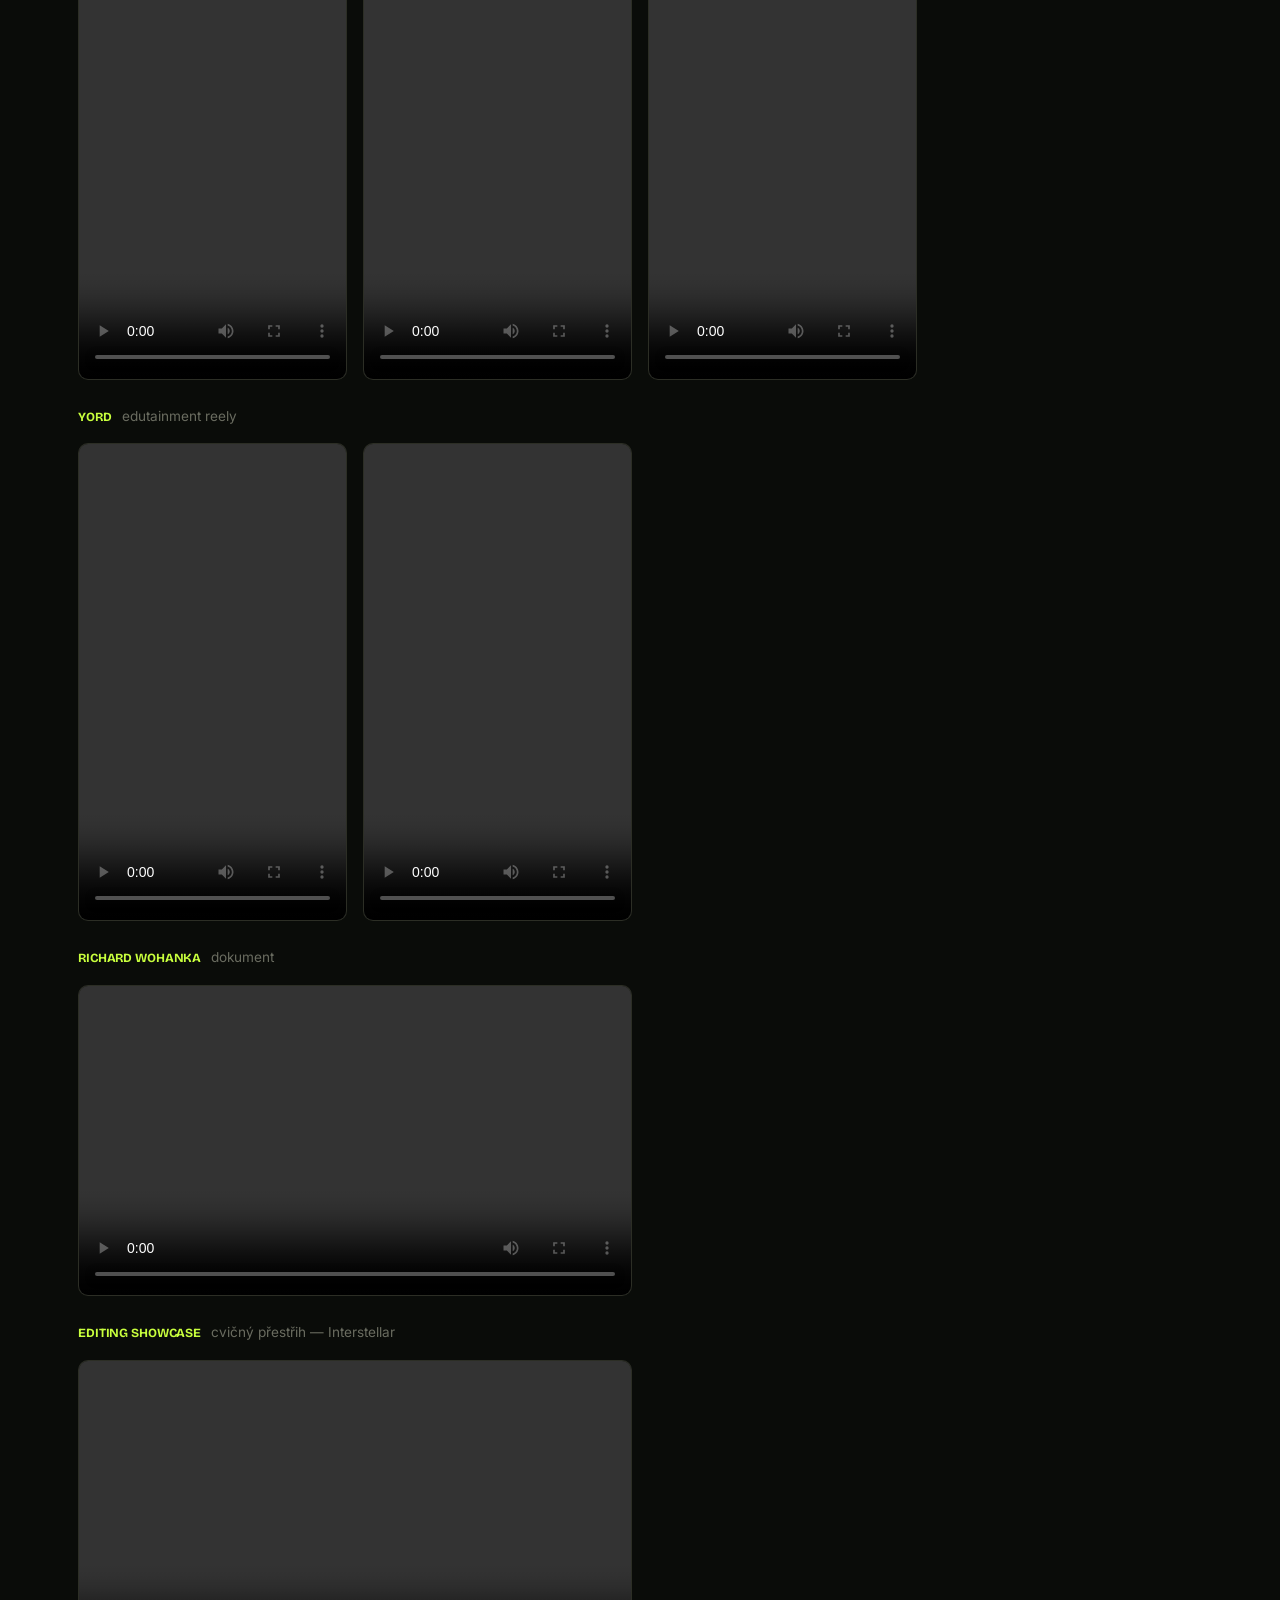
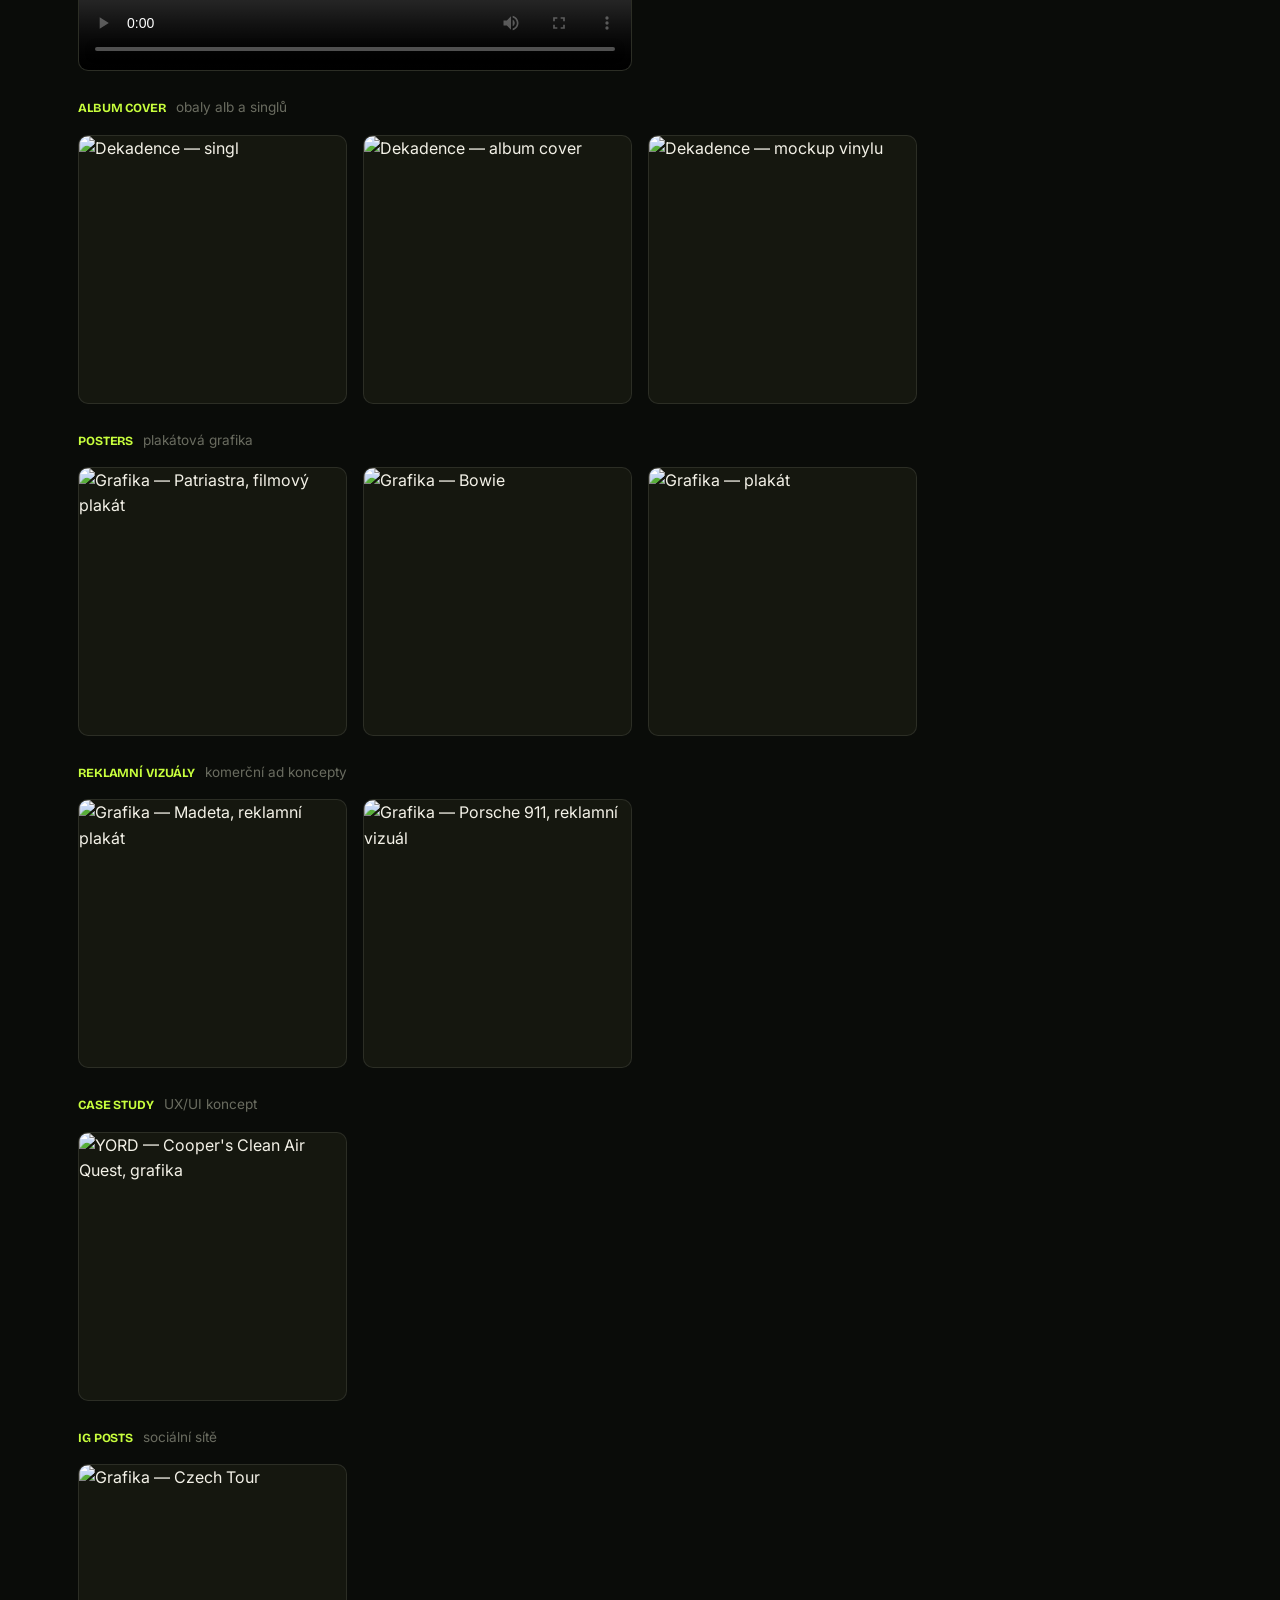
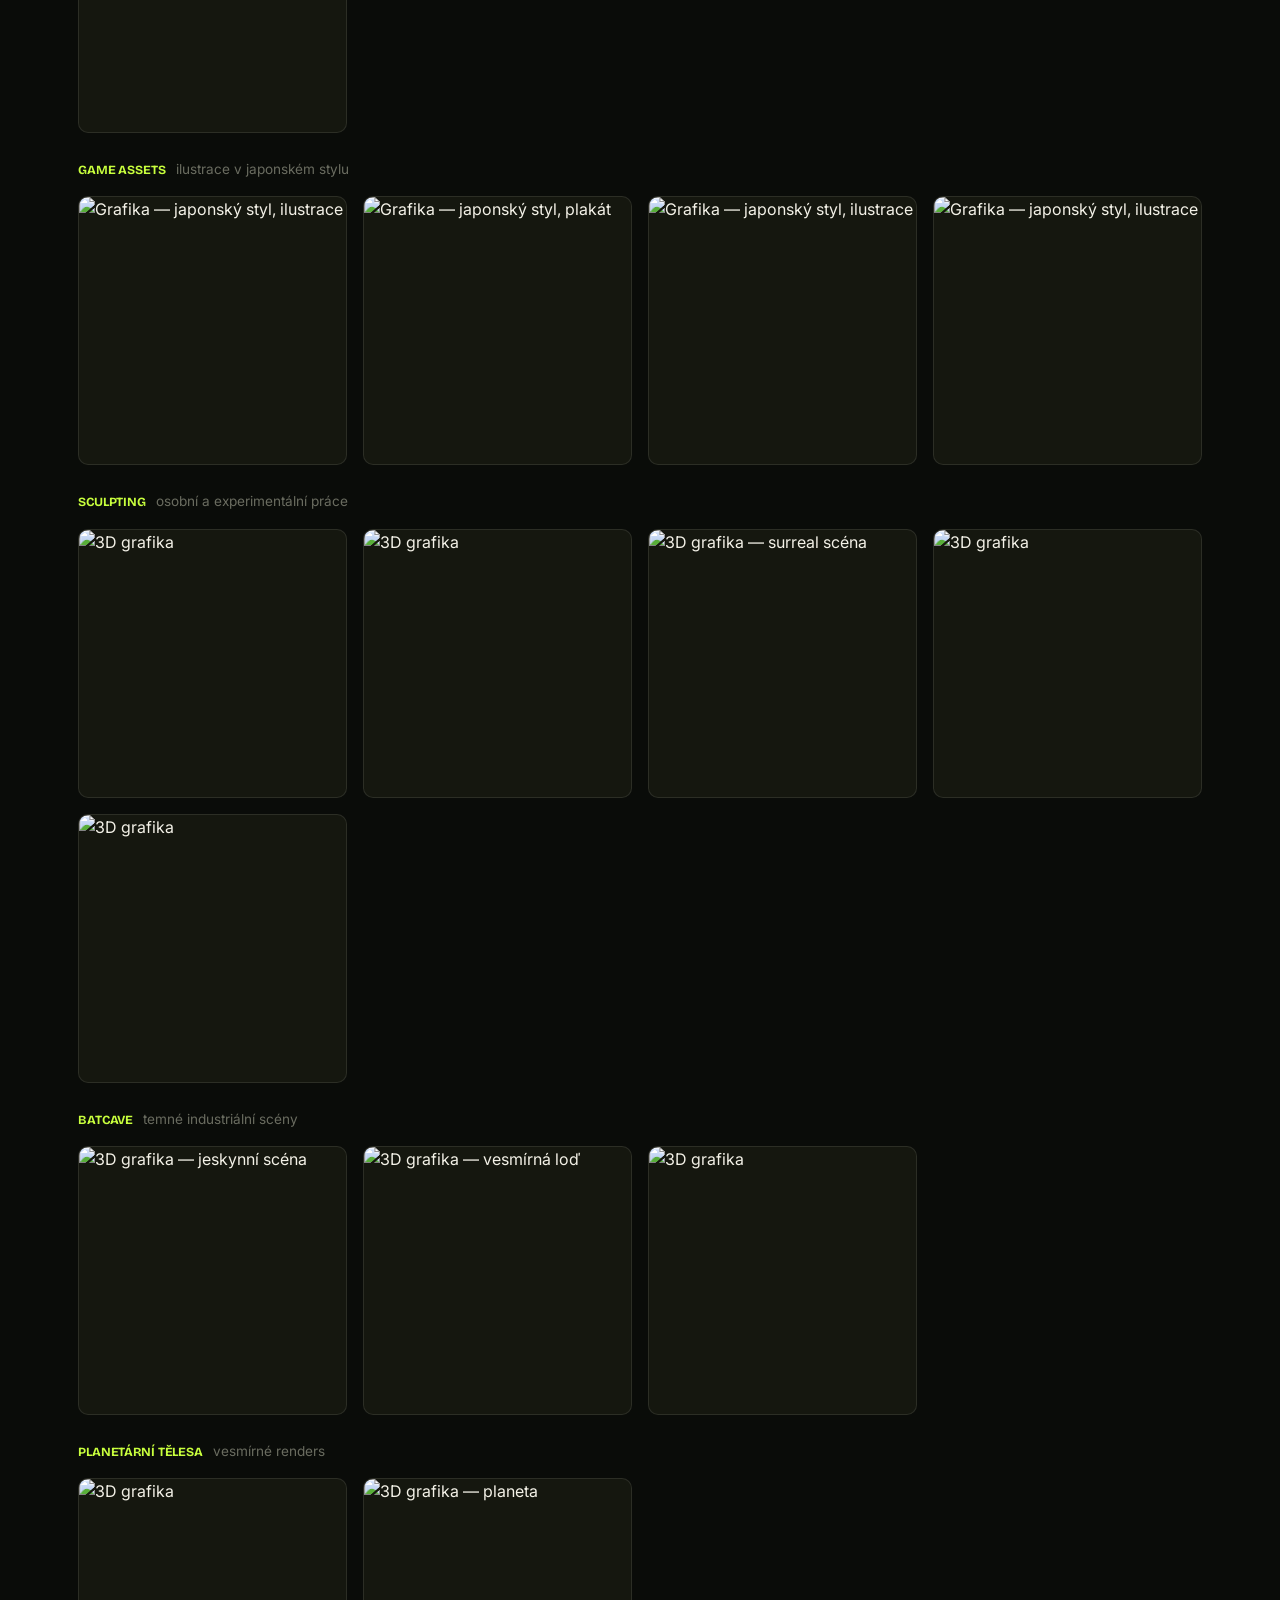
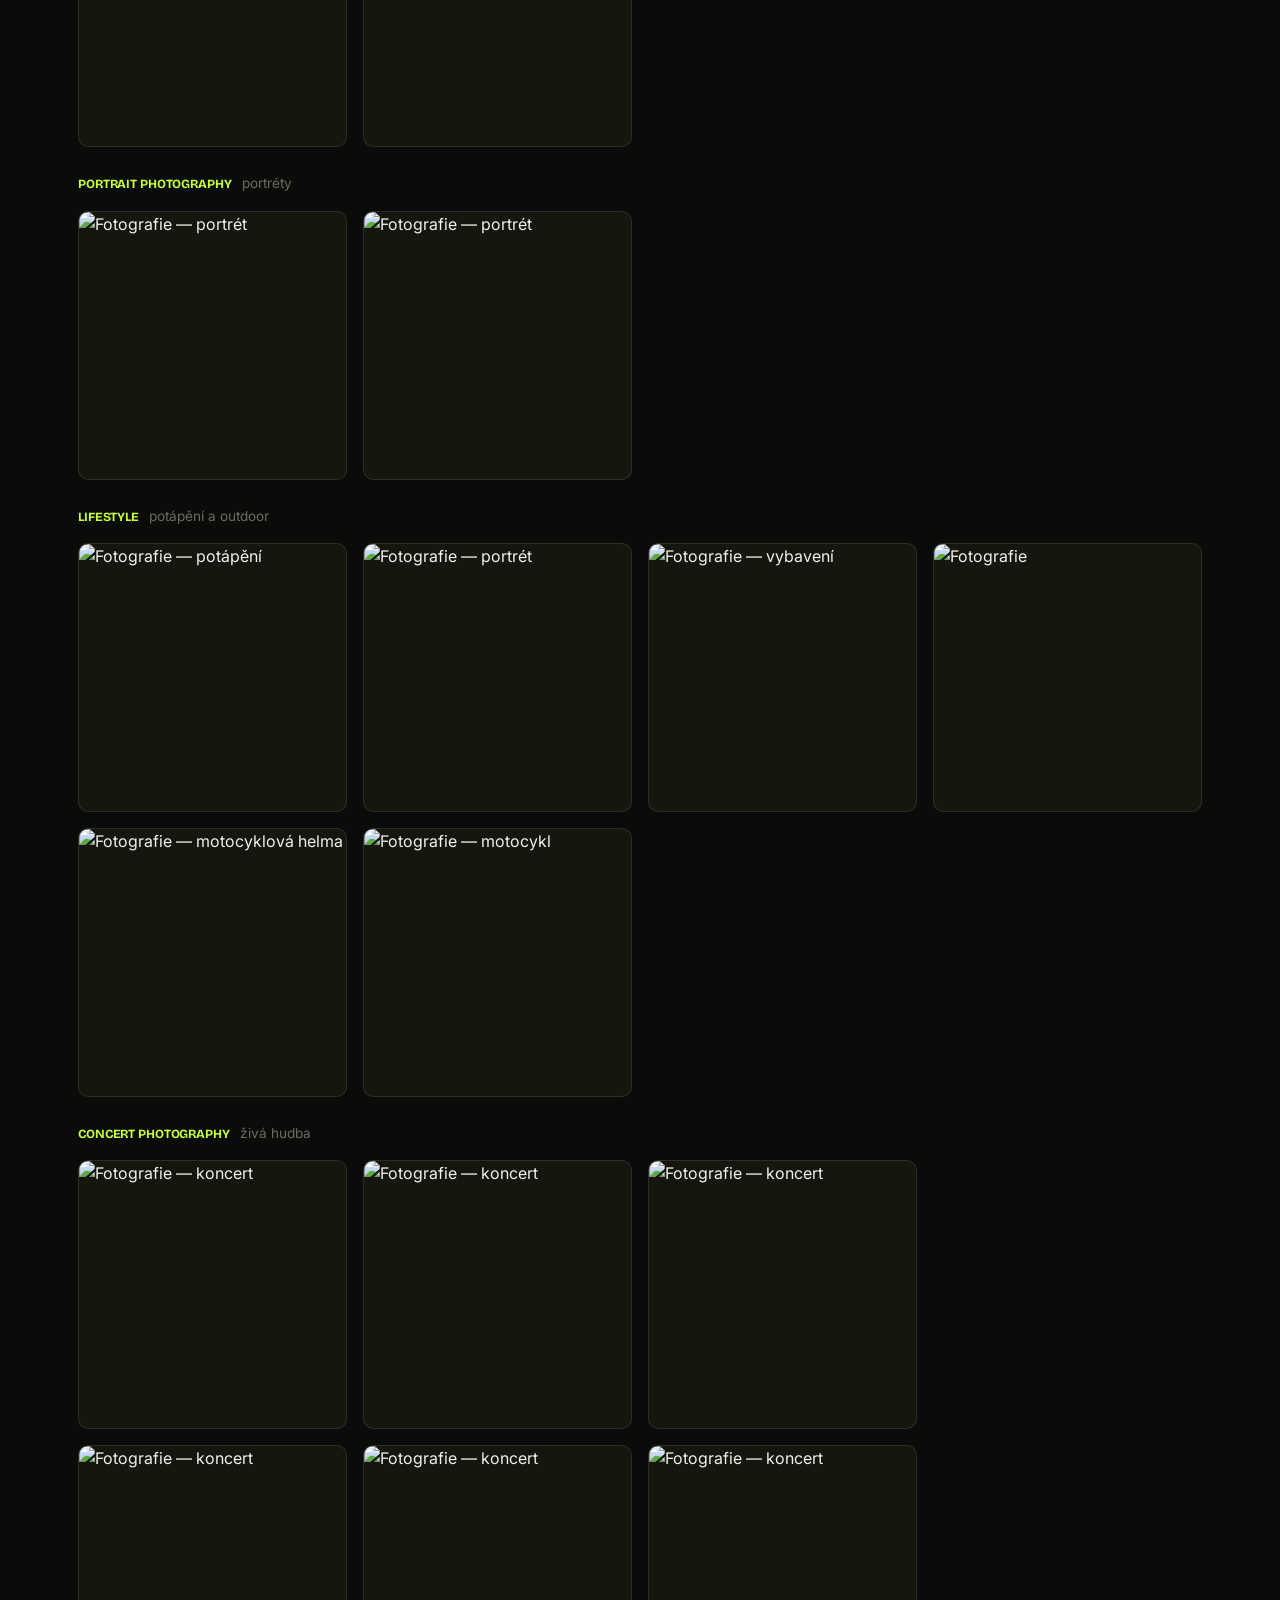
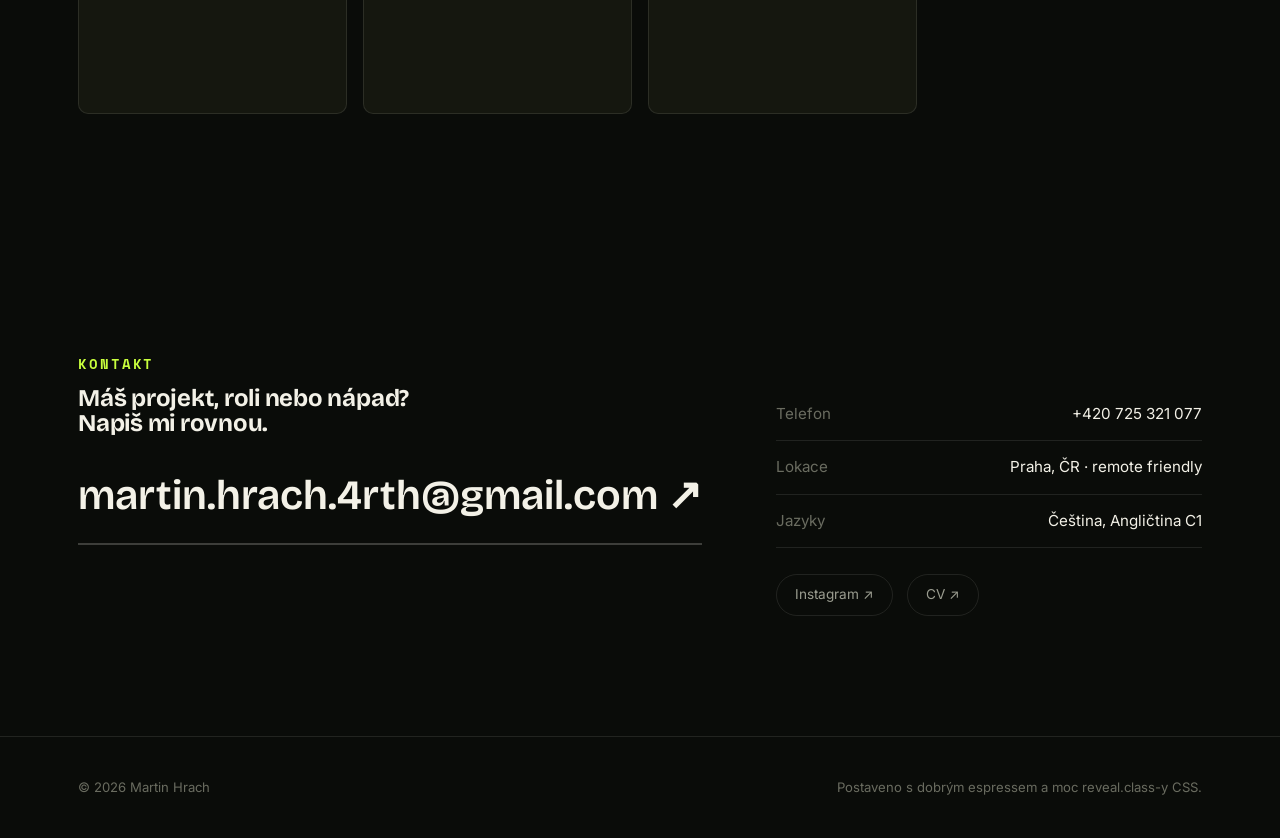
==== commit eeecff4f: "Add files via upload" ====
--- a/index.html
+++ b/index.html
@@ -159,7 +159,7 @@
         </a>
 
         <a href="case-studies/vzdy-s-usmevem.html" class="work-card reveal">
-          <img src="media/optimized/vždy s usmevem/poster.jpg" alt="Vždy s úsměvem">
+          <img src="media/optimized/vzdy-s-usmevem/poster.jpg" alt="Vždy s úsměvem">
           <span class="arrow">↗</span>
           <div class="card-body">
             <div><h3>Vždy s úsměvem</h3><p>Krátký animovaný film.</p></div>
@@ -195,7 +195,7 @@
         </a>
 
         <a href="case-studies/posledni-hra.html" class="work-card reveal">
-          <img src="media/optimized/Poslední hra/plakat.jpg" alt="Poslední hra">
+          <img src="media/optimized/posledni-hra/plakat.jpg" alt="Poslední hra">
           <span class="arrow">↗</span>
           <div class="card-body">
             <div><h3>Poslední hra</h3><p>Krátký film — režie, scénář, střih.</p></div>
@@ -232,10 +232,10 @@
           <video src="media/optimized/video/dekadence_reels.mp4" controls preload="metadata"></video>
         </div>
         <div class="gallery-item video-item vertical" data-category="video">
-          <iframe src="https://www.youtube.com/embed/pswb8L15XOU" title="Somohex — hudební video" loading="lazy" allow="accelerometer; autoplay; clipboard-write; encrypted-media; gyroscope; picture-in-picture; web-share" allowfullscreen></iframe>
-        </div>
-        <div class="gallery-item video-item video-span2" data-category="video">
-          <iframe src="https://www.youtube.com/embed/HksHS-2_NR8" title="Multifest — pozvánky" loading="lazy" allow="accelerometer; autoplay; clipboard-write; encrypted-media; gyroscope; picture-in-picture; web-share" allowfullscreen></iframe>
+          <video src="media/optimized/video/somohex.mp4" controls preload="metadata"></video>
+        </div>
+        <div class="gallery-item video-item vertical" data-category="video">
+          <video src="media/optimized/video/multifest.mp4" controls preload="metadata"></video>
         </div>
 
         <!-- Video: YORD - edutainment reels -->
@@ -250,13 +250,13 @@
         <!-- Video: Richard Wohanka - dokument -->
         <div class="gallery-label" data-category="video"><h4>Richard Wohanka</h4><span>dokument</span></div>
         <div class="gallery-item video-item video-wide" data-category="video">
-          <iframe src="https://www.youtube.com/embed/D5OEC5EID-M" title="Richard Wohanka — dokument" loading="lazy" allow="accelerometer; autoplay; clipboard-write; encrypted-media; gyroscope; picture-in-picture; web-share" allowfullscreen></iframe>
+          <video src="media/optimized/video/richard_wohanka.mp4" controls preload="metadata"></video>
         </div>
 
         <!-- Video: Editing showcase -->
         <div class="gallery-label" data-category="video"><h4>Editing showcase</h4><span>cvičný přestřih — Interstellar</span></div>
         <div class="gallery-item video-item video-wide" data-category="video">
-          <iframe src="https://www.youtube.com/embed/OcqDYqTFt7g" title="Interstellar — přestřih" loading="lazy" allow="accelerometer; autoplay; clipboard-write; encrypted-media; gyroscope; picture-in-picture; web-share" allowfullscreen></iframe>
+          <video src="media/optimized/video/interstellar_editing_showcase.mp4" controls preload="metadata"></video>
         </div>
 
         <!-- Grafika: Album cover -->
@@ -358,6 +358,15 @@
           <img src="media/optimized/3D grafika/IMG_5040.jpg" alt="3D grafika — planeta" loading="lazy">
         </div>
 
+        <!-- Foto: Portrait photography -->
+        <div class="gallery-label" data-category="foto"><h4>Portrait photography</h4><span>portréty</span></div>
+        <div class="gallery-item" data-category="foto" data-lightbox="media/optimized/fotografie/vendy.jpg">
+          <img src="media/optimized/fotografie/vendy.jpg" alt="Fotografie — portrét" loading="lazy">
+        </div>
+        <div class="gallery-item" data-category="foto" data-lightbox="media/optimized/fotografie/vendy-5.jpg">
+          <img src="media/optimized/fotografie/vendy-5.jpg" alt="Fotografie — portrét" loading="lazy">
+        </div>
+
         <!-- Foto: Lifestyle -->
         <div class="gallery-label" data-category="foto"><h4>Lifestyle</h4><span>potápění a outdoor</span></div>
         <div class="gallery-item" data-category="foto" data-lightbox="media/optimized/fotografie/potapeni_1.jpg">
@@ -398,15 +407,6 @@
         </div>
         <div class="gallery-item" data-category="foto" data-lightbox="media/optimized/fotografie/foto-22.jpg">
           <img src="media/optimized/fotografie/foto-22.jpg" alt="Fotografie — koncert" loading="lazy">
-        </div>
-
-        <!-- Foto: Portrait photography -->
-        <div class="gallery-label" data-category="foto"><h4>Portrait photography</h4><span>portréty</span></div>
-        <div class="gallery-item" data-category="foto" data-lightbox="media/optimized/fotografie/vendy.jpg">
-          <img src="media/optimized/fotografie/vendy.jpg" alt="Fotografie — portrét" loading="lazy">
-        </div>
-        <div class="gallery-item" data-category="foto" data-lightbox="media/optimized/fotografie/vendy-5.jpg">
-          <img src="media/optimized/fotografie/vendy-5.jpg" alt="Fotografie — portrét" loading="lazy">
         </div>
       </div>
     </div>
